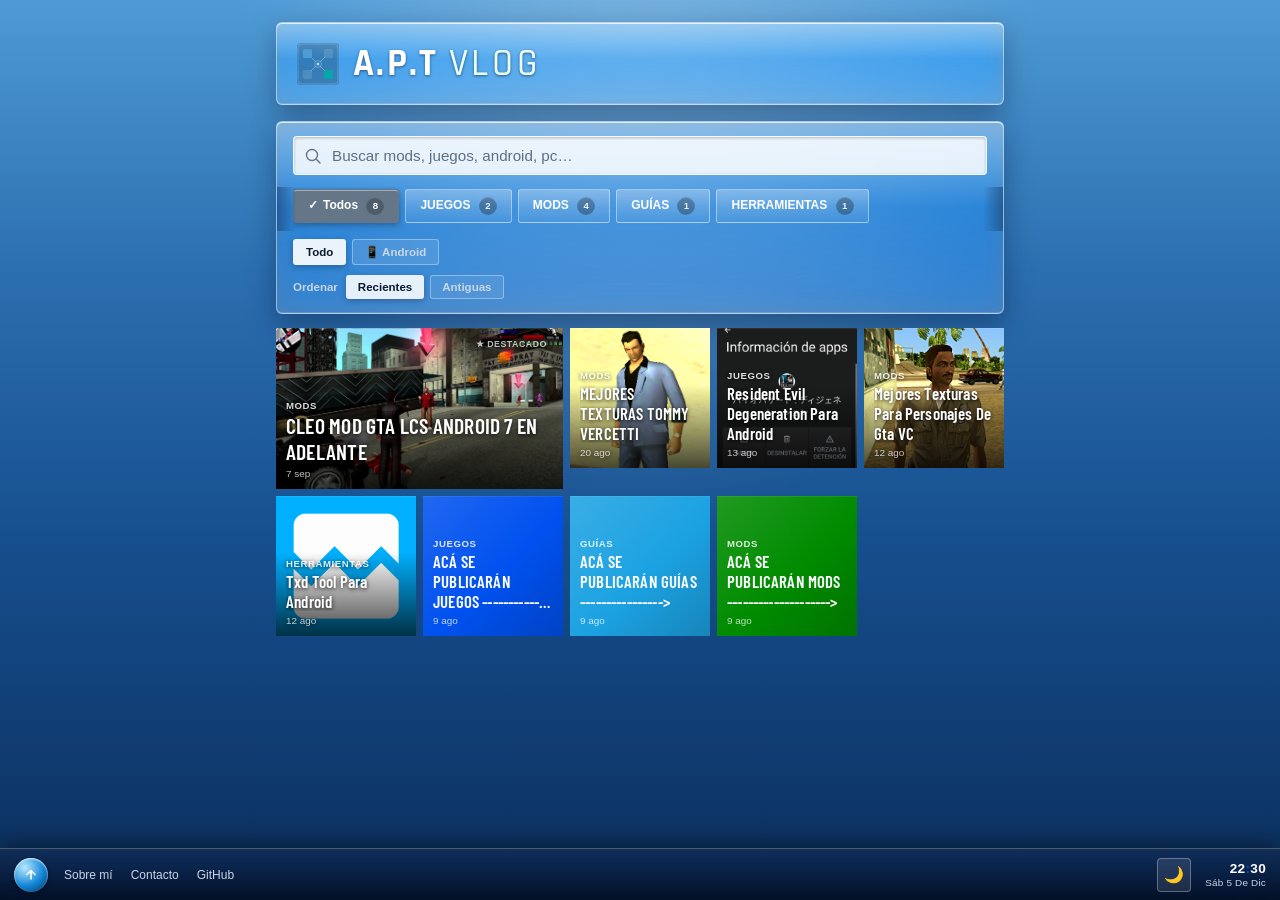
==== index.html @ 5adf5e21 "Actualizar index.html" ====
<!DOCTYPE html>
<html lang="es">
<head>
<meta charset="UTF-8">
<meta name="viewport" content="width=device-width, initial-scale=1.0">
<title>A.P.T vlog</title>
<meta name="description" content="Bitácora personal de hallazgos, mods, guías y firmware.">
<meta property="og:title" content="A.P.T vlog">
<meta property="og:description" content="Bitácora personal de hallazgos, mods, guías y firmware.">
<meta property="og:type" content="website">
<meta property="og:url" content="https://bash-666.github.io/">
<meta property="og:image" content="https://bash-666.github.io/img/og-cover.png">
<meta name="twitter:card" content="summary_large_image">
<meta name="twitter:image" content="https://bash-666.github.io/img/og-cover.png">

<script data-goatcounter="https://aptvlog.goatcounter.com/count"
        async src="//gc.zgo.at/count.js"></script>

<!-- =========================================================
     ENTRADAS DEL BLOG — EDITÁ SOLO AQUÍ ARRIBA.
     Este archivo no tiene forma de agregar ni borrar entradas
     desde la página misma: así nadie que la visite puede tocar
     tu contenido. Todo se edita a mano, en este bloque.

     Para publicar algo nuevo:
     1. Abre editor.html en tu computadora (NO lo subas a GitHub
        Pages, es solo tu herramienta local).
     2. Arma ahí tus categorías y entradas con el formulario.
     3. Copia el bloque de código que te genera.
     4. Pégalo aquí abajo, reemplazando todo entre
        INICIO DATOS y FIN DATOS.
     5. Guarda y sube el cambio con git (add, commit, push).
     Solo tú, con acceso de escritura a tu repo de GitHub, puedes
     hacer ese último paso — esa es la protección real.
     ========================================================= -->
<script>
  /* === INICIO DATOS === */
  const CATEGORIES = [
    { id: "juegos", label: "JUEGOS", color: "#0050ef" },
    { id: "mods", label: "MODS", color: "#008A00" },
    { id: "guias", label: "GUÍAS", color: "#1BA1E2" },
    { id: "herramientas", label: "HERRAMIENTAS", color: "#D24726" }
  ];

  const POSTS = [
    {
      id: "9633d626-28f5-4813-89dc-aeb733c1d86a",
      title: "ACÁ SE PUBLICARÁN JUEGOS --------------->",
      category: "juegos",
      date: "2026-08-09",
      device: "",
      summary: "Presentación de la categoría.",
      body: [
        "Acá se adjuntarán los enlaces para distintos videojuegos, ya sean de PC o Android, y los requisitos que puedan llegar a tener."
      ],
      images: []
    },
    {
      id: "7e6beac8-5e34-4bc0-b526-aba7e931dd16",
      title: "ACÁ SE PUBLICARÁN GUÍAS ---------------->",
      category: "guias",
      date: "2026-08-09",
      device: "",
      summary: "Presentación de la categoría.",
      body: [
        "En esta categoría se adjuntarán las guías y las respectivas descargas de herramientas que puedan ser requeridas para estas."
      ],
      images: []
    },
    {
      id: "b9f3913f-a1be-444b-8604-b478cbdf5ae0",
      title: "ACÁ SE PUBLICARÁN MODS -------------------->",
      category: "mods",
      date: "2026-08-09",
      device: "",
      summary: "Presentación de la categoría.",
      body: [
        "En esta categoría se adjuntarán los enlaces a los mods para los distintos juegos."
      ],
      images: []
    },
{
    "id": "45a71c92-53dc-49aa-8afa-238917863263",
    "title": "Mejores Texturas Para Personajes De Gta VC",
    "category": "mods",
    "date": "2026-08-12",
    "device": "Android",
    "summary": "Mod donde se mejoran texturas de los personajes del juego.",
    "body": [
      "Algo no muy notorio dentro de GTA VC es que hay 2 modelos de cada personaje, uno para cinemáticas y otro para cuando están en el gameplay.",
      "En esencia ambos modelos son el mismo, el asunto es que las texturas al ser las mismas, cuando están dentro del gameplay no tienen animaciones en el rostro y los ojos se quedan totalmente cerrados.",
      "ENLACE DEL MOD: https://www.mediafire.com/file/6l5rr5ntax5ilcz/ingame+fixes+v2.7z/file"
    ],
    "images": [
      {
        "src": "img/ig-fix1.png",
        "caption": "",
        "w": 100,
        "h": 100
      },
      {
        "src": "img/ig-fix2.png",
        "caption": "",
        "w": 100,
        "h": 100
      }
    ]
  },{
    "id": "832e53b0-fdc0-4fed-8c77-854b6cf96582",
    "title": "Txd Tool Para Android",
    "category": "herramientas",
    "date": "2026-08-12",
    "device": "Android",
    "summary": "Herramienta vital para modding básico.",
    "body": [
      "TXD TOOL es una herramienta básica y de gran importancia para realizar modificaciones a los distintos archivos de texturas de los juegos GTA VC y GTA SA, con esta se pueden extraer y reemplazar las ya mencionadas texturas, así como agregar nuevas.",
      "ENLACE DE LA HERRAMIENTA: https://www.mediafire.com/file/gvl0qpnkxvlgk77/ttool.apk/file"
    ],
    "images": [
      {
        "src": "img/txd.png",
        "caption": "",
        "w": 100,
        "h": 100
      }
    ]
  },{
    "id": "199ad066-6fc1-493b-85b3-9904635801ad",
    "title": "Resident Evil Degeneration Para Android",
    "category": "juegos",
    "date": "2026-08-13",
    "device": "Android",
    "summary": "Ajustes a un juego perdido por 15 años.",
    "body": [
      "Resident Evil: Degeneration para Android no es un lanzamiento que mucha gente conozca. Capcom lo metió preinstalado únicamente en dos teléfonos exclusivos de Japón, los Sharp Galapagos 003SH y 005SH, allá por 2010. Cuando esa línea de teléfonos murió, el juego se fue con ella. Nunca se relanzó en ninguna otra plataforma.",
      "La comunidad de preservación logró recuperar el archivo hace poco (crédito a G00dGamE por el hallazgo y primer arreglo), pero solo corría en Android 2.2 a 4.4, o dentro de máquinas virtuales.",
      "Al APK le renombré la carpeta de librerías nativas de armeabi a armeabi-v7a, que es lo que le indica al sistema qué arquitectura de procesador puede leer esos archivos y subí el SDK mínimo. Con eso dejó de bloquearse en Android moderno. Después ajusté el app.icf para resolver un problema de escalado en pantalla completa.",
      "Resultado: corriendo limpio en Android 14, sin root y sin necesidad de máquina virtual.",
      "!En las opciones de configuración deben apagar el efecto 3d o no podrán ver el juego correctamente.",
      "ENLACE DEL JUEGO: https://www.mediafire.com/file/1tttj9ygcpcv731/RE+Degeneration+(Android+¿-14).apk/file"
    ],
    "images": [
      {
        "src": "img/rede.png",
        "caption": "",
        "w": 100,
        "h": 100
      },
      {
        "src": "img/rede2.png",
        "caption": "",
        "w": 100,
        "h": 93
      }
    ]
  },{
    "id": "519c049d-cd3e-4e82-94bc-9d585aebab99",
    "title": "MEJORES TEXTURAS TOMMY VERCETTI",
    "category": "mods",
    "date": "2026-08-20",
    "device": "Android",
    "summary": "Mod donde se mejoran las texturas del juego y cinemáticas del protagonista.",
    "body": [
      "Una pequeña modificación para el protagonista de GTA VC, en esta se respetan la esencia al igual que la distribución de las texturas originales, solo se trata de hacer que no luzcan tan pixeladas como las del juego original.",
      "Las texturas tienen una resolución de 1024 x 1024, TODAS las apariencias del personaje tienen una nueva textura, las in-game y las de cinemáticas.",
      "!Necesitarás TXD TOOL",
      "ENLACE DEL MOD: https://www.mediafire.com/file/50h4fq6022cgl7f/NUEVAS_TEXTURAS.7z/file"
    ],
    "images": [
      {
        "src": "img/tom1.png",
        "caption": "ANTES",
        "w": 100,
        "h": 100
      },
      {
        "src": "img/tom2.png",
        "caption": "DESPUÉS",
        "w": 100,
        "h": 100
      }
    ]
  },{
    "id": "66af5d81-2c8b-4b1f-bc58-a42aa03c6f12",
    "title": "CLEO MOD GTA LCS ANDROID 7 EN ADELANTE",
    "category": "mods",
    "date": "2026-09-07",
    "device": "Android",
    "summary": "Apk editado por mí.",
    "body": [
      "En esta nueva entrada les comparto una apk para el GTA LCS de Android, este apk ya viene con el cleo mod, una partida completa al 100% y el Fastaman Limiter Adjuster.",
      "El juego se disfruta con total normalidad y con el agregado de los cleo mods lo vuelve mucho más divertido y rejugable.",
      "!No estoy seguro de que el juego funcione arriba de Android 13",
      "Enlace del apk: https://www.mediafire.com/download/1pclgcym0p2b2ep",
      "Enlace de los cleo mods:https://www.mediafire.com/download/p7icqnolfvq1gf0"
    ],
    "images": [
      {
        "src": "img/gtalcs.jpeg",
        "caption": "",
        "w": 100,
        "h": 100
      },
      {
        "src": "img/gtalcs2.webp",
        "caption": "",
        "w": 100,
        "h": 100
      }
    ],
    "tileAspect": "16/9",
    "bgColor": "#FA6800"
  },];

  /* Apartado "Sobre mí" — se abre igual que una entrada (mismo botón
     atrás, mismo botón de compartir), pero no aparece en la lista ni
     en el tile destacado gracias a hidden:true. Editá el contenido
     directamente aquí. */
  const SOBRE_MI = {
    id: "sobre-mi",
    hidden: true,
    title: "Sobre mí",
    category: "",
    date: "2026-08-09",
    device: "",
    summary: "Un poco sobre este sitio y quién lo escribe.",
    body: [
      "Soy alguien con mucho tiempo libre. En esos momentos hago cosas como estas; a veces también hago vídeos."
    ],
    images: []
  };
  POSTS.push(SOBRE_MI);

  /* Enlaces del menú (barra de tareas + menú ☰). Editá aquí, no en el HTML.
     "dot" es el color del punto que aparece junto al link en el menú. */
  const SITE_LINKS = [
    { label: "Sobre mí", href: "#entrada-sobre-mi", dot: "var(--teal)" },
    { label: "Contacto", href: "mailto:tu-correo@ejemplo.com", dot: "var(--orange)" },
    { label: "GitHub", href: "https://github.com/bash-666", dot: "var(--violet)" }
  ];
  /* === FIN DATOS === */
</script>
<!-- ===================== fin de entradas — no toques nada más abajo ===================== -->

<link rel="preconnect" href="https://fonts.googleapis.com">
<link rel="preconnect" href="https://fonts.gstatic.com" crossorigin>
<link href="https://fonts.googleapis.com/css2?family=Barlow+Condensed:wght@300;600;700&family=Rajdhani:wght@500;700&display=swap" rel="stylesheet">
<link rel="icon" href="data:image/svg+xml,%3Csvg xmlns='http://www.w3.org/2000/svg' viewBox='0 0 64 64'%3E%3Cdefs%3E%3CradialGradient id='g' cx='32%25' cy='28%25' r='75%25'%3E%3Cstop offset='0%25' stop-color='%23b6e8ff'/%3E%3Cstop offset='55%25' stop-color='%231487d8'/%3E%3Cstop offset='100%25' stop-color='%2304315e'/%3E%3C/radialGradient%3E%3C/defs%3E%3Ccircle cx='32' cy='32' r='30' fill='url(%23g)'/%3E%3C/svg%3E">
<style>
  :root{
    --cobalt:#0050EF;
    --teal:#00ABA9;
    --orange:#FA6800;
    --violet:#6A00FF;
    --magenta:#D80073;
    --steel:#647687;
    --green:#60A917;
    --ink:#F2F2F2;
    --ink-dim:#c9d6e3;
    --muted:#7f92a6;
    --glass-line:rgba(255,255,255,0.45);
    --taskbar-h:52px;
    --bg-grad:
      radial-gradient(ellipse at 50% -10%, rgba(255,255,255,0.25), rgba(255,255,255,0) 45%),
      linear-gradient(180deg, #4E9BD6 0%, #2C6FB0 30%, #164F8E 60%, #0B2E5C 100%);
  }

  /* ---- modo oscuro ---- */
  body.dark-mode{
    --ink:#E8EEF4;
    --ink-dim:#8fa6bc;
    --muted:#546878;
    --glass-line:rgba(255,255,255,0.18);
    --bg-grad:
      radial-gradient(ellipse at 50% -10%, rgba(255,255,255,0.06), rgba(255,255,255,0) 45%),
      linear-gradient(180deg, #1a2a3a 0%, #0f1e2e 35%, #080f1a 70%, #030810 100%);
  }
  body.dark-mode .glass{
    background:linear-gradient(180deg, rgba(255,255,255,0.12), rgba(255,255,255,0.02) 45%, rgba(255,255,255,0.06));
    border-color:var(--glass-line);
  }
  body.dark-mode #search{
    background:rgba(20,35,55,0.85);
    color:#e0ecf8;
    border-color:rgba(255,255,255,0.2);
  }
  body.dark-mode img{ filter: brightness(0.85); }
  body.dark-mode #search::placeholder{ color:#5a7a96; }

  *{ box-sizing:border-box; }
  html{ scroll-behavior:smooth; }

  html,body{
    margin:0;
    min-height:100%;
    color:var(--ink);
    font-family:'Segoe UI', 'Segoe UI Historic', Tahoma, Roboto, 'Helvetica Neue', Arial, sans-serif;
    transition:background .3s ease, color .2s ease;
  }

  body{
    background: var(--bg-grad);
    background-attachment:fixed;
    padding-bottom:calc(var(--taskbar-h) + 14px);
  }

  ::selection{ background:var(--cobalt); color:#fff; }

  .wrap{ max-width:760px; margin:0 auto; padding:0 16px; }

  /* ---------------- glass utility ---------------- */
  .glass{
    background:linear-gradient(180deg, rgba(255,255,255,0.38), rgba(255,255,255,0.06) 45%, rgba(255,255,255,0.16));
    -webkit-backdrop-filter:blur(14px) saturate(140%);
    backdrop-filter:blur(14px) saturate(140%);
    border:1px solid var(--glass-line);
    border-radius:6px;
    will-change:backdrop-filter;
    box-shadow:
      inset 0 1px 0 rgba(255,255,255,0.75),
      inset 0 -1px 0 rgba(255,255,255,0.15),
      0 10px 28px rgba(0,15,40,0.35);
  }

  /* ---------------- header ---------------- */
  header{
    margin:22px 0 16px;
    padding:16px 20px;
    display:flex;
    align-items:center;
    justify-content:space-between;
    gap:12px;
    flex-wrap:wrap;
  }
  .wordmark{
    font-family:'Rajdhani', 'Segoe UI', sans-serif;
    font-weight:700;
    font-size:clamp(1.7rem, 6vw, 2.4rem);
    letter-spacing:0.06em;
    text-transform:uppercase;
    color:#fff;
    text-shadow:0 1px 3px rgba(0,20,50,0.55);
    display:flex; align-items:center; gap:10px;
  }
  .wordmark b{ font-weight:500; color:#eaffee; letter-spacing:0.1em; }
  .tagline{ font-size:0.72rem; color:var(--ink-dim); font-weight:400; margin-top:2px; }

  /* ---------------- search + cats ---------------- */
  .toolbar{ padding:14px 16px; margin-bottom:14px; }
  .search-row{ position:relative; margin-bottom:12px; }
  .search-row svg{
    position:absolute; left:12px; top:50%; transform:translateY(-50%);
    opacity:0.6; pointer-events:none;
  }
  #search{
    width:100%;
    background:rgba(255,255,255,0.85);
    border:1px solid rgba(255,255,255,0.6);
    border-radius:4px;
    color:#123;
    font-family:inherit;
    font-size:0.95rem;
    padding:10px 14px 10px 38px;
    outline:none;
    box-shadow:inset 0 1px 3px rgba(0,0,0,0.25);
  }
  #search::placeholder{ color:#5c7080; }
  #search:focus{ box-shadow:inset 0 1px 3px rgba(0,0,0,0.25), 0 0 0 2px rgba(255,255,255,0.6); }

  .cats-scroll{
    position:relative;
    margin:0 -16px;
    padding:0 16px;
  }
  .cats-scroll::before, .cats-scroll::after{
    content:'';
    position:absolute;
    top:0; bottom:0;
    width:20px;
    pointer-events:none;
    z-index:1;
  }
  .cats-scroll::before{
    left:0;
    background:linear-gradient(90deg, rgba(20,60,110,0.55), rgba(20,60,110,0));
  }
  .cats-scroll::after{
    right:0;
    background:linear-gradient(270deg, rgba(20,60,110,0.55), rgba(20,60,110,0));
  }
  .cats{
    display:flex;
    flex-wrap:nowrap;
    gap:6px;
    overflow-x:auto;
    overflow-y:hidden;
    scroll-behavior:smooth;
    -webkit-overflow-scrolling:touch;
    scrollbar-width:none;
    padding:2px 0 8px;
  }
  .cats::-webkit-scrollbar{ display:none; }
  .cat-btn{
    font-family:inherit;
    font-size:0.75rem;
    font-weight:600;
    padding:7px 14px;
    border-radius:3px;
    border:1px solid rgba(255,255,255,0.4);
    background:linear-gradient(180deg, rgba(255,255,255,0.28), rgba(255,255,255,0.04));
    color:#fff;
    cursor:pointer;
    transition:background .12s ease, transform .1s ease;
    flex:0 0 auto;
    white-space:nowrap;
  }
  .cat-btn:hover{ background:linear-gradient(180deg, rgba(255,255,255,0.42), rgba(255,255,255,0.08)); }
  .cat-btn.active{
    background:var(--c, var(--cobalt));
    border-color:transparent;
    color:var(--cat-ink, #fff);
    box-shadow:inset 0 1px 0 rgba(255,255,255,0.4), 0 2px 6px rgba(0,0,0,0.3);
  }
  .cat-btn.active::before{
    content:"✓";
    margin-right:5px;
    font-weight:700;
  }

  /* ---------------- tiles (Windows 8 style) ---------------- */
  .tiles{
    display:grid;
    grid-template-columns:repeat(2, 1fr);
    gap:7px;
    margin-bottom:20px;
    transition:opacity .15s ease;
  }
  .tiles.fade-out{ opacity:0; }
  @media (orientation:landscape){
    .tiles{ grid-template-columns:repeat(4, 1fr); }
  }
  @media (min-width:900px){
    .tiles{ grid-template-columns:repeat(5, 1fr); }
  }

  .tile{
    position:relative;
    aspect-ratio:1;
    background:var(--c, var(--steel));
    color:#fff;
    cursor:pointer;
    overflow:hidden;
    display:flex;
    flex-direction:column;
    justify-content:flex-end;
    padding:10px;
    transition:transform .13s ease, box-shadow .13s ease;
    box-shadow:0 1px 0 rgba(255,255,255,0.08) inset;
  }
  /* Profundidad en tiles sin imagen: gradiente diagonal + ruido sutil */
  .tile:not(.has-thumb)::after{
    content:"";
    position:absolute; inset:0;
    background:
      linear-gradient(135deg, rgba(255,255,255,0.13) 0%, rgba(255,255,255,0) 55%, rgba(0,0,0,0.18) 100%);
    pointer-events:none;
    z-index:0;
  }
  .tile:not(.has-thumb)::before{
    content:"";
    position:absolute; inset:0;
    background-image:url("data:image/svg+xml,%3Csvg xmlns='http://www.w3.org/2000/svg' width='200' height='200'%3E%3Cfilter id='n'%3E%3CfeTurbulence type='fractalNoise' baseFrequency='0.75' numOctaves='4' stitchTiles='stitch'/%3E%3CfeColorMatrix type='saturate' values='0'/%3E%3C/filter%3E%3Crect width='200' height='200' filter='url(%23n)' opacity='0.05'/%3E%3C/svg%3E");
    background-size:200px 200px;
    pointer-events:none;
    z-index:0;
    mix-blend-mode:overlay;
  }
  .tile.has-thumb{ background-size:cover; background-position:center; }
  .tile.has-thumb::before{
    content:"";
    position:absolute; inset:0;
    background:linear-gradient(180deg, rgba(0,0,0,0) 40%, rgba(0,0,0,0.72) 100%);
    pointer-events:none;
  }
  .tile > *{ position:relative; z-index:1; }
  .tile.wide{
    grid-column:span 2;
    aspect-ratio:2/1;
  }
  .tile-wide-star{
    position:absolute;
    top:9px; right:10px;
    font-size:0.55rem;
    font-weight:700;
    letter-spacing:0.06em;
    opacity:0.7;
    background:rgba(0,0,0,0.28);
    padding:2px 6px;
    border-radius:2px;
    z-index:2;
    pointer-events:none;
  }
  .tile:active, .tile.pressed{ transform:scale(0.96); }
  .tile:hover{
    box-shadow:0 0 0 2px rgba(255,255,255,0.55) inset;
    transform:translateY(-2px);
  }

  /* badge NUEVO — entradas de los últimos 7 días */
  .badge-new{
    position:absolute;
    top:8px; left:8px;
    font-size:0.52rem;
    font-weight:800;
    letter-spacing:0.07em;
    background:#D80073;
    color:#fff;
    padding:2px 6px;
    border-radius:2px;
    z-index:3;
    box-shadow:0 1px 4px rgba(0,0,0,0.4);
  }

  /* filtro de dispositivo */
  .device-row{
    display:flex;
    gap:6px;
    margin-top:8px;
    flex-wrap:wrap;
  }
  .dev-btn{
    font-family:inherit;
    font-size:0.72rem;
    font-weight:600;
    padding:5px 12px;
    border-radius:3px;
    border:1px solid rgba(255,255,255,0.35);
    background:rgba(255,255,255,0.1);
    color:var(--ink-dim);
    cursor:pointer;
    transition:background .1s, color .1s, transform .1s;
    white-space:nowrap;
  }
  .dev-btn:hover{ background:rgba(255,255,255,0.22); color:#fff; transform:translateY(-1px); }
  .dev-btn.active{
    background:rgba(255,255,255,0.9);
    color:#0a1a30;
    border-color:transparent;
    box-shadow:0 2px 6px rgba(0,0,0,0.25);
  }

  /* barra de filtros activos + ordenamiento */
  .controls-row{
    display:flex;
    flex-wrap:wrap;
    align-items:center;
    gap:10px;
    margin-top:10px;
    justify-content:space-between;
  }
  .active-filters{
    display:flex;
    flex-wrap:wrap;
    gap:6px;
    align-items:center;
    min-height:28px;
  }
  .active-filters:empty{ display:none; }
  .filter-chip{
    display:inline-flex;
    align-items:center;
    gap:6px;
    font-size:0.72rem;
    font-weight:600;
    padding:4px 8px 4px 10px;
    border-radius:3px;
    background:rgba(255,255,255,0.18);
    border:1px solid rgba(255,255,255,0.35);
    color:#fff;
  }
  .filter-chip button{
    background:rgba(0,0,0,0.25);
    border:none;
    color:#fff;
    width:18px; height:18px;
    border-radius:50%;
    font-size:0.85rem;
    line-height:1;
    cursor:pointer;
    display:flex; align-items:center; justify-content:center;
    padding:0;
  }
  .filter-chip button:hover{ background:rgba(0,0,0,0.45); }
  .clear-all-btn{
    font-family:inherit;
    font-size:0.72rem;
    font-weight:600;
    padding:4px 10px;
    border-radius:3px;
    border:1px solid rgba(255,255,255,0.35);
    background:transparent;
    color:var(--ink-dim);
    cursor:pointer;
  }
  .clear-all-btn:hover{ background:rgba(255,255,255,0.15); color:#fff; }
  .sort-row{
    display:flex;
    align-items:center;
    gap:6px;
  }
  .sort-row label{
    font-size:0.72rem;
    color:var(--ink-dim);
    font-weight:600;
    margin-right:2px;
  }
  .sort-btn{
    font-family:inherit;
    font-size:0.72rem;
    font-weight:600;
    padding:5px 11px;
    border-radius:3px;
    border:1px solid rgba(255,255,255,0.35);
    background:rgba(255,255,255,0.08);
    color:var(--ink-dim);
    cursor:pointer;
    transition:background .1s, color .1s;
    white-space:nowrap;
  }
  .sort-btn:hover{ background:rgba(255,255,255,0.18); color:#fff; }
  .sort-btn.active{
    background:rgba(255,255,255,0.88);
    color:#0a1a30;
    border-color:transparent;
    box-shadow:0 2px 6px rgba(0,0,0,0.25);
  }

  .section-divider{
    grid-column: 1 / -1;
    display: flex;
    align-items: center;
    gap: 10px;
    margin: 4px 0 2px;
  }
  .section-divider span{
    font-size: 0.6rem;
    font-weight: 700;
    letter-spacing: 0.1em;
    color: var(--ink-dim);
    white-space: nowrap;
    opacity: 0.7;
  }
  .section-divider::after{
    content: "";
    flex: 1;
    height: 1px;
    background: rgba(255,255,255,0.18);
  }

  @keyframes tile-in {
    from { opacity: 0; transform: translateY(14px); }
    to   { opacity: 1; transform: translateY(0); }
  }
  .tile.tile-animate {
    animation: tile-in 220ms ease both;
  }
  @media (prefers-reduced-motion: reduce) {
    .tile.tile-animate { animation: none; opacity: 1; transform: none; }
  }

  /* accesibilidad y motion */
  @media (prefers-reduced-motion: reduce){
    *, *::before, *::after{
      animation-duration:0.01ms !important;
      animation-iteration-count:1 !important;
      transition-duration:0.01ms !important;
      scroll-behavior:auto !important;
    }
  }
  .tile:focus-visible{
    outline:3px solid #fff;
    outline-offset:2px;
  }
  .detail-body p, .detail-summary{
    font-size:1rem;
  }
  @media (max-width:420px){
    .detail-body p, .detail-summary{ font-size:1.05rem; line-height:1.75; }
  }

  .tile .tile-cat{
    font-size:0.6rem;
    font-weight:700;
    text-transform:uppercase;
    letter-spacing:0.06em;
    opacity:0.85;
    margin-bottom:2px;
  }
  .detail-title{
    font-family: 'Barlow Condensed', 'Segoe UI', sans-serif;
    font-weight:300;
    font-size:clamp(2.2rem, 8vw, 3.2rem);
    line-height:1.05;
    letter-spacing:0.01em;
    margin:0 0 10px;
    text-transform:uppercase;
  }
  .tile .tile-title{
    font-family: 'Barlow Condensed', 'Segoe UI', sans-serif;
    font-weight:600;
    font-size:1.05rem;
    line-height:1.2;
    letter-spacing:0.01em;
    display:-webkit-box;
    -webkit-line-clamp:3;
    -webkit-box-orient:vertical;
    overflow:hidden;
  }
  .tile.wide .tile-title{ font-size:1.35rem; -webkit-line-clamp:2; }
  .tile .tile-date{
    font-size:0.62rem;
    opacity:0.75;
    margin-top:4px;
  }

  .tile.has-thumb .tile-cat,
  .tile.has-thumb .tile-title,
  .tile.has-thumb .tile-date{
    text-shadow:0 1px 4px rgba(0,0,0,0.85);
  }

  .cat-btn .count{
    display:inline-flex;
    align-items:center;
    justify-content:center;
    min-width:18px;
    height:18px;
    padding:0 5px;
    border-radius:9px;
    font-size:0.6rem;
    font-weight:700;
    background:rgba(0,0,0,0.28);
    color:rgba(255,255,255,0.9);
    margin-left:5px;
    line-height:1;
    vertical-align:middle;
    box-shadow:inset 0 1px 0 rgba(255,255,255,0.15);
  }
  .cat-btn.active .count{
    background:rgba(0,0,0,0.22);
    color:#fff;
  }

  .toast{
    position:fixed; left:50%; bottom:calc(var(--taskbar-h) + 16px); transform:translate(-50%, 12px);
    background:rgba(10,25,50,0.92);
    color:#fff; font-size:0.85rem; font-weight:600;
    padding:12px 20px; border-radius:6px;
    border:1px solid rgba(255,255,255,0.3);
    box-shadow:0 8px 24px rgba(0,0,0,0.4);
    opacity:0; pointer-events:none;
    transition:opacity .18s ease, transform .18s ease;
    z-index:100;
    max-width:90vw; text-align:center;
  }
  .toast.show{ opacity:1; transform:translate(-50%, 0); }

  .state-msg{
    grid-column:1 / -1;
    color:var(--ink-dim);
    font-style:italic;
    font-size:0.9rem;
    padding:30px 0;
    text-align:center;
  }

  /* ---------------- detail (full-screen Metro app) ---------------- */
  .detail-screen{
    position:fixed; inset:0;
    background:var(--c, var(--steel));
    color:#fff;
    z-index:80;
    overflow-y:auto;
    transform:scale(0.92);
    opacity:0;
    pointer-events:none;
    transition:transform .22s ease, opacity .22s ease;
  }
  .detail-screen.open{
    transform:scale(1);
    opacity:1;
    pointer-events:auto;
  }
  .detail-inner{ max-width:680px; margin:0 auto; padding:60px 24px 60px; }
  .back-btn{
    position:fixed; top:16px; left:16px;
    width:42px; height:42px;
    border-radius:50%;
    background:rgba(0,0,0,0.18);
    border:1px solid rgba(255,255,255,0.3);
    color:#fff;
    font-size:1.2rem;
    cursor:pointer;
    display:flex; align-items:center; justify-content:center;
    z-index:81;
  }
  .back-btn:hover{ background:rgba(0,0,0,0.3); }
  .share-btn{
    position:fixed; top:16px; right:16px;
    width:42px; height:42px;
    border-radius:50%;
    background:rgba(0,0,0,0.18);
    border:1px solid rgba(255,255,255,0.3);
    color:#fff;
    cursor:pointer;
    display:flex; align-items:center; justify-content:center;
    z-index:81;
  }
  .share-btn:hover{ background:rgba(0,0,0,0.3); }
  .share-btn svg{ width:18px; height:18px; }
  .detail-cat{
    font-size:0.75rem; font-weight:700; text-transform:uppercase; letter-spacing:0.08em;
    opacity:0.85; margin-bottom:6px;
  }
  .detail-meta{ font-size:0.8rem; opacity:0.85; margin-bottom:28px; }
  .detail-meta .sep{ margin:0 6px; opacity:0.6; }
  .detail-summary{ font-size:1.05rem; opacity:0.95; margin-bottom:26px; max-width:60ch; }
  .detail-body p{ font-size:0.95rem; line-height:1.7; opacity:0.9; margin:0 0 16px; max-width:62ch; white-space:pre-wrap; }
  .detail-body .note{
    display:flex;
    gap:10px;
    align-items:flex-start;
    font-size:0.9rem;
    line-height:1.55;
    max-width:62ch;
    margin:0 0 18px;
    padding:12px 14px;
    background:rgba(0,0,0,0.22);
    border-left:3px solid rgba(255,255,255,0.85);
    border-radius:0 4px 4px 0;
    white-space:pre-wrap;
  }
  .detail-body .note::before{
    content:"⚠";
    flex-shrink:0;
    font-size:1rem;
    line-height:1.55;
  }
  .detail-summary a, .detail-body a{
    color:var(--link-c, #bfe0ff);
    text-decoration:underline;
    text-underline-offset:2px;
    word-break:break-word;
  }
  .detail-summary a:hover, .detail-body a:hover,
  .detail-summary a:focus-visible, .detail-body a:focus-visible{ color:#fff; }
  .carousel{ margin:24px 0 4px; }
  .carousel-frame{
    position:relative;
    width:100%;
    aspect-ratio:1;
    background:rgba(0,0,0,0.2);
    border:1px solid rgba(255,255,255,0.2);
    overflow:hidden;
  }
  .carousel-frame.loading::before{
    content:"";
    position:absolute; inset:0;
    background:linear-gradient(90deg,
      rgba(255,255,255,0.06) 25%,
      rgba(255,255,255,0.16) 37%,
      rgba(255,255,255,0.06) 63%);
    background-size:400% 100%;
    animation:skeleton-shimmer 1.4s ease-in-out infinite;
    z-index:1;
  }
  @keyframes skeleton-shimmer{
    0%{ background-position:100% 0; }
    100%{ background-position:0 0; }
  }
  .carousel-frame img{
    position:absolute;
    top:50%; left:50%;
    transform:translate(-50%, -50%);
    max-width:100%; max-height:100%;
    object-fit:contain;
    display:block;
    opacity:0;
    transition:opacity .22s ease;
    pointer-events:none;
  }
  .carousel-frame img.active{ opacity:0; }
  .carousel-frame img.active.loaded{ opacity:1; }
  .carousel-btn{
    position:absolute; top:50%; transform:translateY(-50%);
    width:34px; height:34px;
    border-radius:50%;
    background:rgba(0,0,0,0.45);
    border:1px solid rgba(255,255,255,0.4);
    color:#fff;
    font-size:1rem;
    display:flex; align-items:center; justify-content:center;
    cursor:pointer;
    z-index:2;
  }
  .carousel-btn.prev{ left:8px; }
  .carousel-btn.next{ right:8px; }
  .carousel-count{
    position:absolute; bottom:8px; right:8px;
    background:rgba(0,0,0,0.5);
    color:#fff; font-size:0.65rem;
    padding:2px 7px; border-radius:10px;
    z-index:2;
  }
  .carousel-caption{
    font-size:0.72rem; opacity:0.85;
    padding:6px 2px 0;
  }


  /* ---------------- taskbar ---------------- */
  .taskbar{
    position:fixed; left:0; right:0; bottom:0;
    height:var(--taskbar-h);
    display:flex; align-items:center;
    gap:14px;
    padding:0 14px;
    background:linear-gradient(180deg, rgba(20,45,80,0.72), rgba(4,15,35,0.92));
    -webkit-backdrop-filter:blur(20px) saturate(180%);
    backdrop-filter:blur(20px) saturate(180%);
    border-top:1px solid rgba(255,255,255,0.3);
    box-shadow:0 -4px 24px rgba(0,0,0,0.45);
    z-index:70;
  }
  .taskbar .start-orb{
    width:34px; height:34px; border-radius:50%; flex-shrink:0;
    background:radial-gradient(circle at 32% 28%, #b6e8ff, #1487d8 55%, #04315e 100%);
    box-shadow:inset 0 1px 2px rgba(255,255,255,0.85), 0 1px 4px rgba(0,0,0,0.5);
    border:none; cursor:pointer;
    display:flex; align-items:center; justify-content:center;
    transition:transform .12s ease;
  }
  .taskbar .start-orb:hover{ transform:scale(1.08); }
  .taskbar .start-orb svg{ display:block; pointer-events:none; }
  .taskbar .links{
    display:flex; gap:14px; flex:1; overflow-x:auto;
    font-size:0.75rem;
  }
  .taskbar .links a{
    color:var(--ink-dim); text-decoration:none; white-space:nowrap;
    padding:4px 2px;
  }
  .taskbar .links a:hover, .taskbar .links a:focus-visible{ color:#fff; }
  .taskbar .clock{ text-align:right; flex-shrink:0; line-height:1.15; }
  .taskbar .clock .time{
    font-size:0.85rem;
    font-weight:600;
    color:#fff;
    font-variant-numeric: tabular-nums;
    font-feature-settings: "tnum";
    letter-spacing:0.3px;
    transition: opacity .15s ease;
  }
  .taskbar .clock .time .sep{ color:var(--cobalt); }
  .taskbar .clock .date{
    font-size:0.62rem;
    color:var(--ink-dim);
    text-transform:capitalize;
    letter-spacing:0.2px;
  }

  /* botón descarga en detalle */
  .dl-btn{
    display:inline-flex;
    align-items:center;
    gap:10px;
    margin-top:10px;
    padding:14px 24px;
    background:var(--dl-bg, rgba(255,255,255,0.18));
    border:1px solid var(--dl-border, rgba(255,255,255,0.45));
    border-radius:6px;
    color:inherit;
    font-family:inherit;
    font-size:1rem;
    font-weight:600;
    cursor:pointer;
    text-decoration:none;
    transition:background .12s, transform .1s;
    word-break:break-all;
  }
  .dl-btn:hover{ background:rgba(255,255,255,0.3); transform:translateY(-1px); }
  .dl-btn svg{ flex-shrink:0; width:20px; height:20px; }

  /* texto que antecede a un enlace de descarga (ej. "Enlace del mod:") */
  .dl-label{
    font-family:'Rajdhani', 'Segoe UI', sans-serif;
    font-weight:700;
    font-size:1.02em;
    letter-spacing:0.04em;
    text-transform:uppercase;
    opacity:0.92;
  }

  /* toggle modo oscuro en la taskbar */
  .theme-btn{
    width:34px; height:34px;
    border-radius:4px;
    flex-shrink:0;
    border:1px solid rgba(255,255,255,0.3);
    background:rgba(255,255,255,0.1);
    color:#fff;
    cursor:pointer;
    display:flex; align-items:center; justify-content:center;
    font-size:1rem;
    transition:background .12s, transform .12s ease;
  }
  .theme-btn:hover{ background:rgba(255,255,255,0.22); transform:scale(1.08); }

  /* menu button: hidden by default, shown on narrow screens as a
     replacement for the inline taskbar links (which no longer get
     display:none — they move into an accessible slide-up sheet instead) */
  .menu-btn{
    display:none;
    width:38px; height:38px;
    flex-shrink:0;
    align-items:center; justify-content:center;
    border-radius:4px;
    border:1px solid rgba(255,255,255,0.35);
    background:rgba(255,255,255,0.08);
    color:#fff;
    cursor:pointer;
    transition:background .12s, transform .12s ease;
  }
  .menu-btn:hover, .menu-btn:focus-visible{ background:rgba(255,255,255,0.2); transform:scale(1.08); }
  .menu-btn svg{ display:block; }

  .nav-backdrop{
    position:fixed; inset:0;
    background:rgba(4,15,35,0.55);
    z-index:90;
    opacity:0; pointer-events:none;
    transition:opacity .18s ease;
  }
  .nav-backdrop.open{ opacity:1; pointer-events:auto; }

  .nav-sheet{
    position:fixed; left:0; right:0; bottom:0;
    z-index:91;
    padding:10px 10px calc(env(safe-area-inset-bottom,0px) + 14px);
    border-radius:10px 10px 0 0;
    transform:translateY(100%);
    transition:transform .22s ease;
  }
  .nav-sheet.open{ transform:translateY(0); }
  .nav-sheet .sheet-handle{
    width:36px; height:4px; border-radius:2px;
    background:rgba(255,255,255,0.4);
    margin:2px auto 12px;
  }
  .nav-sheet a{
    display:flex; align-items:center;
    gap:12px;
    font-size:1rem;
    font-weight:600;
    color:#fff;
    text-decoration:none;
    padding:14px 12px;
    border-radius:6px;
    min-height:44px;
  }
  .nav-sheet a:hover, .nav-sheet a:focus-visible{ background:rgba(255,255,255,0.14); }
  .nav-sheet a:not(:last-child){ border-bottom:1px solid rgba(255,255,255,0.12); }
  .nav-sheet a .dot{
    width:8px; height:8px; border-radius:50%; flex-shrink:0;
    background:var(--c, var(--cobalt));
  }

  @media (max-width:420px){
    header{ margin:14px 0 12px; padding:14px 16px; }
    .taskbar .links{ display:none; }
    .menu-btn{ display:flex; }
  }
</style>
</head>
<body>

<div class="wrap">

  <header class="glass" id="top">
    <div style="display:flex; align-items:center; gap:14px;">
      <svg width="42" height="42" viewBox="0 0 42 42" fill="none" xmlns="http://www.w3.org/2000/svg" aria-hidden="true" style="flex-shrink:0;">
        <rect width="42" height="42" rx="4" fill="rgba(0,0,0,0.22)"/>
        <rect x="1" y="1" width="40" height="40" rx="3.5" stroke="rgba(255,255,255,0.2)" stroke-width="1"/>
        <g transform="translate(21,21)">
          <line x1="-7" y1="-7" x2="-2.5" y2="-2.5" stroke="rgba(255,255,255,0.3)" stroke-width="1" stroke-linecap="round"/>
          <line x1="7" y1="-7" x2="2.5" y2="-2.5" stroke="rgba(255,255,255,0.3)" stroke-width="1" stroke-linecap="round"/>
          <line x1="-7" y1="7" x2="-2.5" y2="2.5" stroke="rgba(255,255,255,0.3)" stroke-width="1" stroke-linecap="round"/>
          <line x1="7" y1="7" x2="2.5" y2="2.5" stroke="rgba(255,255,255,0.3)" stroke-width="1" stroke-linecap="round"/>
          <rect x="-15" y="-15" width="9" height="9" rx="1.5" fill="#4E9BD6"/>
          <rect x="6" y="-15" width="9" height="9" rx="1.5" fill="white" opacity="0.12"/>
          <rect x="-15" y="6" width="9" height="9" rx="1.5" fill="white" opacity="0.12"/>
          <rect x="6" y="6" width="9" height="9" rx="1.5" fill="#00ABA9" opacity="0.9"/>
          <circle cx="0" cy="0" r="3.5" fill="none" stroke="rgba(255,255,255,0.25)" stroke-width="1"/>
          <circle cx="0" cy="0" r="2" fill="#4E9BD6"/>
          <circle cx="0" cy="0" r="0.9" fill="white" opacity="0.95"/>
        </g>
      </svg>
      <div>
        <div class="wordmark">A.P.T <b>vlog</b></div>
      </div>
    </div>
  </header>

  <div class="toolbar glass">
    <div class="search-row">
      <svg width="16" height="16" viewBox="0 0 16 16" fill="none" aria-hidden="true"><circle cx="7" cy="7" r="5.5" stroke="#123" stroke-width="1.4"/><line x1="11" y1="11" x2="15" y2="15" stroke="#123" stroke-width="1.4" stroke-linecap="round"/></svg>
      <input id="search" type="search" placeholder="Buscar mods, juegos, android, pc…" autocomplete="off" aria-label="Buscar entradas">
    </div>
    <div class="cats-scroll">
      <div class="cats" id="cats" role="tablist" aria-label="Categorías">
        <button class="cat-btn active" data-cat="todos" style="--c:var(--steel)" role="tab" aria-selected="true">Todos</button>
      </div>
    </div>
    <div class="device-row" id="device-row" role="group" aria-label="Filtrar por dispositivo"></div>
    <div class="controls-row">
      <div class="active-filters" id="active-filters" aria-live="polite"></div>
      <div class="sort-row">
        <label>Ordenar</label>
        <button class="sort-btn active" id="sort-desc" aria-pressed="true">Recientes</button>
        <button class="sort-btn" id="sort-asc" aria-pressed="false">Antiguas</button>
      </div>
    </div>
  </div>

  <div class="tiles" id="list" role="list"></div>

</div>

<div class="detail-screen" id="detail-screen">
  <button class="back-btn" id="back-btn" aria-label="Volver">←</button>
  <button class="share-btn" id="share-btn" aria-label="Compartir esta entrada">
    <svg viewBox="0 0 24 24" fill="none" stroke="currentColor" stroke-width="2" stroke-linecap="round" stroke-linejoin="round"><circle cx="18" cy="5" r="3"/><circle cx="6" cy="12" r="3"/><circle cx="18" cy="19" r="3"/><line x1="8.6" y1="10.6" x2="15.4" y2="6.4"/><line x1="8.6" y1="13.4" x2="15.4" y2="17.6"/></svg>
  </button>
  <div class="detail-inner" id="detail-inner"></div>
</div>

<div class="taskbar">
  <button class="start-orb" id="start-orb" aria-label="Volver arriba">
    <svg width="14" height="14" viewBox="0 0 14 14" fill="none" aria-hidden="true"><path d="M7 11V3M3 6.5L7 2.5L11 6.5" stroke="#fff" stroke-width="1.6" stroke-linecap="round" stroke-linejoin="round"/></svg>
  </button>
  <div class="links" id="taskbar-links"></div>
  <button class="menu-btn" id="menu-btn" aria-haspopup="true" aria-expanded="false" aria-controls="nav-sheet" aria-label="Abrir menú de enlaces">
    <svg width="18" height="18" viewBox="0 0 18 18" fill="none"><path d="M2 4.5H16M2 9H16M2 13.5H16" stroke="#fff" stroke-width="1.6" stroke-linecap="round"/></svg>
  </button>
  <button class="theme-btn" id="theme-btn" aria-label="Alternar modo oscuro" title="Modo oscuro / claro">🌙</button>
  <div class="clock">
    <div class="time" id="clock-time">--:--</div>
    <div class="date" id="clock-date">—</div>
  </div>
</div>

<div class="nav-backdrop" id="nav-backdrop"></div>
<nav class="nav-sheet glass" id="nav-sheet" role="menu" aria-label="Enlaces del sitio" aria-hidden="true">
  <div class="sheet-handle" aria-hidden="true"></div>
  <div id="nav-sheet-links"></div>
</nav>

<div class="toast" id="toast" role="status" aria-live="polite"></div>

<script>

  let activeCat = "todos";
  let activeDevice = "todos";
  let currentSort = "date-desc";

  function escapeHtml(str){
    return String(str)
      .replace(/&/g,'&amp;').replace(/</g,'&lt;').replace(/>/g,'&gt;')
      .replace(/"/g,'&quot;').replace(/'/g,'&#039;');
  }

  function catById(id){
    return CATEGORIES.find(c => c.id === id);
  }

  // Evita tiles ilegibles: si el color de fondo (de una categoría) resulta
  // demasiado claro, el texto pasa de blanco a oscuro automáticamente.
  function readableTextColor(bgColor){
    if(!bgColor || typeof bgColor !== 'string' || bgColor[0] !== '#') return '#ffffff';
    let hex = bgColor.slice(1);
    if(hex.length === 3) hex = hex.split('').map(ch => ch + ch).join('');
    if(hex.length !== 6) return '#ffffff';
    const num = parseInt(hex, 16);
    if(Number.isNaN(num)) return '#ffffff';
    const r = (num >> 16) & 255, g = (num >> 8) & 255, b = num & 255;
    const lin = v => { v /= 255; return v <= 0.03928 ? v / 12.92 : Math.pow((v + 0.055) / 1.055, 2.4); };
    const luminance = 0.2126 * lin(r) + 0.7152 * lin(g) + 0.0722 * lin(b);
    return luminance > 0.6 ? '#16232f' : '#ffffff';
  }

  // Convierte URLs sueltas en links. Las URLs de descarga (MediaFire, .apk, .zip, .7z)
  // se renderizan como botón "⬇ Descargar" en lugar de mostrar la URL cruda.
  const DL_PATTERN = /mediafire\.com|drive\.google\.com|mega\.nz|mega\.co\.nz|dropbox\.com|1drv\.ms|onedrive\.live\.com|drive\.usercontent\.google\.com|\.apk|\.zip|\.7z|\.rar|\.exe/i;
  function linkify(escapedText){
    const urlPattern = /((https?:\/\/|www\.)[^\s<]+[^\s<.,;:!?)\]'"])/gi;
    let out = '';
    let lastIndex = 0;
    let match;
    while((match = urlPattern.exec(escapedText)) !== null){
      const before = escapedText.slice(lastIndex, match.index);
      const url = match[0];
      const href = url.startsWith('http') ? url : `https://${url}`;
      if(DL_PATTERN.test(href)){
        // El texto que antecede a un enlace de descarga (ej. "Enlace del mod:")
        // se conserva y se le aplica una tipografía especial, sin importar
        // cuántos enlaces haya en el mismo párrafo (1, 2, 10...).
        out += before.trim().length ? `<span class="dl-label">${before}</span>` : before;
        out += `<a class="dl-btn" href="${href}" target="_blank" rel="noopener noreferrer"><svg width="16" height="16" viewBox="0 0 24 24" fill="none" stroke="currentColor" stroke-width="2.2" stroke-linecap="round" stroke-linejoin="round"><path d="M21 15v4a2 2 0 0 1-2 2H5a2 2 0 0 1-2-2v-4"/><polyline points="7 10 12 15 17 10"/><line x1="12" y1="15" x2="12" y2="3"/></svg> Descargar</a>`;
      } else {
        out += before;
        out += `<a href="${href}" target="_blank" rel="noopener noreferrer">${url}</a>`;
      }
      lastIndex = urlPattern.lastIndex;
    }
    out += escapedText.slice(lastIndex);
    return out;
  }

  // Antes acá se borraban prefijos como "ENLACE DEL MOD:". Ahora ese texto
  // se conserva a propósito: linkify() lo detecta y le aplica una tipografía
  // especial (.dl-label) justo antes del botón de descarga.
  function cleanBodyText(text){
    return text;
  }

  // Fecha relativa para entradas recientes ("hoy", "ayer", "hace 3 días");
  // más allá de una semana usa la fecha corta normal.
  function relativeDate(dateStr){
    const d = new Date(dateStr + 'T00:00:00');
    const today = new Date(); today.setHours(0,0,0,0);
    const diffDays = Math.round((today - d) / 86400000);
    if(diffDays === 0) return 'hoy';
    if(diffDays === 1) return 'ayer';
    if(diffDays > 1 && diffDays <= 6) return `hace ${diffDays} días`;
    return d.toLocaleDateString('es-MX', { day:'numeric', month:'short' });
  }

  function toast(msg){
    const el = document.getElementById('toast');
    el.textContent = msg;
    el.classList.add('show');
    clearTimeout(toast._t);
    toast._t = setTimeout(() => el.classList.remove('show'), 2800);
  }

  function renderCatButtons(){
    const cats = document.getElementById('cats');
    const todosBtn = document.querySelector('.cat-btn[data-cat="todos"]');
    const visiblePosts = POSTS.filter(p => !p.hidden);
    todosBtn.innerHTML = `Todos <span class="count">${visiblePosts.length}</span>`;
    CATEGORIES.forEach(c => {
      const count = visiblePosts.filter(p => p.category === c.id).length;
      const btn = document.createElement('button');
      btn.className = 'cat-btn';
      btn.dataset.cat = c.id;
      btn.style.setProperty('--c', c.color);
      btn.style.setProperty('--cat-ink', readableTextColor(c.color));
      btn.innerHTML = `${escapeHtml(c.label)} <span class="count">${count}</span>`;
      btn.setAttribute('role', 'tab');
      btn.setAttribute('aria-selected', 'false');
      btn.addEventListener('click', () => {
        document.querySelectorAll('.cat-btn').forEach(b => {
          b.classList.remove('active');
          b.setAttribute('aria-selected', 'false');
        });
        btn.classList.add('active');
        btn.setAttribute('aria-selected', 'true');
        activeCat = c.id;
        renderWithFade();
        btn.scrollIntoView({ behavior:'smooth', inline:'center', block:'nearest' });
      });
      cats.appendChild(btn);
    });
    todosBtn.addEventListener('click', function(){
      document.querySelectorAll('.cat-btn').forEach(b => {
        b.classList.remove('active');
        b.setAttribute('aria-selected', 'false');
      });
      this.classList.add('active');
      this.setAttribute('aria-selected', 'true');
      activeCat = 'todos';
      renderWithFade();
      this.scrollIntoView({ behavior:'smooth', inline:'center', block:'nearest' });
    });
  }

  // Envuelve render() con un fundido corto — se usa al cambiar de
  // categoría (no en el buscador, para que escribir se sienta instantáneo).
  function renderWithFade(){
    const list = document.getElementById('list');
    list.classList.add('fade-out');
    clearTimeout(renderWithFade._t);
    renderWithFade._t = setTimeout(() => {
      render();
      list.classList.remove('fade-out');
    }, 140);
  }

  // Tile destacado (el grande, arriba): casi siempre la entrada más
  // reciente, pero de vez en cuando una al azar — como los "live tiles".
  let featuredId = null;
  function pickFeatured(){
    const visible = POSTS.filter(p => !p.hidden);
    if(visible.length === 0){ featuredId = null; return; }
    const sorted = visible.slice().sort((a,b) => new Date(b.date) - new Date(a.date));
    const useRandom = sorted.length > 1 && Math.random() < 0.3;
    featuredId = useRandom ? sorted[Math.floor(Math.random() * sorted.length)].id : sorted[0].id;
  }

  // Carga diferida de las imágenes de fondo de los tiles: solo se
  // aplica background-image cuando el tile entra en pantalla.
  const tileObserver = ('IntersectionObserver' in window)
    ? new IntersectionObserver((entries) => {
        entries.forEach(entry => {
          if(!entry.isIntersecting) return;
          const el = entry.target;
          el.style.backgroundImage = `url("${el.dataset.thumb}")`;
          tileObserver.unobserve(el);
        });
      }, { rootMargin: '200px 0px' })
    : null;

  function getFilteredItems(){
    const q = document.getElementById('search').value.trim().toLowerCase();
    let items = POSTS.filter(p => !p.hidden);

    if(activeCat !== "todos"){
      items = items.filter(p => p.category === activeCat);
    }
    if(activeDevice !== "todos"){
      items = items.filter(p => (p.device || '').toLowerCase() === activeDevice.toLowerCase());
    }
    if(q){
      items = items.filter(p => {
        const haystack = [p.title, p.summary, p.device, ...(p.body || [])].join(' ').toLowerCase();
        return haystack.includes(q);
      });
    }

    // Ordenamiento
    items = items.slice().sort((a, b) => {
      if(currentSort === 'date-desc') return new Date(b.date) - new Date(a.date);
      if(currentSort === 'date-asc') return new Date(a.date) - new Date(b.date);
      return 0;
    });
    return items;
  }

  function renderActiveFilters(){
    const wrap = document.getElementById('active-filters');
    const q = document.getElementById('search').value.trim();
    const chips = [];

    if(activeCat !== 'todos'){
      const cat = catById(activeCat);
      chips.push({ key: 'cat', label: cat ? cat.label : activeCat });
    }
    if(activeDevice !== 'todos'){
      chips.push({ key: 'dev', label: activeDevice });
    }
    if(q){
      chips.push({ key: 'q', label: `“${q}”` });
    }

    if(chips.length === 0){
      wrap.innerHTML = '';
      return;
    }

    let html = chips.map(c => `
      <span class="filter-chip">
        ${escapeHtml(c.label)}
        <button type="button" data-clear="${c.key}" aria-label="Quitar filtro ${escapeHtml(c.label)}">×</button>
      </span>`).join('');
    if(chips.length > 1){
      html += `<button type="button" class="clear-all-btn" id="clear-all-filters">Limpiar todo</button>`;
    }
    wrap.innerHTML = html;

    wrap.querySelectorAll('[data-clear]').forEach(btn => {
      btn.addEventListener('click', () => {
        const k = btn.dataset.clear;
        if(k === 'cat'){
          activeCat = 'todos';
          document.querySelectorAll('.cat-btn').forEach(b => b.classList.remove('active'));
          const todos = document.querySelector('.cat-btn[data-cat="todos"]');
          if(todos){ todos.classList.add('active'); todos.setAttribute('aria-selected', 'true'); }
        } else if(k === 'dev'){
          activeDevice = 'todos';
          document.querySelectorAll('.dev-btn').forEach(b => b.classList.remove('active'));
          const all = document.querySelector('.dev-btn[data-dev="todos"]');
          if(all) all.classList.add('active');
        } else if(k === 'q'){
          document.getElementById('search').value = '';
        }
        renderWithFade();
      });
    });
    const clearAll = document.getElementById('clear-all-filters');
    if(clearAll){
      clearAll.addEventListener('click', () => {
        activeCat = 'todos';
        activeDevice = 'todos';
        document.getElementById('search').value = '';
        document.querySelectorAll('.cat-btn').forEach(b => {
          b.classList.remove('active');
          b.setAttribute('aria-selected', 'false');
        });
        const todos = document.querySelector('.cat-btn[data-cat="todos"]');
        if(todos){ todos.classList.add('active'); todos.setAttribute('aria-selected', 'true'); }
        document.querySelectorAll('.dev-btn').forEach(b => b.classList.remove('active'));
        const all = document.querySelector('.dev-btn[data-dev="todos"]');
        if(all) all.classList.add('active');
        renderWithFade();
      });
    }
  }

  function render(){
    const q = document.getElementById('search').value.trim().toLowerCase();
    const list = document.getElementById('list');
    const isDefaultView = (activeCat === "todos" && !q && activeDevice === "todos" && currentSort === "date-desc");

    let items = getFilteredItems();
    renderActiveFilters();

    list.innerHTML = "";

    if(POSTS.filter(p => !p.hidden).length === 0){
      list.innerHTML = '<div class="state-msg">Aún no hay entradas publicadas.</div>';
      return;
    }
    if(items.length === 0){
      const msg = q
        ? `Sin resultados para "${escapeHtml(document.getElementById('search').value.trim())}".`
        : 'Sin entradas con estos filtros.';
      list.innerHTML = `<div class="state-msg">${msg}</div>`;
      return;
    }

    const pageItems = items;

    // Separador "RECIENTES": solo en vista por defecto, solo si la entrada
    // más reciente tiene 14 días o menos, e insertado ANTES del grid de tiles normales
    const featuredItem = isDefaultView ? pageItems.find(p => p.id === featuredId) : null;
    const restItems = featuredItem ? pageItems.filter(p => p.id !== featuredId) : pageItems;
    const mostRecentDate = restItems.length
      ? new Date(restItems[0].date + 'T00:00:00')
      : null;
    const today0 = new Date(); today0.setHours(0,0,0,0);
    const showDivider = isDefaultView
      && featuredItem
      && restItems.length > 0
      && mostRecentDate
      && Math.round((today0 - mostRecentDate) / 86400000) <= 14;

    // Primero el tile destacado
    if(featuredItem){
      appendTile(featuredItem, 0, true, list);
    }

    // Luego el separador si corresponde
    if(showDivider){
      const div = document.createElement('div');
      div.className = 'section-divider';
      div.innerHTML = '<span>RECIENTES</span>';
      list.appendChild(div);
    }

    // Resto de tiles
    restItems.forEach((p, i) => {
      appendTile(p, featuredItem ? i + 1 : i, false, list);
    });
  }

  function appendTile(p, animIdx, isWide, list){
    const cat = catById(p.category);
    const color = p.bgColor || (cat ? cat.color : 'var(--steel)');
    const label = cat ? cat.label : '';
    const thumb = (p.images && p.images[0] && p.images[0].src) ? p.images[0].src : null;
    const today = new Date(); today.setHours(0,0,0,0);
    const postDate = new Date(p.date + 'T00:00:00');
    const isNew = Math.round((today - postDate) / 86400000) <= 7;
    const dateStr = relativeDate(p.date);

    const tile = document.createElement('div');
    tile.className = 'tile' + (isWide ? ' wide' : '') + (thumb ? ' has-thumb' : '');
    tile.setAttribute('role', 'listitem');
    tile.setAttribute('tabindex', '0');
    tile.style.setProperty('--c', color);
    tile.style.color = thumb ? '#ffffff' : readableTextColor(color);
    if(thumb){
      tile.dataset.thumb = thumb;
      if(tileObserver) tileObserver.observe(tile);
      else tile.style.backgroundImage = `url("${thumb}")`;
    }
    if(p.tileAspect) tile.style.aspectRatio = p.tileAspect;
    tile.innerHTML = `
      ${isNew ? '<div class="badge-new">NUEVO</div>' : ''}
      ${isWide ? '<div class="tile-wide-star">★ DESTACADO</div>' : ''}
      ${label ? `<div class="tile-cat">${escapeHtml(label)}</div>` : ''}
      <div class="tile-title">${escapeHtml(p.title)}</div>
      <div class="tile-date">${dateStr}</div>
    `;
    const open = () => openDetail(p);
    tile.addEventListener('click', open);
    tile.addEventListener('keydown', (e) => {
      if(e.key === 'Enter' || e.key === ' '){ e.preventDefault(); open(); }
    });
    tile.classList.add('tile-animate');
    tile.style.animationDelay = `${animIdx * 30}ms`;
    list.appendChild(tile);
  }

  /* ---------------- pantalla de detalle ---------------- */
  const detailScreen = document.getElementById('detail-screen');
  const detailInner = document.getElementById('detail-inner');

  let currentPost = null;

  // Controla el carrusel: mismas dimensiones de marco sin importar el
  // tamaño real de cada foto, con flechas y contador si hay más de una.
  let activeCarouselNav = null; // { prev(), next() } de la entrada abierta, o null

  function initCarousel(root, imgs){
    activeCarouselNav = null;
    const carousel = root.querySelector('.carousel');
    if(!carousel || !imgs.length) return;
    const frame = carousel.querySelector('.carousel-frame');
    const slides = [...frame.querySelectorAll('img')];
    const prevBtn = frame.querySelector('.prev');
    const nextBtn = frame.querySelector('.next');
    const countEl = frame.querySelector('.carousel-count');
    const captionEl = carousel.querySelector('.carousel-caption');

    // Skeleton: la imagen activa dispara el shimmer del frame hasta
    // que termina de cargar (o falla, para no dejarlo pegado).
    function markLoaded(img){
      img.classList.add('loaded');
      if(img.classList.contains('active')) frame.classList.remove('loading');
    }
    slides.forEach(img => {
      if(img.complete && img.naturalWidth > 0){
        markLoaded(img);
      } else {
        img.addEventListener('load', () => markLoaded(img));
        img.addEventListener('error', () => markLoaded(img));
      }
    });
    if(slides[0] && !slides[0].classList.contains('loaded')) frame.classList.add('loading');

    if(slides.length < 2) return; // una sola imagen: no hace falta controlador
    let idx = 0;
    function show(n){
      idx = (n + slides.length) % slides.length;
      slides.forEach((img, i) => img.classList.toggle('active', i === idx));
      frame.classList.toggle('loading', !slides[idx].classList.contains('loaded'));
      if(countEl) countEl.textContent = `${idx + 1} / ${slides.length}`;
      if(captionEl){
        const cap = imgs[idx].caption || '';
        captionEl.textContent = cap;
        captionEl.style.display = cap ? '' : 'none';
      }
    }
    prevBtn.addEventListener('click', () => show(idx - 1));
    nextBtn.addEventListener('click', () => show(idx + 1));
    activeCarouselNav = { prev: () => show(idx - 1), next: () => show(idx + 1) };
  }

  // Flechas ← → del teclado: solo actúan mientras hay una entrada abierta
  // con carrusel (2+ imágenes). No interfiere con el buscador ni con nada más.
  document.addEventListener('keydown', (e) => {
    if(e.key === 'Escape'){
      if(navSheet.classList.contains('open')){ closeMenu(); return; }
      if(detailScreen.classList.contains('open')){ closeDetail(); return; }
    }
    if(!activeCarouselNav) return;
    if(!detailScreen.classList.contains('open')) return;
    if(e.key === 'ArrowLeft'){ activeCarouselNav.prev(); }
    else if(e.key === 'ArrowRight'){ activeCarouselNav.next(); }
  });

  function openDetail(p, pushHash = true){
    currentPost = p;
    const cat = catById(p.category);
    const color = p.bgColor || (cat ? cat.color : 'var(--steel)');
    const label = cat ? cat.label : '';
    const d = new Date(p.date + 'T00:00:00');
    const dateStr = d.toLocaleDateString('es-MX', { day:'numeric', month:'long', year:'numeric' });

    const bodyHtml = (p.body || []).map(par => {
      const trimmed = par.trim();
      if(trimmed.startsWith('!')){
        const noteText = trimmed.slice(1).trim();
        return `<div class="note">${linkify(escapeHtml(cleanBodyText(noteText)))}</div>`;
      }
      // Párrafo que es solo un enlace de descarga: renderizar el botón sin párrafo extra
      const cleaned = cleanBodyText(trimmed);
      const onlyUrl = /^(https?:\/\/|www\.)\S+$/.test(cleaned);
      if(onlyUrl && DL_PATTERN.test(cleaned)){
        return linkify(escapeHtml(cleaned));
      }
      return `<p>${linkify(escapeHtml(cleaned))}</p>`;
    }).join('');

    const imgs = p.images || [];
    let galleryHtml = '';
    if(imgs.length){
      const slidesHtml = imgs.map((img, i) => {
        const w = img.w || 100, h = img.h || 100;
        return `<img data-idx="${i}" class="${i === 0 ? 'active' : ''}" src="${img.src}" alt="${escapeHtml(img.caption || p.title)}" loading="lazy" style="width:${w}%; height:${h}%;">`;
      }).join('');
      const showControls = imgs.length > 1;
      galleryHtml = `
        <div class="carousel">
          <div class="carousel-frame">
            ${slidesHtml}
            ${showControls ? `
              <button class="carousel-btn prev" aria-label="Imagen anterior">‹</button>
              <button class="carousel-btn next" aria-label="Imagen siguiente">›</button>
              <div class="carousel-count">1 / ${imgs.length}</div>` : ''}
          </div>
          <div class="carousel-caption" style="${imgs[0].caption ? '' : 'display:none'}">${escapeHtml(imgs[0].caption || '')}</div>
        </div>`;
    }

    detailScreen.style.setProperty('--c', color);

    // En modo oscuro, en lugar del color de categoría puro (que puede ser
    // muy brillante y fuera de tono), mezclamos el color con el fondo oscuro:
    // el resultado es una versión apagada que mantiene el tinte de la categoría.
    const isDark = document.body.classList.contains('dark-mode');
    let bgColor = color;
    let textColor = '#ffffff';
    let linkColor = '#bfe0ff';

    if(isDark && color && color[0] === '#'){
      // Descomponer el hex y mezclar 25% color + 75% fondo oscuro (#080f1a)
      let hex = color.slice(1);
      if(hex.length === 3) hex = hex.split('').map(c => c+c).join('');
      const cr = parseInt(hex.slice(0,2),16), cg = parseInt(hex.slice(2,4),16), cb = parseInt(hex.slice(4,6),16);
      const br = 8, bg = 15, bb = 26; // #080f1a
      const mix = (c, b, t) => Math.round(c * t + b * (1 - t));
      const mr = mix(cr, br, 0.28), mg = mix(cg, bg, 0.28), mb = mix(cb, bb, 0.28);
      bgColor = `rgb(${mr},${mg},${mb})`;
      textColor = '#d8eaf8';
      // link color: versión clara del color de categoría
      const lr = mix(cr, 200, 0.55), lg = mix(cg, 220, 0.55), lb = mix(cb, 255, 0.55);
      linkColor = `rgb(${lr},${lg},${lb})`;
    } else {
      const lightBg = readableTextColor(color) === '#16232f';
      textColor = lightBg ? '#16232f' : '#ffffff';
      linkColor = lightBg ? '#0050EF' : '#bfe0ff';
    }

    detailScreen.style.background = bgColor;
    detailScreen.style.color = textColor;
    detailScreen.style.setProperty('--link-c', linkColor);

    // Color del botón de descarga: tinte de la categoría con algo de contraste
    let dlBtnBg = 'rgba(255,255,255,0.18)';
    let dlBtnBorder = 'rgba(255,255,255,0.45)';
    if(color && color[0] === '#'){
      // Oscurecer levemente el color de categoría para el botón
      let hex = color.slice(1);
      if(hex.length === 3) hex = hex.split('').map(c => c+c).join('');
      const cr = parseInt(hex.slice(0,2),16), cg = parseInt(hex.slice(2,4),16), cb = parseInt(hex.slice(4,6),16);
      const darken = (c) => Math.round(c * 0.55);
      dlBtnBg = `rgba(${darken(cr)},${darken(cg)},${darken(cb)},0.55)`;
      dlBtnBorder = `rgba(${cr},${cg},${cb},0.7)`;
    }
    detailScreen.style.setProperty('--dl-bg', dlBtnBg);
    detailScreen.style.setProperty('--dl-border', dlBtnBorder);
    detailInner.innerHTML = `
      ${label ? `<div class="detail-cat">${escapeHtml(label)}</div>` : ''}
      <h1 class="detail-title">${escapeHtml(p.title)}</h1>
      <div class="detail-meta">${dateStr}${p.device ? `<span class="sep">·</span>${escapeHtml(p.device)}` : ''}</div>
      <div class="detail-summary">${linkify(escapeHtml(p.summary))}</div>
      <div class="detail-body">${bodyHtml}</div>
      ${galleryHtml}
    `;
    initCarousel(detailInner, imgs);
    detailScreen.classList.add('open');
    document.body.style.overflow = 'hidden';
    if(pushHash){
      try{ history.pushState({ post: p.id }, '', `#entrada-${p.id}`); }
      catch(err){ /* entorno restringido (p.ej. preview en iframe): la vista ya se actualizó igual */ }
    }
  }

  function closeDetail(clearHash = true){
    detailScreen.classList.remove('open');
    document.body.style.overflow = '';
    currentPost = null;
    if(clearHash && location.hash){
      try{ history.pushState({}, '', location.pathname + location.search); }
      catch(err){ /* entorno restringido: la vista ya se cerró igual */ }
    }
  }
  document.getElementById('back-btn').addEventListener('click', () => closeDetail());
  document.getElementById('start-orb').addEventListener('click', () => {
    window.scrollTo({ top:0, behavior:'smooth' });
  });

  // Botón de compartir: enlace directo a la entrada abierta.
  // Cadena de respaldos: share nativo -> clipboard moderno -> copia
  // clásica (execCommand) -> mostrar el enlace para copiar a mano.
  function legacyCopy(text){
    const ta = document.createElement('textarea');
    ta.value = text;
    ta.style.position = 'fixed';
    ta.style.opacity = '0';
    document.body.appendChild(ta);
    ta.focus();
    ta.select();
    let ok = false;
    try{ ok = document.execCommand('copy'); }catch(err){ ok = false; }
    document.body.removeChild(ta);
    return ok;
  }

  document.getElementById('share-btn').addEventListener('click', async () => {
    if(!currentPost) return;
    const url = `${location.origin}${location.pathname}#entrada-${currentPost.id}`;

    if(navigator.share){
      try{
        await navigator.share({ title: currentPost.title, text: currentPost.summary || '', url });
        return;
      }catch(err){ return; /* el usuario canceló el share sheet */ }
    }

    if(navigator.clipboard && navigator.clipboard.writeText){
      try{
        await navigator.clipboard.writeText(url);
        toast('Enlace copiado');
        return;
      }catch(err){ /* sigue al siguiente respaldo */ }
    }

    if(legacyCopy(url)){
      toast('Enlace copiado');
      return;
    }

    // Último recurso: mostrar el enlace para copiarlo a mano.
    prompt('No se pudo copiar automáticamente. Copiá este enlace:', url);
  });

  // Si la URL trae #entrada-ID, abre esa entrada directo (enlace compartido).
  function openFromHash(){
    const m = location.hash.match(/^#entrada-(.+)$/);
    if(!m) { closeDetail(false); return; }
    const post = POSTS.find(p => p.id === m[1]);
    if(post) openDetail(post, false);
  }
  window.addEventListener('hashchange', openFromHash);

  /* ---------------- menú de enlaces (accesible, para pantalla vertical) ---------------- */
  const menuBtn = document.getElementById('menu-btn');
  const navSheet = document.getElementById('nav-sheet');
  const navBackdrop = document.getElementById('nav-backdrop');

  document.getElementById('taskbar-links').innerHTML = SITE_LINKS
    .map(l => `<a href="${l.href}">${escapeHtml(l.label)}</a>`).join('');
  document.getElementById('nav-sheet-links').innerHTML = SITE_LINKS
    .map(l => `<a href="${l.href}" role="menuitem"><span class="dot" style="--c:${l.dot || 'var(--cobalt)'}"></span>${escapeHtml(l.label)}</a>`).join('');

  function openMenu(){
    navSheet.classList.add('open');
    navBackdrop.classList.add('open');
    navSheet.setAttribute('aria-hidden', 'false');
    menuBtn.setAttribute('aria-expanded', 'true');
    navSheet.querySelector('a').focus();
  }
  function closeMenu(){
    navSheet.classList.remove('open');
    navBackdrop.classList.remove('open');
    navSheet.setAttribute('aria-hidden', 'true');
    menuBtn.setAttribute('aria-expanded', 'false');
  }
  menuBtn.addEventListener('click', () => {
    navSheet.classList.contains('open') ? closeMenu() : openMenu();
  });
  navBackdrop.addEventListener('click', closeMenu);
  document.addEventListener('keydown', (e) => {
    if(e.key === 'Escape' && navSheet.classList.contains('open')) closeMenu();
  });
  navSheet.querySelectorAll('a').forEach(a => a.addEventListener('click', closeMenu));

  document.getElementById('search').addEventListener('input', () => {
    render();
  });
  document.getElementById('sort-desc').addEventListener('click', () => {
    currentSort = 'date-desc';
    document.getElementById('sort-desc').classList.add('active');
    document.getElementById('sort-desc').setAttribute('aria-pressed','true');
    document.getElementById('sort-asc').classList.remove('active');
    document.getElementById('sort-asc').setAttribute('aria-pressed','false');
    renderWithFade();
  });
  document.getElementById('sort-asc').addEventListener('click', () => {
    currentSort = 'date-asc';
    document.getElementById('sort-asc').classList.add('active');
    document.getElementById('sort-asc').setAttribute('aria-pressed','true');
    document.getElementById('sort-desc').classList.remove('active');
    document.getElementById('sort-desc').setAttribute('aria-pressed','false');
    renderWithFade();
  });

  // ---- Contador de entradas (elemento eliminado del header, solo actualizamos si existe) ----
  const entryCountEl = document.getElementById('entry-count');
  if(entryCountEl) entryCountEl.textContent = POSTS.filter(p => !p.hidden).length;

  // ---- Filtro de dispositivo ----
  function renderDeviceButtons(){
    const row = document.getElementById('device-row');
    const devices = [...new Set(POSTS.filter(p => !p.hidden && p.device).map(p => p.device))];
    if(devices.length === 0){ row.style.display = 'none'; return; }
    row.innerHTML = '';
    const allBtn = document.createElement('button');
    allBtn.className = 'dev-btn active';
    allBtn.textContent = 'Todo';
    allBtn.dataset.dev = 'todos';
    row.appendChild(allBtn);
    devices.forEach(dev => {
      const icon = dev.toLowerCase().includes('android') ? '📱' : dev.toLowerCase().includes('pc') ? '💻' : '🎮';
      const btn = document.createElement('button');
      btn.className = 'dev-btn';
      btn.textContent = `${icon} ${dev}`;
      btn.dataset.dev = dev;
      row.appendChild(btn);
    });
    row.querySelectorAll('.dev-btn').forEach(btn => {
      btn.addEventListener('click', () => {
        row.querySelectorAll('.dev-btn').forEach(b => b.classList.remove('active'));
        btn.classList.add('active');
        activeDevice = btn.dataset.dev;
        renderWithFade();
      });
    });
  }

  // ---- Modo oscuro ----
  const themeBtn = document.getElementById('theme-btn');
  function applyTheme(dark){
    document.body.classList.toggle('dark-mode', dark);
    themeBtn.textContent = dark ? '☀️' : '🌙';
    themeBtn.title = dark ? 'Modo claro' : 'Modo oscuro';
    try{ localStorage.setItem('apt-dark', dark ? '1' : '0'); }catch(e){}
    // Si hay una entrada abierta, re-aplicar sus colores con el nuevo tema
    if(currentPost && detailScreen.classList.contains('open')){
      openDetail(currentPost, false);
    }
  }
  try{
    const saved = localStorage.getItem('apt-dark');
    if(saved !== null) applyTheme(saved === '1');
  }catch(e){}
  themeBtn.addEventListener('click', () => {
    applyTheme(!document.body.classList.contains('dark-mode'));
  });

  // og:image dinámica — apunta a la imagen de la entrada más reciente con foto
  (function(){
    const firstWithImg = POSTS.filter(p => !p.hidden && p.images && p.images[0])
      .sort((a,b) => new Date(b.date) - new Date(a.date))[0];
    if(!firstWithImg) return;
    const imgSrc = firstWithImg.images[0].src;
    const base = 'https://bash-666.github.io/';
    const full = imgSrc.startsWith('http') ? imgSrc : base + imgSrc;
    document.querySelectorAll('meta[property="og:image"], meta[name="twitter:image"]')
      .forEach(m => m.content = full);
  })();

  pickFeatured();
  renderCatButtons();
  renderDeviceButtons();
  render();
  if(location.hash) openFromHash();

  /* ---------------- reloj en vivo, zona horaria del dispositivo ---------------- */
  const tz = Intl.DateTimeFormat().resolvedOptions().timeZone;
  const clockTimeEl = document.getElementById('clock-time');
  const clockDateEl = document.getElementById('clock-date');
  let lastMinuteKey = '';
  let clockTimer = null;

  function tick(){
    const now = new Date();
    const hh = now.toLocaleTimeString('es-MX', { hour:'2-digit', hour12:false, timeZone: tz }).replace(/\D/g, '');
    const mm = now.toLocaleTimeString('es-MX', { minute:'2-digit', timeZone: tz }).replace(/\D/g, '').slice(-2);
    const minuteKey = `${hh}:${mm}`;

    if(minuteKey !== lastMinuteKey){
      lastMinuteKey = minuteKey;
      clockTimeEl.style.opacity = '0';
      setTimeout(() => {
        clockTimeEl.innerHTML = `${hh}<span class="sep">:</span>${mm}`;
        clockTimeEl.style.opacity = '1';
      }, 120);
      clockDateEl.textContent =
        now.toLocaleDateString('es-MX', { weekday:'short', day:'numeric', month:'short', timeZone: tz });
    }
  }

  function startClock(){
    tick();
    if(!clockTimer) clockTimer = setInterval(tick, 10000);
  }
  function stopClock(){
    if(clockTimer){ clearInterval(clockTimer); clockTimer = null; }
  }
  // Pausar el reloj cuando la pestaña no está visible (ahorra batería en mobile)
  document.addEventListener('visibilitychange', () => {
    if(document.hidden) stopClock();
    else startClock();
  });
  startClock();
</script>

</body>
</html>
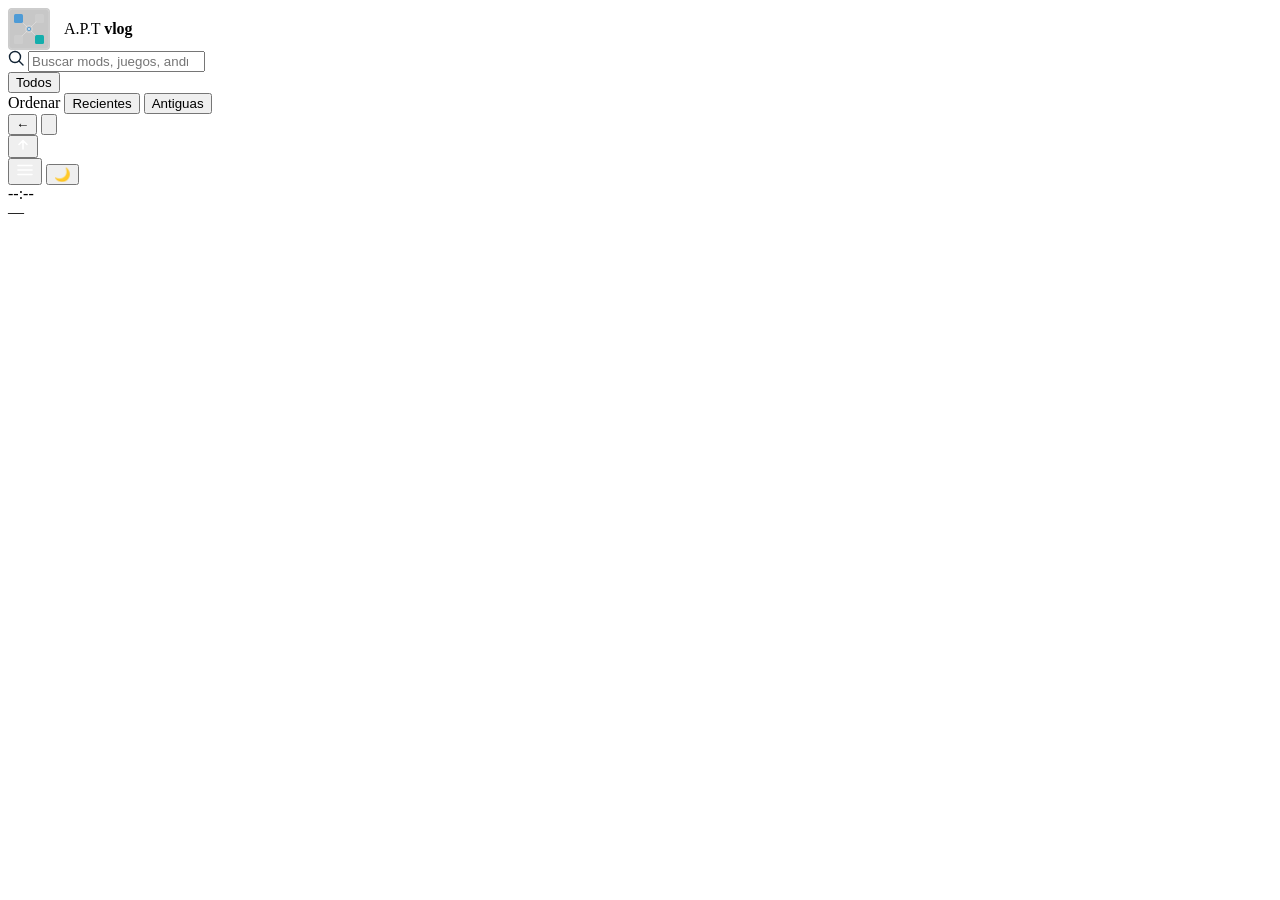
==== commit 82c0f71d: "Actualizar index.html" ====
--- a/index.html
+++ b/index.html
@@ -246,841 +246,7 @@
 <link rel="preconnect" href="https://fonts.gstatic.com" crossorigin>
 <link href="https://fonts.googleapis.com/css2?family=Barlow+Condensed:wght@300;600;700&family=Rajdhani:wght@500;700&display=swap" rel="stylesheet">
 <link rel="icon" href="data:image/svg+xml,%3Csvg xmlns='http://www.w3.org/2000/svg' viewBox='0 0 64 64'%3E%3Cdefs%3E%3CradialGradient id='g' cx='32%25' cy='28%25' r='75%25'%3E%3Cstop offset='0%25' stop-color='%23b6e8ff'/%3E%3Cstop offset='55%25' stop-color='%231487d8'/%3E%3Cstop offset='100%25' stop-color='%2304315e'/%3E%3C/radialGradient%3E%3C/defs%3E%3Ccircle cx='32' cy='32' r='30' fill='url(%23g)'/%3E%3C/svg%3E">
-<style>
-  :root{
-    --cobalt:#0050EF;
-    --teal:#00ABA9;
-    --orange:#FA6800;
-    --violet:#6A00FF;
-    --magenta:#D80073;
-    --steel:#647687;
-    --green:#60A917;
-    --ink:#F2F2F2;
-    --ink-dim:#c9d6e3;
-    --muted:#7f92a6;
-    --glass-line:rgba(255,255,255,0.45);
-    --taskbar-h:52px;
-    --bg-grad:
-      radial-gradient(ellipse at 50% -10%, rgba(255,255,255,0.25), rgba(255,255,255,0) 45%),
-      linear-gradient(180deg, #4E9BD6 0%, #2C6FB0 30%, #164F8E 60%, #0B2E5C 100%);
-  }
-
-  /* ---- modo oscuro ---- */
-  body.dark-mode{
-    --ink:#E8EEF4;
-    --ink-dim:#8fa6bc;
-    --muted:#546878;
-    --glass-line:rgba(255,255,255,0.18);
-    --bg-grad:
-      radial-gradient(ellipse at 50% -10%, rgba(255,255,255,0.06), rgba(255,255,255,0) 45%),
-      linear-gradient(180deg, #1a2a3a 0%, #0f1e2e 35%, #080f1a 70%, #030810 100%);
-  }
-  body.dark-mode .glass{
-    background:linear-gradient(180deg, rgba(255,255,255,0.12), rgba(255,255,255,0.02) 45%, rgba(255,255,255,0.06));
-    border-color:var(--glass-line);
-  }
-  body.dark-mode #search{
-    background:rgba(20,35,55,0.85);
-    color:#e0ecf8;
-    border-color:rgba(255,255,255,0.2);
-  }
-  body.dark-mode img{ filter: brightness(0.85); }
-  body.dark-mode #search::placeholder{ color:#5a7a96; }
-
-  *{ box-sizing:border-box; }
-  html{ scroll-behavior:smooth; }
-
-  html,body{
-    margin:0;
-    min-height:100%;
-    color:var(--ink);
-    font-family:'Segoe UI', 'Segoe UI Historic', Tahoma, Roboto, 'Helvetica Neue', Arial, sans-serif;
-    transition:background .3s ease, color .2s ease;
-  }
-
-  body{
-    background: var(--bg-grad);
-    background-attachment:fixed;
-    padding-bottom:calc(var(--taskbar-h) + 14px);
-  }
-
-  ::selection{ background:var(--cobalt); color:#fff; }
-
-  .wrap{ max-width:760px; margin:0 auto; padding:0 16px; }
-
-  /* ---------------- glass utility ---------------- */
-  .glass{
-    background:linear-gradient(180deg, rgba(255,255,255,0.38), rgba(255,255,255,0.06) 45%, rgba(255,255,255,0.16));
-    -webkit-backdrop-filter:blur(14px) saturate(140%);
-    backdrop-filter:blur(14px) saturate(140%);
-    border:1px solid var(--glass-line);
-    border-radius:6px;
-    will-change:backdrop-filter;
-    box-shadow:
-      inset 0 1px 0 rgba(255,255,255,0.75),
-      inset 0 -1px 0 rgba(255,255,255,0.15),
-      0 10px 28px rgba(0,15,40,0.35);
-  }
-
-  /* ---------------- header ---------------- */
-  header{
-    margin:22px 0 16px;
-    padding:16px 20px;
-    display:flex;
-    align-items:center;
-    justify-content:space-between;
-    gap:12px;
-    flex-wrap:wrap;
-  }
-  .wordmark{
-    font-family:'Rajdhani', 'Segoe UI', sans-serif;
-    font-weight:700;
-    font-size:clamp(1.7rem, 6vw, 2.4rem);
-    letter-spacing:0.06em;
-    text-transform:uppercase;
-    color:#fff;
-    text-shadow:0 1px 3px rgba(0,20,50,0.55);
-    display:flex; align-items:center; gap:10px;
-  }
-  .wordmark b{ font-weight:500; color:#eaffee; letter-spacing:0.1em; }
-  .tagline{ font-size:0.72rem; color:var(--ink-dim); font-weight:400; margin-top:2px; }
-
-  /* ---------------- search + cats ---------------- */
-  .toolbar{ padding:14px 16px; margin-bottom:14px; }
-  .search-row{ position:relative; margin-bottom:12px; }
-  .search-row svg{
-    position:absolute; left:12px; top:50%; transform:translateY(-50%);
-    opacity:0.6; pointer-events:none;
-  }
-  #search{
-    width:100%;
-    background:rgba(255,255,255,0.85);
-    border:1px solid rgba(255,255,255,0.6);
-    border-radius:4px;
-    color:#123;
-    font-family:inherit;
-    font-size:0.95rem;
-    padding:10px 14px 10px 38px;
-    outline:none;
-    box-shadow:inset 0 1px 3px rgba(0,0,0,0.25);
-  }
-  #search::placeholder{ color:#5c7080; }
-  #search:focus{ box-shadow:inset 0 1px 3px rgba(0,0,0,0.25), 0 0 0 2px rgba(255,255,255,0.6); }
-
-  .cats-scroll{
-    position:relative;
-    margin:0 -16px;
-    padding:0 16px;
-  }
-  .cats-scroll::before, .cats-scroll::after{
-    content:'';
-    position:absolute;
-    top:0; bottom:0;
-    width:20px;
-    pointer-events:none;
-    z-index:1;
-  }
-  .cats-scroll::before{
-    left:0;
-    background:linear-gradient(90deg, rgba(20,60,110,0.55), rgba(20,60,110,0));
-  }
-  .cats-scroll::after{
-    right:0;
-    background:linear-gradient(270deg, rgba(20,60,110,0.55), rgba(20,60,110,0));
-  }
-  .cats{
-    display:flex;
-    flex-wrap:nowrap;
-    gap:6px;
-    overflow-x:auto;
-    overflow-y:hidden;
-    scroll-behavior:smooth;
-    -webkit-overflow-scrolling:touch;
-    scrollbar-width:none;
-    padding:2px 0 8px;
-  }
-  .cats::-webkit-scrollbar{ display:none; }
-  .cat-btn{
-    font-family:inherit;
-    font-size:0.75rem;
-    font-weight:600;
-    padding:7px 14px;
-    border-radius:3px;
-    border:1px solid rgba(255,255,255,0.4);
-    background:linear-gradient(180deg, rgba(255,255,255,0.28), rgba(255,255,255,0.04));
-    color:#fff;
-    cursor:pointer;
-    transition:background .12s ease, transform .1s ease;
-    flex:0 0 auto;
-    white-space:nowrap;
-  }
-  .cat-btn:hover{ background:linear-gradient(180deg, rgba(255,255,255,0.42), rgba(255,255,255,0.08)); }
-  .cat-btn.active{
-    background:var(--c, var(--cobalt));
-    border-color:transparent;
-    color:var(--cat-ink, #fff);
-    box-shadow:inset 0 1px 0 rgba(255,255,255,0.4), 0 2px 6px rgba(0,0,0,0.3);
-  }
-  .cat-btn.active::before{
-    content:"✓";
-    margin-right:5px;
-    font-weight:700;
-  }
-
-  /* ---------------- tiles (Windows 8 style) ---------------- */
-  .tiles{
-    display:grid;
-    grid-template-columns:repeat(2, 1fr);
-    gap:7px;
-    margin-bottom:20px;
-    transition:opacity .15s ease;
-  }
-  .tiles.fade-out{ opacity:0; }
-  @media (orientation:landscape){
-    .tiles{ grid-template-columns:repeat(4, 1fr); }
-  }
-  @media (min-width:900px){
-    .tiles{ grid-template-columns:repeat(5, 1fr); }
-  }
-
-  .tile{
-    position:relative;
-    aspect-ratio:1;
-    background:var(--c, var(--steel));
-    color:#fff;
-    cursor:pointer;
-    overflow:hidden;
-    display:flex;
-    flex-direction:column;
-    justify-content:flex-end;
-    padding:10px;
-    transition:transform .13s ease, box-shadow .13s ease;
-    box-shadow:0 1px 0 rgba(255,255,255,0.08) inset;
-  }
-  /* Profundidad en tiles sin imagen: gradiente diagonal + ruido sutil */
-  .tile:not(.has-thumb)::after{
-    content:"";
-    position:absolute; inset:0;
-    background:
-      linear-gradient(135deg, rgba(255,255,255,0.13) 0%, rgba(255,255,255,0) 55%, rgba(0,0,0,0.18) 100%);
-    pointer-events:none;
-    z-index:0;
-  }
-  .tile:not(.has-thumb)::before{
-    content:"";
-    position:absolute; inset:0;
-    background-image:url("data:image/svg+xml,%3Csvg xmlns='http://www.w3.org/2000/svg' width='200' height='200'%3E%3Cfilter id='n'%3E%3CfeTurbulence type='fractalNoise' baseFrequency='0.75' numOctaves='4' stitchTiles='stitch'/%3E%3CfeColorMatrix type='saturate' values='0'/%3E%3C/filter%3E%3Crect width='200' height='200' filter='url(%23n)' opacity='0.05'/%3E%3C/svg%3E");
-    background-size:200px 200px;
-    pointer-events:none;
-    z-index:0;
-    mix-blend-mode:overlay;
-  }
-  .tile.has-thumb{ background-size:cover; background-position:center; }
-  .tile.has-thumb::before{
-    content:"";
-    position:absolute; inset:0;
-    background:linear-gradient(180deg, rgba(0,0,0,0) 40%, rgba(0,0,0,0.72) 100%);
-    pointer-events:none;
-  }
-  .tile > *{ position:relative; z-index:1; }
-  .tile.wide{
-    grid-column:span 2;
-    aspect-ratio:2/1;
-  }
-  .tile-wide-star{
-    position:absolute;
-    top:9px; right:10px;
-    font-size:0.55rem;
-    font-weight:700;
-    letter-spacing:0.06em;
-    opacity:0.7;
-    background:rgba(0,0,0,0.28);
-    padding:2px 6px;
-    border-radius:2px;
-    z-index:2;
-    pointer-events:none;
-  }
-  .tile:active, .tile.pressed{ transform:scale(0.96); }
-  .tile:hover{
-    box-shadow:0 0 0 2px rgba(255,255,255,0.55) inset;
-    transform:translateY(-2px);
-  }
-
-  /* badge NUEVO — entradas de los últimos 7 días */
-  .badge-new{
-    position:absolute;
-    top:8px; left:8px;
-    font-size:0.52rem;
-    font-weight:800;
-    letter-spacing:0.07em;
-    background:#D80073;
-    color:#fff;
-    padding:2px 6px;
-    border-radius:2px;
-    z-index:3;
-    box-shadow:0 1px 4px rgba(0,0,0,0.4);
-  }
-
-  /* filtro de dispositivo */
-  .device-row{
-    display:flex;
-    gap:6px;
-    margin-top:8px;
-    flex-wrap:wrap;
-  }
-  .dev-btn{
-    font-family:inherit;
-    font-size:0.72rem;
-    font-weight:600;
-    padding:5px 12px;
-    border-radius:3px;
-    border:1px solid rgba(255,255,255,0.35);
-    background:rgba(255,255,255,0.1);
-    color:var(--ink-dim);
-    cursor:pointer;
-    transition:background .1s, color .1s, transform .1s;
-    white-space:nowrap;
-  }
-  .dev-btn:hover{ background:rgba(255,255,255,0.22); color:#fff; transform:translateY(-1px); }
-  .dev-btn.active{
-    background:rgba(255,255,255,0.9);
-    color:#0a1a30;
-    border-color:transparent;
-    box-shadow:0 2px 6px rgba(0,0,0,0.25);
-  }
-
-  /* barra de filtros activos + ordenamiento */
-  .controls-row{
-    display:flex;
-    flex-wrap:wrap;
-    align-items:center;
-    gap:10px;
-    margin-top:10px;
-    justify-content:space-between;
-  }
-  .active-filters{
-    display:flex;
-    flex-wrap:wrap;
-    gap:6px;
-    align-items:center;
-    min-height:28px;
-  }
-  .active-filters:empty{ display:none; }
-  .filter-chip{
-    display:inline-flex;
-    align-items:center;
-    gap:6px;
-    font-size:0.72rem;
-    font-weight:600;
-    padding:4px 8px 4px 10px;
-    border-radius:3px;
-    background:rgba(255,255,255,0.18);
-    border:1px solid rgba(255,255,255,0.35);
-    color:#fff;
-  }
-  .filter-chip button{
-    background:rgba(0,0,0,0.25);
-    border:none;
-    color:#fff;
-    width:18px; height:18px;
-    border-radius:50%;
-    font-size:0.85rem;
-    line-height:1;
-    cursor:pointer;
-    display:flex; align-items:center; justify-content:center;
-    padding:0;
-  }
-  .filter-chip button:hover{ background:rgba(0,0,0,0.45); }
-  .clear-all-btn{
-    font-family:inherit;
-    font-size:0.72rem;
-    font-weight:600;
-    padding:4px 10px;
-    border-radius:3px;
-    border:1px solid rgba(255,255,255,0.35);
-    background:transparent;
-    color:var(--ink-dim);
-    cursor:pointer;
-  }
-  .clear-all-btn:hover{ background:rgba(255,255,255,0.15); color:#fff; }
-  .sort-row{
-    display:flex;
-    align-items:center;
-    gap:6px;
-  }
-  .sort-row label{
-    font-size:0.72rem;
-    color:var(--ink-dim);
-    font-weight:600;
-    margin-right:2px;
-  }
-  .sort-btn{
-    font-family:inherit;
-    font-size:0.72rem;
-    font-weight:600;
-    padding:5px 11px;
-    border-radius:3px;
-    border:1px solid rgba(255,255,255,0.35);
-    background:rgba(255,255,255,0.08);
-    color:var(--ink-dim);
-    cursor:pointer;
-    transition:background .1s, color .1s;
-    white-space:nowrap;
-  }
-  .sort-btn:hover{ background:rgba(255,255,255,0.18); color:#fff; }
-  .sort-btn.active{
-    background:rgba(255,255,255,0.88);
-    color:#0a1a30;
-    border-color:transparent;
-    box-shadow:0 2px 6px rgba(0,0,0,0.25);
-  }
-
-  .section-divider{
-    grid-column: 1 / -1;
-    display: flex;
-    align-items: center;
-    gap: 10px;
-    margin: 4px 0 2px;
-  }
-  .section-divider span{
-    font-size: 0.6rem;
-    font-weight: 700;
-    letter-spacing: 0.1em;
-    color: var(--ink-dim);
-    white-space: nowrap;
-    opacity: 0.7;
-  }
-  .section-divider::after{
-    content: "";
-    flex: 1;
-    height: 1px;
-    background: rgba(255,255,255,0.18);
-  }
-
-  @keyframes tile-in {
-    from { opacity: 0; transform: translateY(14px); }
-    to   { opacity: 1; transform: translateY(0); }
-  }
-  .tile.tile-animate {
-    animation: tile-in 220ms ease both;
-  }
-  @media (prefers-reduced-motion: reduce) {
-    .tile.tile-animate { animation: none; opacity: 1; transform: none; }
-  }
-
-  /* accesibilidad y motion */
-  @media (prefers-reduced-motion: reduce){
-    *, *::before, *::after{
-      animation-duration:0.01ms !important;
-      animation-iteration-count:1 !important;
-      transition-duration:0.01ms !important;
-      scroll-behavior:auto !important;
-    }
-  }
-  .tile:focus-visible{
-    outline:3px solid #fff;
-    outline-offset:2px;
-  }
-  .detail-body p, .detail-summary{
-    font-size:1rem;
-  }
-  @media (max-width:420px){
-    .detail-body p, .detail-summary{ font-size:1.05rem; line-height:1.75; }
-  }
-
-  .tile .tile-cat{
-    font-size:0.6rem;
-    font-weight:700;
-    text-transform:uppercase;
-    letter-spacing:0.06em;
-    opacity:0.85;
-    margin-bottom:2px;
-  }
-  .detail-title{
-    font-family: 'Barlow Condensed', 'Segoe UI', sans-serif;
-    font-weight:300;
-    font-size:clamp(2.2rem, 8vw, 3.2rem);
-    line-height:1.05;
-    letter-spacing:0.01em;
-    margin:0 0 10px;
-    text-transform:uppercase;
-  }
-  .tile .tile-title{
-    font-family: 'Barlow Condensed', 'Segoe UI', sans-serif;
-    font-weight:600;
-    font-size:1.05rem;
-    line-height:1.2;
-    letter-spacing:0.01em;
-    display:-webkit-box;
-    -webkit-line-clamp:3;
-    -webkit-box-orient:vertical;
-    overflow:hidden;
-  }
-  .tile.wide .tile-title{ font-size:1.35rem; -webkit-line-clamp:2; }
-  .tile .tile-date{
-    font-size:0.62rem;
-    opacity:0.75;
-    margin-top:4px;
-  }
-
-  .tile.has-thumb .tile-cat,
-  .tile.has-thumb .tile-title,
-  .tile.has-thumb .tile-date{
-    text-shadow:0 1px 4px rgba(0,0,0,0.85);
-  }
-
-  .cat-btn .count{
-    display:inline-flex;
-    align-items:center;
-    justify-content:center;
-    min-width:18px;
-    height:18px;
-    padding:0 5px;
-    border-radius:9px;
-    font-size:0.6rem;
-    font-weight:700;
-    background:rgba(0,0,0,0.28);
-    color:rgba(255,255,255,0.9);
-    margin-left:5px;
-    line-height:1;
-    vertical-align:middle;
-    box-shadow:inset 0 1px 0 rgba(255,255,255,0.15);
-  }
-  .cat-btn.active .count{
-    background:rgba(0,0,0,0.22);
-    color:#fff;
-  }
-
-  .toast{
-    position:fixed; left:50%; bottom:calc(var(--taskbar-h) + 16px); transform:translate(-50%, 12px);
-    background:rgba(10,25,50,0.92);
-    color:#fff; font-size:0.85rem; font-weight:600;
-    padding:12px 20px; border-radius:6px;
-    border:1px solid rgba(255,255,255,0.3);
-    box-shadow:0 8px 24px rgba(0,0,0,0.4);
-    opacity:0; pointer-events:none;
-    transition:opacity .18s ease, transform .18s ease;
-    z-index:100;
-    max-width:90vw; text-align:center;
-  }
-  .toast.show{ opacity:1; transform:translate(-50%, 0); }
-
-  .state-msg{
-    grid-column:1 / -1;
-    color:var(--ink-dim);
-    font-style:italic;
-    font-size:0.9rem;
-    padding:30px 0;
-    text-align:center;
-  }
-
-  /* ---------------- detail (full-screen Metro app) ---------------- */
-  .detail-screen{
-    position:fixed; inset:0;
-    background:var(--c, var(--steel));
-    color:#fff;
-    z-index:80;
-    overflow-y:auto;
-    transform:scale(0.92);
-    opacity:0;
-    pointer-events:none;
-    transition:transform .22s ease, opacity .22s ease;
-  }
-  .detail-screen.open{
-    transform:scale(1);
-    opacity:1;
-    pointer-events:auto;
-  }
-  .detail-inner{ max-width:680px; margin:0 auto; padding:60px 24px 60px; }
-  .back-btn{
-    position:fixed; top:16px; left:16px;
-    width:42px; height:42px;
-    border-radius:50%;
-    background:rgba(0,0,0,0.18);
-    border:1px solid rgba(255,255,255,0.3);
-    color:#fff;
-    font-size:1.2rem;
-    cursor:pointer;
-    display:flex; align-items:center; justify-content:center;
-    z-index:81;
-  }
-  .back-btn:hover{ background:rgba(0,0,0,0.3); }
-  .share-btn{
-    position:fixed; top:16px; right:16px;
-    width:42px; height:42px;
-    border-radius:50%;
-    background:rgba(0,0,0,0.18);
-    border:1px solid rgba(255,255,255,0.3);
-    color:#fff;
-    cursor:pointer;
-    display:flex; align-items:center; justify-content:center;
-    z-index:81;
-  }
-  .share-btn:hover{ background:rgba(0,0,0,0.3); }
-  .share-btn svg{ width:18px; height:18px; }
-  .detail-cat{
-    font-size:0.75rem; font-weight:700; text-transform:uppercase; letter-spacing:0.08em;
-    opacity:0.85; margin-bottom:6px;
-  }
-  .detail-meta{ font-size:0.8rem; opacity:0.85; margin-bottom:28px; }
-  .detail-meta .sep{ margin:0 6px; opacity:0.6; }
-  .detail-summary{ font-size:1.05rem; opacity:0.95; margin-bottom:26px; max-width:60ch; }
-  .detail-body p{ font-size:0.95rem; line-height:1.7; opacity:0.9; margin:0 0 16px; max-width:62ch; white-space:pre-wrap; }
-  .detail-body .note{
-    display:flex;
-    gap:10px;
-    align-items:flex-start;
-    font-size:0.9rem;
-    line-height:1.55;
-    max-width:62ch;
-    margin:0 0 18px;
-    padding:12px 14px;
-    background:rgba(0,0,0,0.22);
-    border-left:3px solid rgba(255,255,255,0.85);
-    border-radius:0 4px 4px 0;
-    white-space:pre-wrap;
-  }
-  .detail-body .note::before{
-    content:"⚠";
-    flex-shrink:0;
-    font-size:1rem;
-    line-height:1.55;
-  }
-  .detail-summary a, .detail-body a{
-    color:var(--link-c, #bfe0ff);
-    text-decoration:underline;
-    text-underline-offset:2px;
-    word-break:break-word;
-  }
-  .detail-summary a:hover, .detail-body a:hover,
-  .detail-summary a:focus-visible, .detail-body a:focus-visible{ color:#fff; }
-  .carousel{ margin:24px 0 4px; }
-  .carousel-frame{
-    position:relative;
-    width:100%;
-    aspect-ratio:1;
-    background:rgba(0,0,0,0.2);
-    border:1px solid rgba(255,255,255,0.2);
-    overflow:hidden;
-  }
-  .carousel-frame.loading::before{
-    content:"";
-    position:absolute; inset:0;
-    background:linear-gradient(90deg,
-      rgba(255,255,255,0.06) 25%,
-      rgba(255,255,255,0.16) 37%,
-      rgba(255,255,255,0.06) 63%);
-    background-size:400% 100%;
-    animation:skeleton-shimmer 1.4s ease-in-out infinite;
-    z-index:1;
-  }
-  @keyframes skeleton-shimmer{
-    0%{ background-position:100% 0; }
-    100%{ background-position:0 0; }
-  }
-  .carousel-frame img{
-    position:absolute;
-    top:50%; left:50%;
-    transform:translate(-50%, -50%);
-    max-width:100%; max-height:100%;
-    object-fit:contain;
-    display:block;
-    opacity:0;
-    transition:opacity .22s ease;
-    pointer-events:none;
-  }
-  .carousel-frame img.active{ opacity:0; }
-  .carousel-frame img.active.loaded{ opacity:1; }
-  .carousel-btn{
-    position:absolute; top:50%; transform:translateY(-50%);
-    width:34px; height:34px;
-    border-radius:50%;
-    background:rgba(0,0,0,0.45);
-    border:1px solid rgba(255,255,255,0.4);
-    color:#fff;
-    font-size:1rem;
-    display:flex; align-items:center; justify-content:center;
-    cursor:pointer;
-    z-index:2;
-  }
-  .carousel-btn.prev{ left:8px; }
-  .carousel-btn.next{ right:8px; }
-  .carousel-count{
-    position:absolute; bottom:8px; right:8px;
-    background:rgba(0,0,0,0.5);
-    color:#fff; font-size:0.65rem;
-    padding:2px 7px; border-radius:10px;
-    z-index:2;
-  }
-  .carousel-caption{
-    font-size:0.72rem; opacity:0.85;
-    padding:6px 2px 0;
-  }
-
-
-  /* ---------------- taskbar ---------------- */
-  .taskbar{
-    position:fixed; left:0; right:0; bottom:0;
-    height:var(--taskbar-h);
-    display:flex; align-items:center;
-    gap:14px;
-    padding:0 14px;
-    background:linear-gradient(180deg, rgba(20,45,80,0.72), rgba(4,15,35,0.92));
-    -webkit-backdrop-filter:blur(20px) saturate(180%);
-    backdrop-filter:blur(20px) saturate(180%);
-    border-top:1px solid rgba(255,255,255,0.3);
-    box-shadow:0 -4px 24px rgba(0,0,0,0.45);
-    z-index:70;
-  }
-  .taskbar .start-orb{
-    width:34px; height:34px; border-radius:50%; flex-shrink:0;
-    background:radial-gradient(circle at 32% 28%, #b6e8ff, #1487d8 55%, #04315e 100%);
-    box-shadow:inset 0 1px 2px rgba(255,255,255,0.85), 0 1px 4px rgba(0,0,0,0.5);
-    border:none; cursor:pointer;
-    display:flex; align-items:center; justify-content:center;
-    transition:transform .12s ease;
-  }
-  .taskbar .start-orb:hover{ transform:scale(1.08); }
-  .taskbar .start-orb svg{ display:block; pointer-events:none; }
-  .taskbar .links{
-    display:flex; gap:14px; flex:1; overflow-x:auto;
-    font-size:0.75rem;
-  }
-  .taskbar .links a{
-    color:var(--ink-dim); text-decoration:none; white-space:nowrap;
-    padding:4px 2px;
-  }
-  .taskbar .links a:hover, .taskbar .links a:focus-visible{ color:#fff; }
-  .taskbar .clock{ text-align:right; flex-shrink:0; line-height:1.15; }
-  .taskbar .clock .time{
-    font-size:0.85rem;
-    font-weight:600;
-    color:#fff;
-    font-variant-numeric: tabular-nums;
-    font-feature-settings: "tnum";
-    letter-spacing:0.3px;
-    transition: opacity .15s ease;
-  }
-  .taskbar .clock .time .sep{ color:var(--cobalt); }
-  .taskbar .clock .date{
-    font-size:0.62rem;
-    color:var(--ink-dim);
-    text-transform:capitalize;
-    letter-spacing:0.2px;
-  }
-
-  /* botón descarga en detalle */
-  .dl-btn{
-    display:inline-flex;
-    align-items:center;
-    gap:10px;
-    margin-top:10px;
-    padding:14px 24px;
-    background:var(--dl-bg, rgba(255,255,255,0.18));
-    border:1px solid var(--dl-border, rgba(255,255,255,0.45));
-    border-radius:6px;
-    color:inherit;
-    font-family:inherit;
-    font-size:1rem;
-    font-weight:600;
-    cursor:pointer;
-    text-decoration:none;
-    transition:background .12s, transform .1s;
-    word-break:break-all;
-  }
-  .dl-btn:hover{ background:rgba(255,255,255,0.3); transform:translateY(-1px); }
-  .dl-btn svg{ flex-shrink:0; width:20px; height:20px; }
-
-  /* texto que antecede a un enlace de descarga (ej. "Enlace del mod:") */
-  .dl-label{
-    font-family:'Rajdhani', 'Segoe UI', sans-serif;
-    font-weight:700;
-    font-size:1.02em;
-    letter-spacing:0.04em;
-    text-transform:uppercase;
-    opacity:0.92;
-  }
-
-  /* toggle modo oscuro en la taskbar */
-  .theme-btn{
-    width:34px; height:34px;
-    border-radius:4px;
-    flex-shrink:0;
-    border:1px solid rgba(255,255,255,0.3);
-    background:rgba(255,255,255,0.1);
-    color:#fff;
-    cursor:pointer;
-    display:flex; align-items:center; justify-content:center;
-    font-size:1rem;
-    transition:background .12s, transform .12s ease;
-  }
-  .theme-btn:hover{ background:rgba(255,255,255,0.22); transform:scale(1.08); }
-
-  /* menu button: hidden by default, shown on narrow screens as a
-     replacement for the inline taskbar links (which no longer get
-     display:none — they move into an accessible slide-up sheet instead) */
-  .menu-btn{
-    display:none;
-    width:38px; height:38px;
-    flex-shrink:0;
-    align-items:center; justify-content:center;
-    border-radius:4px;
-    border:1px solid rgba(255,255,255,0.35);
-    background:rgba(255,255,255,0.08);
-    color:#fff;
-    cursor:pointer;
-    transition:background .12s, transform .12s ease;
-  }
-  .menu-btn:hover, .menu-btn:focus-visible{ background:rgba(255,255,255,0.2); transform:scale(1.08); }
-  .menu-btn svg{ display:block; }
-
-  .nav-backdrop{
-    position:fixed; inset:0;
-    background:rgba(4,15,35,0.55);
-    z-index:90;
-    opacity:0; pointer-events:none;
-    transition:opacity .18s ease;
-  }
-  .nav-backdrop.open{ opacity:1; pointer-events:auto; }
-
-  .nav-sheet{
-    position:fixed; left:0; right:0; bottom:0;
-    z-index:91;
-    padding:10px 10px calc(env(safe-area-inset-bottom,0px) + 14px);
-    border-radius:10px 10px 0 0;
-    transform:translateY(100%);
-    transition:transform .22s ease;
-  }
-  .nav-sheet.open{ transform:translateY(0); }
-  .nav-sheet .sheet-handle{
-    width:36px; height:4px; border-radius:2px;
-    background:rgba(255,255,255,0.4);
-    margin:2px auto 12px;
-  }
-  .nav-sheet a{
-    display:flex; align-items:center;
-    gap:12px;
-    font-size:1rem;
-    font-weight:600;
-    color:#fff;
-    text-decoration:none;
-    padding:14px 12px;
-    border-radius:6px;
-    min-height:44px;
-  }
-  .nav-sheet a:hover, .nav-sheet a:focus-visible{ background:rgba(255,255,255,0.14); }
-  .nav-sheet a:not(:last-child){ border-bottom:1px solid rgba(255,255,255,0.12); }
-  .nav-sheet a .dot{
-    width:8px; height:8px; border-radius:50%; flex-shrink:0;
-    background:var(--c, var(--cobalt));
-  }
-
-  @media (max-width:420px){
-    header{ margin:14px 0 12px; padding:14px 16px; }
-    .taskbar .links{ display:none; }
-    .menu-btn{ display:flex; }
-  }
-</style>
+<link rel="stylesheet" href="styles.css">
 </head>
 <body>
 
@@ -1167,767 +333,7 @@
 
 <div class="toast" id="toast" role="status" aria-live="polite"></div>
 
-<script>
-
-  let activeCat = "todos";
-  let activeDevice = "todos";
-  let currentSort = "date-desc";
-
-  function escapeHtml(str){
-    return String(str)
-      .replace(/&/g,'&amp;').replace(/</g,'&lt;').replace(/>/g,'&gt;')
-      .replace(/"/g,'&quot;').replace(/'/g,'&#039;');
-  }
-
-  function catById(id){
-    return CATEGORIES.find(c => c.id === id);
-  }
-
-  // Evita tiles ilegibles: si el color de fondo (de una categoría) resulta
-  // demasiado claro, el texto pasa de blanco a oscuro automáticamente.
-  function readableTextColor(bgColor){
-    if(!bgColor || typeof bgColor !== 'string' || bgColor[0] !== '#') return '#ffffff';
-    let hex = bgColor.slice(1);
-    if(hex.length === 3) hex = hex.split('').map(ch => ch + ch).join('');
-    if(hex.length !== 6) return '#ffffff';
-    const num = parseInt(hex, 16);
-    if(Number.isNaN(num)) return '#ffffff';
-    const r = (num >> 16) & 255, g = (num >> 8) & 255, b = num & 255;
-    const lin = v => { v /= 255; return v <= 0.03928 ? v / 12.92 : Math.pow((v + 0.055) / 1.055, 2.4); };
-    const luminance = 0.2126 * lin(r) + 0.7152 * lin(g) + 0.0722 * lin(b);
-    return luminance > 0.6 ? '#16232f' : '#ffffff';
-  }
-
-  // Convierte URLs sueltas en links. Las URLs de descarga (MediaFire, .apk, .zip, .7z)
-  // se renderizan como botón "⬇ Descargar" en lugar de mostrar la URL cruda.
-  const DL_PATTERN = /mediafire\.com|drive\.google\.com|mega\.nz|mega\.co\.nz|dropbox\.com|1drv\.ms|onedrive\.live\.com|drive\.usercontent\.google\.com|\.apk|\.zip|\.7z|\.rar|\.exe/i;
-  function linkify(escapedText){
-    const urlPattern = /((https?:\/\/|www\.)[^\s<]+[^\s<.,;:!?)\]'"])/gi;
-    let out = '';
-    let lastIndex = 0;
-    let match;
-    while((match = urlPattern.exec(escapedText)) !== null){
-      const before = escapedText.slice(lastIndex, match.index);
-      const url = match[0];
-      const href = url.startsWith('http') ? url : `https://${url}`;
-      if(DL_PATTERN.test(href)){
-        // El texto que antecede a un enlace de descarga (ej. "Enlace del mod:")
-        // se conserva y se le aplica una tipografía especial, sin importar
-        // cuántos enlaces haya en el mismo párrafo (1, 2, 10...).
-        out += before.trim().length ? `<span class="dl-label">${before}</span>` : before;
-        out += `<a class="dl-btn" href="${href}" target="_blank" rel="noopener noreferrer"><svg width="16" height="16" viewBox="0 0 24 24" fill="none" stroke="currentColor" stroke-width="2.2" stroke-linecap="round" stroke-linejoin="round"><path d="M21 15v4a2 2 0 0 1-2 2H5a2 2 0 0 1-2-2v-4"/><polyline points="7 10 12 15 17 10"/><line x1="12" y1="15" x2="12" y2="3"/></svg> Descargar</a>`;
-      } else {
-        out += before;
-        out += `<a href="${href}" target="_blank" rel="noopener noreferrer">${url}</a>`;
-      }
-      lastIndex = urlPattern.lastIndex;
-    }
-    out += escapedText.slice(lastIndex);
-    return out;
-  }
-
-  // Antes acá se borraban prefijos como "ENLACE DEL MOD:". Ahora ese texto
-  // se conserva a propósito: linkify() lo detecta y le aplica una tipografía
-  // especial (.dl-label) justo antes del botón de descarga.
-  function cleanBodyText(text){
-    return text;
-  }
-
-  // Fecha relativa para entradas recientes ("hoy", "ayer", "hace 3 días");
-  // más allá de una semana usa la fecha corta normal.
-  function relativeDate(dateStr){
-    const d = new Date(dateStr + 'T00:00:00');
-    const today = new Date(); today.setHours(0,0,0,0);
-    const diffDays = Math.round((today - d) / 86400000);
-    if(diffDays === 0) return 'hoy';
-    if(diffDays === 1) return 'ayer';
-    if(diffDays > 1 && diffDays <= 6) return `hace ${diffDays} días`;
-    return d.toLocaleDateString('es-MX', { day:'numeric', month:'short' });
-  }
-
-  function toast(msg){
-    const el = document.getElementById('toast');
-    el.textContent = msg;
-    el.classList.add('show');
-    clearTimeout(toast._t);
-    toast._t = setTimeout(() => el.classList.remove('show'), 2800);
-  }
-
-  function renderCatButtons(){
-    const cats = document.getElementById('cats');
-    const todosBtn = document.querySelector('.cat-btn[data-cat="todos"]');
-    const visiblePosts = POSTS.filter(p => !p.hidden);
-    todosBtn.innerHTML = `Todos <span class="count">${visiblePosts.length}</span>`;
-    CATEGORIES.forEach(c => {
-      const count = visiblePosts.filter(p => p.category === c.id).length;
-      const btn = document.createElement('button');
-      btn.className = 'cat-btn';
-      btn.dataset.cat = c.id;
-      btn.style.setProperty('--c', c.color);
-      btn.style.setProperty('--cat-ink', readableTextColor(c.color));
-      btn.innerHTML = `${escapeHtml(c.label)} <span class="count">${count}</span>`;
-      btn.setAttribute('role', 'tab');
-      btn.setAttribute('aria-selected', 'false');
-      btn.addEventListener('click', () => {
-        document.querySelectorAll('.cat-btn').forEach(b => {
-          b.classList.remove('active');
-          b.setAttribute('aria-selected', 'false');
-        });
-        btn.classList.add('active');
-        btn.setAttribute('aria-selected', 'true');
-        activeCat = c.id;
-        renderWithFade();
-        btn.scrollIntoView({ behavior:'smooth', inline:'center', block:'nearest' });
-      });
-      cats.appendChild(btn);
-    });
-    todosBtn.addEventListener('click', function(){
-      document.querySelectorAll('.cat-btn').forEach(b => {
-        b.classList.remove('active');
-        b.setAttribute('aria-selected', 'false');
-      });
-      this.classList.add('active');
-      this.setAttribute('aria-selected', 'true');
-      activeCat = 'todos';
-      renderWithFade();
-      this.scrollIntoView({ behavior:'smooth', inline:'center', block:'nearest' });
-    });
-  }
-
-  // Envuelve render() con un fundido corto — se usa al cambiar de
-  // categoría (no en el buscador, para que escribir se sienta instantáneo).
-  function renderWithFade(){
-    const list = document.getElementById('list');
-    list.classList.add('fade-out');
-    clearTimeout(renderWithFade._t);
-    renderWithFade._t = setTimeout(() => {
-      render();
-      list.classList.remove('fade-out');
-    }, 140);
-  }
-
-  // Tile destacado (el grande, arriba): casi siempre la entrada más
-  // reciente, pero de vez en cuando una al azar — como los "live tiles".
-  let featuredId = null;
-  function pickFeatured(){
-    const visible = POSTS.filter(p => !p.hidden);
-    if(visible.length === 0){ featuredId = null; return; }
-    const sorted = visible.slice().sort((a,b) => new Date(b.date) - new Date(a.date));
-    const useRandom = sorted.length > 1 && Math.random() < 0.3;
-    featuredId = useRandom ? sorted[Math.floor(Math.random() * sorted.length)].id : sorted[0].id;
-  }
-
-  // Carga diferida de las imágenes de fondo de los tiles: solo se
-  // aplica background-image cuando el tile entra en pantalla.
-  const tileObserver = ('IntersectionObserver' in window)
-    ? new IntersectionObserver((entries) => {
-        entries.forEach(entry => {
-          if(!entry.isIntersecting) return;
-          const el = entry.target;
-          el.style.backgroundImage = `url("${el.dataset.thumb}")`;
-          tileObserver.unobserve(el);
-        });
-      }, { rootMargin: '200px 0px' })
-    : null;
-
-  function getFilteredItems(){
-    const q = document.getElementById('search').value.trim().toLowerCase();
-    let items = POSTS.filter(p => !p.hidden);
-
-    if(activeCat !== "todos"){
-      items = items.filter(p => p.category === activeCat);
-    }
-    if(activeDevice !== "todos"){
-      items = items.filter(p => (p.device || '').toLowerCase() === activeDevice.toLowerCase());
-    }
-    if(q){
-      items = items.filter(p => {
-        const haystack = [p.title, p.summary, p.device, ...(p.body || [])].join(' ').toLowerCase();
-        return haystack.includes(q);
-      });
-    }
-
-    // Ordenamiento
-    items = items.slice().sort((a, b) => {
-      if(currentSort === 'date-desc') return new Date(b.date) - new Date(a.date);
-      if(currentSort === 'date-asc') return new Date(a.date) - new Date(b.date);
-      return 0;
-    });
-    return items;
-  }
-
-  function renderActiveFilters(){
-    const wrap = document.getElementById('active-filters');
-    const q = document.getElementById('search').value.trim();
-    const chips = [];
-
-    if(activeCat !== 'todos'){
-      const cat = catById(activeCat);
-      chips.push({ key: 'cat', label: cat ? cat.label : activeCat });
-    }
-    if(activeDevice !== 'todos'){
-      chips.push({ key: 'dev', label: activeDevice });
-    }
-    if(q){
-      chips.push({ key: 'q', label: `“${q}”` });
-    }
-
-    if(chips.length === 0){
-      wrap.innerHTML = '';
-      return;
-    }
-
-    let html = chips.map(c => `
-      <span class="filter-chip">
-        ${escapeHtml(c.label)}
-        <button type="button" data-clear="${c.key}" aria-label="Quitar filtro ${escapeHtml(c.label)}">×</button>
-      </span>`).join('');
-    if(chips.length > 1){
-      html += `<button type="button" class="clear-all-btn" id="clear-all-filters">Limpiar todo</button>`;
-    }
-    wrap.innerHTML = html;
-
-    wrap.querySelectorAll('[data-clear]').forEach(btn => {
-      btn.addEventListener('click', () => {
-        const k = btn.dataset.clear;
-        if(k === 'cat'){
-          activeCat = 'todos';
-          document.querySelectorAll('.cat-btn').forEach(b => b.classList.remove('active'));
-          const todos = document.querySelector('.cat-btn[data-cat="todos"]');
-          if(todos){ todos.classList.add('active'); todos.setAttribute('aria-selected', 'true'); }
-        } else if(k === 'dev'){
-          activeDevice = 'todos';
-          document.querySelectorAll('.dev-btn').forEach(b => b.classList.remove('active'));
-          const all = document.querySelector('.dev-btn[data-dev="todos"]');
-          if(all) all.classList.add('active');
-        } else if(k === 'q'){
-          document.getElementById('search').value = '';
-        }
-        renderWithFade();
-      });
-    });
-    const clearAll = document.getElementById('clear-all-filters');
-    if(clearAll){
-      clearAll.addEventListener('click', () => {
-        activeCat = 'todos';
-        activeDevice = 'todos';
-        document.getElementById('search').value = '';
-        document.querySelectorAll('.cat-btn').forEach(b => {
-          b.classList.remove('active');
-          b.setAttribute('aria-selected', 'false');
-        });
-        const todos = document.querySelector('.cat-btn[data-cat="todos"]');
-        if(todos){ todos.classList.add('active'); todos.setAttribute('aria-selected', 'true'); }
-        document.querySelectorAll('.dev-btn').forEach(b => b.classList.remove('active'));
-        const all = document.querySelector('.dev-btn[data-dev="todos"]');
-        if(all) all.classList.add('active');
-        renderWithFade();
-      });
-    }
-  }
-
-  function render(){
-    const q = document.getElementById('search').value.trim().toLowerCase();
-    const list = document.getElementById('list');
-    const isDefaultView = (activeCat === "todos" && !q && activeDevice === "todos" && currentSort === "date-desc");
-
-    let items = getFilteredItems();
-    renderActiveFilters();
-
-    list.innerHTML = "";
-
-    if(POSTS.filter(p => !p.hidden).length === 0){
-      list.innerHTML = '<div class="state-msg">Aún no hay entradas publicadas.</div>';
-      return;
-    }
-    if(items.length === 0){
-      const msg = q
-        ? `Sin resultados para "${escapeHtml(document.getElementById('search').value.trim())}".`
-        : 'Sin entradas con estos filtros.';
-      list.innerHTML = `<div class="state-msg">${msg}</div>`;
-      return;
-    }
-
-    const pageItems = items;
-
-    // Separador "RECIENTES": solo en vista por defecto, solo si la entrada
-    // más reciente tiene 14 días o menos, e insertado ANTES del grid de tiles normales
-    const featuredItem = isDefaultView ? pageItems.find(p => p.id === featuredId) : null;
-    const restItems = featuredItem ? pageItems.filter(p => p.id !== featuredId) : pageItems;
-    const mostRecentDate = restItems.length
-      ? new Date(restItems[0].date + 'T00:00:00')
-      : null;
-    const today0 = new Date(); today0.setHours(0,0,0,0);
-    const showDivider = isDefaultView
-      && featuredItem
-      && restItems.length > 0
-      && mostRecentDate
-      && Math.round((today0 - mostRecentDate) / 86400000) <= 14;
-
-    // Primero el tile destacado
-    if(featuredItem){
-      appendTile(featuredItem, 0, true, list);
-    }
-
-    // Luego el separador si corresponde
-    if(showDivider){
-      const div = document.createElement('div');
-      div.className = 'section-divider';
-      div.innerHTML = '<span>RECIENTES</span>';
-      list.appendChild(div);
-    }
-
-    // Resto de tiles
-    restItems.forEach((p, i) => {
-      appendTile(p, featuredItem ? i + 1 : i, false, list);
-    });
-  }
-
-  function appendTile(p, animIdx, isWide, list){
-    const cat = catById(p.category);
-    const color = p.bgColor || (cat ? cat.color : 'var(--steel)');
-    const label = cat ? cat.label : '';
-    const thumb = (p.images && p.images[0] && p.images[0].src) ? p.images[0].src : null;
-    const today = new Date(); today.setHours(0,0,0,0);
-    const postDate = new Date(p.date + 'T00:00:00');
-    const isNew = Math.round((today - postDate) / 86400000) <= 7;
-    const dateStr = relativeDate(p.date);
-
-    const tile = document.createElement('div');
-    tile.className = 'tile' + (isWide ? ' wide' : '') + (thumb ? ' has-thumb' : '');
-    tile.setAttribute('role', 'listitem');
-    tile.setAttribute('tabindex', '0');
-    tile.style.setProperty('--c', color);
-    tile.style.color = thumb ? '#ffffff' : readableTextColor(color);
-    if(thumb){
-      tile.dataset.thumb = thumb;
-      if(tileObserver) tileObserver.observe(tile);
-      else tile.style.backgroundImage = `url("${thumb}")`;
-    }
-    if(p.tileAspect) tile.style.aspectRatio = p.tileAspect;
-    tile.innerHTML = `
-      ${isNew ? '<div class="badge-new">NUEVO</div>' : ''}
-      ${isWide ? '<div class="tile-wide-star">★ DESTACADO</div>' : ''}
-      ${label ? `<div class="tile-cat">${escapeHtml(label)}</div>` : ''}
-      <div class="tile-title">${escapeHtml(p.title)}</div>
-      <div class="tile-date">${dateStr}</div>
-    `;
-    const open = () => openDetail(p);
-    tile.addEventListener('click', open);
-    tile.addEventListener('keydown', (e) => {
-      if(e.key === 'Enter' || e.key === ' '){ e.preventDefault(); open(); }
-    });
-    tile.classList.add('tile-animate');
-    tile.style.animationDelay = `${animIdx * 30}ms`;
-    list.appendChild(tile);
-  }
-
-  /* ---------------- pantalla de detalle ---------------- */
-  const detailScreen = document.getElementById('detail-screen');
-  const detailInner = document.getElementById('detail-inner');
-
-  let currentPost = null;
-
-  // Controla el carrusel: mismas dimensiones de marco sin importar el
-  // tamaño real de cada foto, con flechas y contador si hay más de una.
-  let activeCarouselNav = null; // { prev(), next() } de la entrada abierta, o null
-
-  function initCarousel(root, imgs){
-    activeCarouselNav = null;
-    const carousel = root.querySelector('.carousel');
-    if(!carousel || !imgs.length) return;
-    const frame = carousel.querySelector('.carousel-frame');
-    const slides = [...frame.querySelectorAll('img')];
-    const prevBtn = frame.querySelector('.prev');
-    const nextBtn = frame.querySelector('.next');
-    const countEl = frame.querySelector('.carousel-count');
-    const captionEl = carousel.querySelector('.carousel-caption');
-
-    // Skeleton: la imagen activa dispara el shimmer del frame hasta
-    // que termina de cargar (o falla, para no dejarlo pegado).
-    function markLoaded(img){
-      img.classList.add('loaded');
-      if(img.classList.contains('active')) frame.classList.remove('loading');
-    }
-    slides.forEach(img => {
-      if(img.complete && img.naturalWidth > 0){
-        markLoaded(img);
-      } else {
-        img.addEventListener('load', () => markLoaded(img));
-        img.addEventListener('error', () => markLoaded(img));
-      }
-    });
-    if(slides[0] && !slides[0].classList.contains('loaded')) frame.classList.add('loading');
-
-    if(slides.length < 2) return; // una sola imagen: no hace falta controlador
-    let idx = 0;
-    function show(n){
-      idx = (n + slides.length) % slides.length;
-      slides.forEach((img, i) => img.classList.toggle('active', i === idx));
-      frame.classList.toggle('loading', !slides[idx].classList.contains('loaded'));
-      if(countEl) countEl.textContent = `${idx + 1} / ${slides.length}`;
-      if(captionEl){
-        const cap = imgs[idx].caption || '';
-        captionEl.textContent = cap;
-        captionEl.style.display = cap ? '' : 'none';
-      }
-    }
-    prevBtn.addEventListener('click', () => show(idx - 1));
-    nextBtn.addEventListener('click', () => show(idx + 1));
-    activeCarouselNav = { prev: () => show(idx - 1), next: () => show(idx + 1) };
-  }
-
-  // Flechas ← → del teclado: solo actúan mientras hay una entrada abierta
-  // con carrusel (2+ imágenes). No interfiere con el buscador ni con nada más.
-  document.addEventListener('keydown', (e) => {
-    if(e.key === 'Escape'){
-      if(navSheet.classList.contains('open')){ closeMenu(); return; }
-      if(detailScreen.classList.contains('open')){ closeDetail(); return; }
-    }
-    if(!activeCarouselNav) return;
-    if(!detailScreen.classList.contains('open')) return;
-    if(e.key === 'ArrowLeft'){ activeCarouselNav.prev(); }
-    else if(e.key === 'ArrowRight'){ activeCarouselNav.next(); }
-  });
-
-  function openDetail(p, pushHash = true){
-    currentPost = p;
-    const cat = catById(p.category);
-    const color = p.bgColor || (cat ? cat.color : 'var(--steel)');
-    const label = cat ? cat.label : '';
-    const d = new Date(p.date + 'T00:00:00');
-    const dateStr = d.toLocaleDateString('es-MX', { day:'numeric', month:'long', year:'numeric' });
-
-    const bodyHtml = (p.body || []).map(par => {
-      const trimmed = par.trim();
-      if(trimmed.startsWith('!')){
-        const noteText = trimmed.slice(1).trim();
-        return `<div class="note">${linkify(escapeHtml(cleanBodyText(noteText)))}</div>`;
-      }
-      // Párrafo que es solo un enlace de descarga: renderizar el botón sin párrafo extra
-      const cleaned = cleanBodyText(trimmed);
-      const onlyUrl = /^(https?:\/\/|www\.)\S+$/.test(cleaned);
-      if(onlyUrl && DL_PATTERN.test(cleaned)){
-        return linkify(escapeHtml(cleaned));
-      }
-      return `<p>${linkify(escapeHtml(cleaned))}</p>`;
-    }).join('');
-
-    const imgs = p.images || [];
-    let galleryHtml = '';
-    if(imgs.length){
-      const slidesHtml = imgs.map((img, i) => {
-        const w = img.w || 100, h = img.h || 100;
-        return `<img data-idx="${i}" class="${i === 0 ? 'active' : ''}" src="${img.src}" alt="${escapeHtml(img.caption || p.title)}" loading="lazy" style="width:${w}%; height:${h}%;">`;
-      }).join('');
-      const showControls = imgs.length > 1;
-      galleryHtml = `
-        <div class="carousel">
-          <div class="carousel-frame">
-            ${slidesHtml}
-            ${showControls ? `
-              <button class="carousel-btn prev" aria-label="Imagen anterior">‹</button>
-              <button class="carousel-btn next" aria-label="Imagen siguiente">›</button>
-              <div class="carousel-count">1 / ${imgs.length}</div>` : ''}
-          </div>
-          <div class="carousel-caption" style="${imgs[0].caption ? '' : 'display:none'}">${escapeHtml(imgs[0].caption || '')}</div>
-        </div>`;
-    }
-
-    detailScreen.style.setProperty('--c', color);
-
-    // En modo oscuro, en lugar del color de categoría puro (que puede ser
-    // muy brillante y fuera de tono), mezclamos el color con el fondo oscuro:
-    // el resultado es una versión apagada que mantiene el tinte de la categoría.
-    const isDark = document.body.classList.contains('dark-mode');
-    let bgColor = color;
-    let textColor = '#ffffff';
-    let linkColor = '#bfe0ff';
-
-    if(isDark && color && color[0] === '#'){
-      // Descomponer el hex y mezclar 25% color + 75% fondo oscuro (#080f1a)
-      let hex = color.slice(1);
-      if(hex.length === 3) hex = hex.split('').map(c => c+c).join('');
-      const cr = parseInt(hex.slice(0,2),16), cg = parseInt(hex.slice(2,4),16), cb = parseInt(hex.slice(4,6),16);
-      const br = 8, bg = 15, bb = 26; // #080f1a
-      const mix = (c, b, t) => Math.round(c * t + b * (1 - t));
-      const mr = mix(cr, br, 0.28), mg = mix(cg, bg, 0.28), mb = mix(cb, bb, 0.28);
-      bgColor = `rgb(${mr},${mg},${mb})`;
-      textColor = '#d8eaf8';
-      // link color: versión clara del color de categoría
-      const lr = mix(cr, 200, 0.55), lg = mix(cg, 220, 0.55), lb = mix(cb, 255, 0.55);
-      linkColor = `rgb(${lr},${lg},${lb})`;
-    } else {
-      const lightBg = readableTextColor(color) === '#16232f';
-      textColor = lightBg ? '#16232f' : '#ffffff';
-      linkColor = lightBg ? '#0050EF' : '#bfe0ff';
-    }
-
-    detailScreen.style.background = bgColor;
-    detailScreen.style.color = textColor;
-    detailScreen.style.setProperty('--link-c', linkColor);
-
-    // Color del botón de descarga: tinte de la categoría con algo de contraste
-    let dlBtnBg = 'rgba(255,255,255,0.18)';
-    let dlBtnBorder = 'rgba(255,255,255,0.45)';
-    if(color && color[0] === '#'){
-      // Oscurecer levemente el color de categoría para el botón
-      let hex = color.slice(1);
-      if(hex.length === 3) hex = hex.split('').map(c => c+c).join('');
-      const cr = parseInt(hex.slice(0,2),16), cg = parseInt(hex.slice(2,4),16), cb = parseInt(hex.slice(4,6),16);
-      const darken = (c) => Math.round(c * 0.55);
-      dlBtnBg = `rgba(${darken(cr)},${darken(cg)},${darken(cb)},0.55)`;
-      dlBtnBorder = `rgba(${cr},${cg},${cb},0.7)`;
-    }
-    detailScreen.style.setProperty('--dl-bg', dlBtnBg);
-    detailScreen.style.setProperty('--dl-border', dlBtnBorder);
-    detailInner.innerHTML = `
-      ${label ? `<div class="detail-cat">${escapeHtml(label)}</div>` : ''}
-      <h1 class="detail-title">${escapeHtml(p.title)}</h1>
-      <div class="detail-meta">${dateStr}${p.device ? `<span class="sep">·</span>${escapeHtml(p.device)}` : ''}</div>
-      <div class="detail-summary">${linkify(escapeHtml(p.summary))}</div>
-      <div class="detail-body">${bodyHtml}</div>
-      ${galleryHtml}
-    `;
-    initCarousel(detailInner, imgs);
-    detailScreen.classList.add('open');
-    document.body.style.overflow = 'hidden';
-    if(pushHash){
-      try{ history.pushState({ post: p.id }, '', `#entrada-${p.id}`); }
-      catch(err){ /* entorno restringido (p.ej. preview en iframe): la vista ya se actualizó igual */ }
-    }
-  }
-
-  function closeDetail(clearHash = true){
-    detailScreen.classList.remove('open');
-    document.body.style.overflow = '';
-    currentPost = null;
-    if(clearHash && location.hash){
-      try{ history.pushState({}, '', location.pathname + location.search); }
-      catch(err){ /* entorno restringido: la vista ya se cerró igual */ }
-    }
-  }
-  document.getElementById('back-btn').addEventListener('click', () => closeDetail());
-  document.getElementById('start-orb').addEventListener('click', () => {
-    window.scrollTo({ top:0, behavior:'smooth' });
-  });
-
-  // Botón de compartir: enlace directo a la entrada abierta.
-  // Cadena de respaldos: share nativo -> clipboard moderno -> copia
-  // clásica (execCommand) -> mostrar el enlace para copiar a mano.
-  function legacyCopy(text){
-    const ta = document.createElement('textarea');
-    ta.value = text;
-    ta.style.position = 'fixed';
-    ta.style.opacity = '0';
-    document.body.appendChild(ta);
-    ta.focus();
-    ta.select();
-    let ok = false;
-    try{ ok = document.execCommand('copy'); }catch(err){ ok = false; }
-    document.body.removeChild(ta);
-    return ok;
-  }
-
-  document.getElementById('share-btn').addEventListener('click', async () => {
-    if(!currentPost) return;
-    const url = `${location.origin}${location.pathname}#entrada-${currentPost.id}`;
-
-    if(navigator.share){
-      try{
-        await navigator.share({ title: currentPost.title, text: currentPost.summary || '', url });
-        return;
-      }catch(err){ return; /* el usuario canceló el share sheet */ }
-    }
-
-    if(navigator.clipboard && navigator.clipboard.writeText){
-      try{
-        await navigator.clipboard.writeText(url);
-        toast('Enlace copiado');
-        return;
-      }catch(err){ /* sigue al siguiente respaldo */ }
-    }
-
-    if(legacyCopy(url)){
-      toast('Enlace copiado');
-      return;
-    }
-
-    // Último recurso: mostrar el enlace para copiarlo a mano.
-    prompt('No se pudo copiar automáticamente. Copiá este enlace:', url);
-  });
-
-  // Si la URL trae #entrada-ID, abre esa entrada directo (enlace compartido).
-  function openFromHash(){
-    const m = location.hash.match(/^#entrada-(.+)$/);
-    if(!m) { closeDetail(false); return; }
-    const post = POSTS.find(p => p.id === m[1]);
-    if(post) openDetail(post, false);
-  }
-  window.addEventListener('hashchange', openFromHash);
-
-  /* ---------------- menú de enlaces (accesible, para pantalla vertical) ---------------- */
-  const menuBtn = document.getElementById('menu-btn');
-  const navSheet = document.getElementById('nav-sheet');
-  const navBackdrop = document.getElementById('nav-backdrop');
-
-  document.getElementById('taskbar-links').innerHTML = SITE_LINKS
-    .map(l => `<a href="${l.href}">${escapeHtml(l.label)}</a>`).join('');
-  document.getElementById('nav-sheet-links').innerHTML = SITE_LINKS
-    .map(l => `<a href="${l.href}" role="menuitem"><span class="dot" style="--c:${l.dot || 'var(--cobalt)'}"></span>${escapeHtml(l.label)}</a>`).join('');
-
-  function openMenu(){
-    navSheet.classList.add('open');
-    navBackdrop.classList.add('open');
-    navSheet.setAttribute('aria-hidden', 'false');
-    menuBtn.setAttribute('aria-expanded', 'true');
-    navSheet.querySelector('a').focus();
-  }
-  function closeMenu(){
-    navSheet.classList.remove('open');
-    navBackdrop.classList.remove('open');
-    navSheet.setAttribute('aria-hidden', 'true');
-    menuBtn.setAttribute('aria-expanded', 'false');
-  }
-  menuBtn.addEventListener('click', () => {
-    navSheet.classList.contains('open') ? closeMenu() : openMenu();
-  });
-  navBackdrop.addEventListener('click', closeMenu);
-  document.addEventListener('keydown', (e) => {
-    if(e.key === 'Escape' && navSheet.classList.contains('open')) closeMenu();
-  });
-  navSheet.querySelectorAll('a').forEach(a => a.addEventListener('click', closeMenu));
-
-  document.getElementById('search').addEventListener('input', () => {
-    render();
-  });
-  document.getElementById('sort-desc').addEventListener('click', () => {
-    currentSort = 'date-desc';
-    document.getElementById('sort-desc').classList.add('active');
-    document.getElementById('sort-desc').setAttribute('aria-pressed','true');
-    document.getElementById('sort-asc').classList.remove('active');
-    document.getElementById('sort-asc').setAttribute('aria-pressed','false');
-    renderWithFade();
-  });
-  document.getElementById('sort-asc').addEventListener('click', () => {
-    currentSort = 'date-asc';
-    document.getElementById('sort-asc').classList.add('active');
-    document.getElementById('sort-asc').setAttribute('aria-pressed','true');
-    document.getElementById('sort-desc').classList.remove('active');
-    document.getElementById('sort-desc').setAttribute('aria-pressed','false');
-    renderWithFade();
-  });
-
-  // ---- Contador de entradas (elemento eliminado del header, solo actualizamos si existe) ----
-  const entryCountEl = document.getElementById('entry-count');
-  if(entryCountEl) entryCountEl.textContent = POSTS.filter(p => !p.hidden).length;
-
-  // ---- Filtro de dispositivo ----
-  function renderDeviceButtons(){
-    const row = document.getElementById('device-row');
-    const devices = [...new Set(POSTS.filter(p => !p.hidden && p.device).map(p => p.device))];
-    if(devices.length === 0){ row.style.display = 'none'; return; }
-    row.innerHTML = '';
-    const allBtn = document.createElement('button');
-    allBtn.className = 'dev-btn active';
-    allBtn.textContent = 'Todo';
-    allBtn.dataset.dev = 'todos';
-    row.appendChild(allBtn);
-    devices.forEach(dev => {
-      const icon = dev.toLowerCase().includes('android') ? '📱' : dev.toLowerCase().includes('pc') ? '💻' : '🎮';
-      const btn = document.createElement('button');
-      btn.className = 'dev-btn';
-      btn.textContent = `${icon} ${dev}`;
-      btn.dataset.dev = dev;
-      row.appendChild(btn);
-    });
-    row.querySelectorAll('.dev-btn').forEach(btn => {
-      btn.addEventListener('click', () => {
-        row.querySelectorAll('.dev-btn').forEach(b => b.classList.remove('active'));
-        btn.classList.add('active');
-        activeDevice = btn.dataset.dev;
-        renderWithFade();
-      });
-    });
-  }
-
-  // ---- Modo oscuro ----
-  const themeBtn = document.getElementById('theme-btn');
-  function applyTheme(dark){
-    document.body.classList.toggle('dark-mode', dark);
-    themeBtn.textContent = dark ? '☀️' : '🌙';
-    themeBtn.title = dark ? 'Modo claro' : 'Modo oscuro';
-    try{ localStorage.setItem('apt-dark', dark ? '1' : '0'); }catch(e){}
-    // Si hay una entrada abierta, re-aplicar sus colores con el nuevo tema
-    if(currentPost && detailScreen.classList.contains('open')){
-      openDetail(currentPost, false);
-    }
-  }
-  try{
-    const saved = localStorage.getItem('apt-dark');
-    if(saved !== null) applyTheme(saved === '1');
-  }catch(e){}
-  themeBtn.addEventListener('click', () => {
-    applyTheme(!document.body.classList.contains('dark-mode'));
-  });
-
-  // og:image dinámica — apunta a la imagen de la entrada más reciente con foto
-  (function(){
-    const firstWithImg = POSTS.filter(p => !p.hidden && p.images && p.images[0])
-      .sort((a,b) => new Date(b.date) - new Date(a.date))[0];
-    if(!firstWithImg) return;
-    const imgSrc = firstWithImg.images[0].src;
-    const base = 'https://bash-666.github.io/';
-    const full = imgSrc.startsWith('http') ? imgSrc : base + imgSrc;
-    document.querySelectorAll('meta[property="og:image"], meta[name="twitter:image"]')
-      .forEach(m => m.content = full);
-  })();
-
-  pickFeatured();
-  renderCatButtons();
-  renderDeviceButtons();
-  render();
-  if(location.hash) openFromHash();
-
-  /* ---------------- reloj en vivo, zona horaria del dispositivo ---------------- */
-  const tz = Intl.DateTimeFormat().resolvedOptions().timeZone;
-  const clockTimeEl = document.getElementById('clock-time');
-  const clockDateEl = document.getElementById('clock-date');
-  let lastMinuteKey = '';
-  let clockTimer = null;
-
-  function tick(){
-    const now = new Date();
-    const hh = now.toLocaleTimeString('es-MX', { hour:'2-digit', hour12:false, timeZone: tz }).replace(/\D/g, '');
-    const mm = now.toLocaleTimeString('es-MX', { minute:'2-digit', timeZone: tz }).replace(/\D/g, '').slice(-2);
-    const minuteKey = `${hh}:${mm}`;
-
-    if(minuteKey !== lastMinuteKey){
-      lastMinuteKey = minuteKey;
-      clockTimeEl.style.opacity = '0';
-      setTimeout(() => {
-        clockTimeEl.innerHTML = `${hh}<span class="sep">:</span>${mm}`;
-        clockTimeEl.style.opacity = '1';
-      }, 120);
-      clockDateEl.textContent =
-        now.toLocaleDateString('es-MX', { weekday:'short', day:'numeric', month:'short', timeZone: tz });
-    }
-  }
-
-  function startClock(){
-    tick();
-    if(!clockTimer) clockTimer = setInterval(tick, 10000);
-  }
-  function stopClock(){
-    if(clockTimer){ clearInterval(clockTimer); clockTimer = null; }
-  }
-  // Pausar el reloj cuando la pestaña no está visible (ahorra batería en mobile)
-  document.addEventListener('visibilitychange', () => {
-    if(document.hidden) stopClock();
-    else startClock();
-  });
-  startClock();
-</script>
+<script src="app.js" defer></script>
 
 </body>
-</html>
+</html>
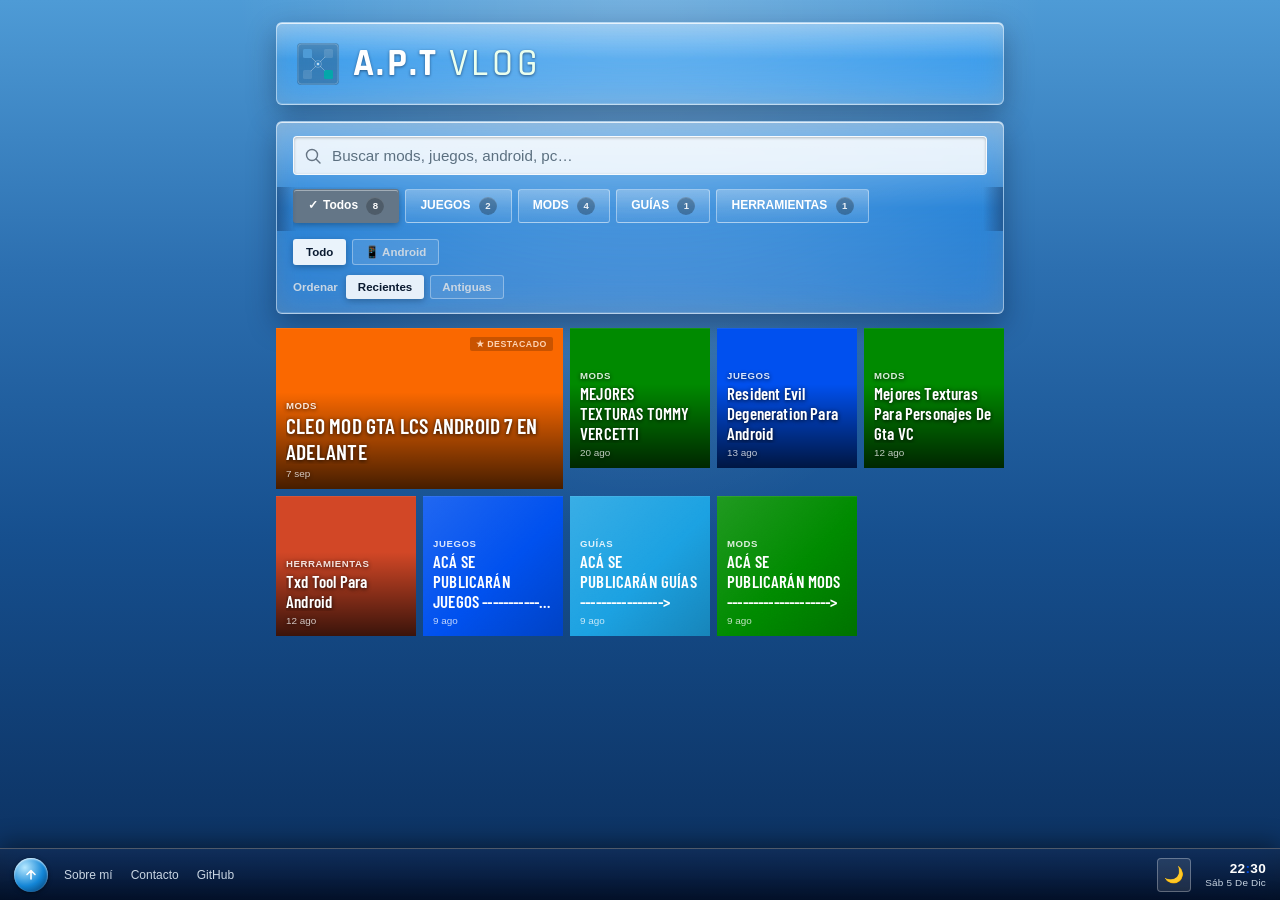
==== commit 5d95d0b6: "Actualizar index.html" ====
--- a/index.html
+++ b/index.html
@@ -9,9 +9,9 @@
 <meta property="og:description" content="Bitácora personal de hallazgos, mods, guías y firmware.">
 <meta property="og:type" content="website">
 <meta property="og:url" content="https://bash-666.github.io/">
-<meta property="og:image" content="https://bash-666.github.io/img/og-cover.png">
+<meta property="og:image" content="https://bash-666.github.io/img/og-cover.webp">
 <meta name="twitter:card" content="summary_large_image">
-<meta name="twitter:image" content="https://bash-666.github.io/img/og-cover.png">
+<meta name="twitter:image" content="https://bash-666.github.io/img/og-cover.webp">
 
 <script data-goatcounter="https://aptvlog.goatcounter.com/count"
         async src="//gc.zgo.at/count.js"></script>
@@ -93,13 +93,13 @@
     ],
     "images": [
       {
-        "src": "img/ig-fix1.png",
+        "src": "img/ig-fix1.webp",
         "caption": "",
         "w": 100,
         "h": 100
       },
       {
-        "src": "img/ig-fix2.png",
+        "src": "img/ig-fix2.webp",
         "caption": "",
         "w": 100,
         "h": 100
@@ -118,7 +118,7 @@
     ],
     "images": [
       {
-        "src": "img/txd.png",
+        "src": "img/txd.webp",
         "caption": "",
         "w": 100,
         "h": 100
@@ -141,13 +141,13 @@
     ],
     "images": [
       {
-        "src": "img/rede.png",
+        "src": "img/rede.webp",
         "caption": "",
         "w": 100,
         "h": 100
       },
       {
-        "src": "img/rede2.png",
+        "src": "img/rede2.webp",
         "caption": "",
         "w": 100,
         "h": 93
@@ -168,13 +168,13 @@
     ],
     "images": [
       {
-        "src": "img/tom1.png",
+        "src": "img/tom1.webp",
         "caption": "ANTES",
         "w": 100,
         "h": 100
       },
       {
-        "src": "img/tom2.png",
+        "src": "img/tom2.webp",
         "caption": "DESPUÉS",
         "w": 100,
         "h": 100
@@ -196,7 +196,7 @@
     ],
     "images": [
       {
-        "src": "img/gtalcs.jpeg",
+        "src": "img/gtalcs.webp",
         "caption": "",
         "w": 100,
         "h": 100
--- a/styles.css
+++ b/styles.css
@@ -0,0 +1,871 @@
+:root{
+  --cobalt:#0050EF;
+  --teal:#00ABA9;
+  --orange:#FA6800;
+  --violet:#6A00FF;
+  --magenta:#D80073;
+  --steel:#647687;
+  --green:#60A917;
+  --ink:#F2F2F2;
+  --ink-dim:#c9d6e3;
+  --muted:#7f92a6;
+  --glass-line:rgba(255,255,255,0.45);
+  --taskbar-h:52px;
+  --bg-grad:
+    radial-gradient(ellipse at 50% -10%, rgba(255,255,255,0.25), rgba(255,255,255,0) 45%),
+    linear-gradient(180deg, #4E9BD6 0%, #2C6FB0 30%, #164F8E 60%, #0B2E5C 100%);
+}
+
+body.dark-mode{
+  --ink:#E8EEF4;
+  --ink-dim:#8fa6bc;
+  --muted:#546878;
+  --glass-line:rgba(255,255,255,0.18);
+  --bg-grad:
+    radial-gradient(ellipse at 50% -10%, rgba(255,255,255,0.06), rgba(255,255,255,0) 45%),
+    linear-gradient(180deg, #1a2a3a 0%, #0f1e2e 35%, #080f1a 70%, #030810 100%);
+}
+body.dark-mode .glass{
+  background:linear-gradient(180deg, rgba(255,255,255,0.12), rgba(255,255,255,0.02) 45%, rgba(255,255,255,0.06));
+  border-color:var(--glass-line);
+}
+body.dark-mode #search{
+  background:rgba(20,35,55,0.85);
+  color:#e0ecf8;
+  border-color:rgba(255,255,255,0.2);
+}
+body.dark-mode img{ filter: brightness(0.85); }
+body.dark-mode #search::placeholder{ color:#5a7a96; }
+
+*{ box-sizing:border-box; }
+html{ scroll-behavior:smooth; }
+
+html,body{
+  margin:0;
+  min-height:100%;
+  color:var(--ink);
+  font-family:'Segoe UI', 'Segoe UI Historic', Tahoma, Roboto, 'Helvetica Neue', Arial, sans-serif;
+  transition:background .3s ease, color .2s ease;
+}
+
+body{
+  background: var(--bg-grad);
+  background-attachment:fixed;
+  padding-bottom:calc(var(--taskbar-h) + 14px);
+}
+
+::selection{ background:var(--cobalt); color:#fff; }
+
+.wrap{ max-width:760px; margin:0 auto; padding:0 16px; }
+
+.glass{
+  background:linear-gradient(180deg, rgba(255,255,255,0.38), rgba(255,255,255,0.06) 45%, rgba(255,255,255,0.16));
+  -webkit-backdrop-filter:blur(14px) saturate(140%);
+  backdrop-filter:blur(14px) saturate(140%);
+  border:1px solid var(--glass-line);
+  border-radius:6px;
+  box-shadow:
+    inset 0 1px 0 rgba(255,255,255,0.75),
+    inset 0 -1px 0 rgba(255,255,255,0.15),
+    0 10px 28px rgba(0,15,40,0.35);
+}
+
+header{
+  margin:22px 0 16px;
+  padding:16px 20px;
+  display:flex;
+  align-items:center;
+  justify-content:space-between;
+  gap:12px;
+  flex-wrap:wrap;
+}
+.wordmark{
+  font-family:'Rajdhani', 'Segoe UI', sans-serif;
+  font-weight:700;
+  font-size:clamp(1.7rem, 6vw, 2.4rem);
+  letter-spacing:0.06em;
+  text-transform:uppercase;
+  color:#fff;
+  text-shadow:0 1px 3px rgba(0,20,50,0.55);
+  display:flex; align-items:center; gap:10px;
+}
+.wordmark b{ font-weight:500; color:#eaffee; letter-spacing:0.1em; }
+.tagline{ font-size:0.72rem; color:var(--ink-dim); font-weight:400; margin-top:2px; }
+
+.toolbar{ padding:14px 16px; margin-bottom:14px; }
+.search-row{ position:relative; margin-bottom:12px; }
+.search-row svg{
+  position:absolute; left:12px; top:50%; transform:translateY(-50%);
+  opacity:0.6; pointer-events:none;
+}
+#search{
+  width:100%;
+  background:rgba(255,255,255,0.85);
+  border:1px solid rgba(255,255,255,0.6);
+  border-radius:4px;
+  color:#123;
+  font-family:inherit;
+  font-size:0.95rem;
+  padding:10px 14px 10px 38px;
+  outline:none;
+  box-shadow:inset 0 1px 3px rgba(0,0,0,0.25);
+}
+#search::placeholder{ color:#5c7080; }
+#search:focus{ box-shadow:inset 0 1px 3px rgba(0,0,0,0.25), 0 0 0 2px rgba(255,255,255,0.6); }
+
+.cats-scroll{
+  position:relative;
+  margin:0 -16px;
+  padding:0 16px;
+}
+.cats-scroll::before, .cats-scroll::after{
+  content:'';
+  position:absolute;
+  top:0; bottom:0;
+  width:20px;
+  pointer-events:none;
+  z-index:1;
+}
+.cats-scroll::before{
+  left:0;
+  background:linear-gradient(90deg, rgba(20,60,110,0.55), rgba(20,60,110,0));
+}
+.cats-scroll::after{
+  right:0;
+  background:linear-gradient(270deg, rgba(20,60,110,0.55), rgba(20,60,110,0));
+}
+.cats{
+  display:flex;
+  flex-wrap:nowrap;
+  gap:6px;
+  overflow-x:auto;
+  overflow-y:hidden;
+  scroll-behavior:smooth;
+  -webkit-overflow-scrolling:touch;
+  scrollbar-width:none;
+  padding:2px 0 8px;
+}
+.cats::-webkit-scrollbar{ display:none; }
+.cat-btn{
+  font-family:inherit;
+  font-size:0.75rem;
+  font-weight:600;
+  padding:7px 14px;
+  border-radius:3px;
+  border:1px solid rgba(255,255,255,0.4);
+  background:linear-gradient(180deg, rgba(255,255,255,0.28), rgba(255,255,255,0.04));
+  color:#fff;
+  cursor:pointer;
+  transition:background .12s ease, transform .1s ease;
+  flex:0 0 auto;
+  white-space:nowrap;
+}
+.cat-btn:hover{ background:linear-gradient(180deg, rgba(255,255,255,0.42), rgba(255,255,255,0.08)); }
+.cat-btn.active{
+  background:var(--c, var(--cobalt));
+  border-color:transparent;
+  color:var(--cat-ink, #fff);
+  box-shadow:inset 0 1px 0 rgba(255,255,255,0.4), 0 2px 6px rgba(0,0,0,0.3);
+}
+.cat-btn.active::before{
+  content:"✓";
+  margin-right:5px;
+  font-weight:700;
+}
+
+.tiles{
+  display:grid;
+  grid-template-columns:repeat(2, 1fr);
+  gap:7px;
+  margin-bottom:20px;
+  transition:opacity .15s ease;
+}
+.tiles.fade-out{ opacity:0; }
+@media (orientation:landscape){
+  .tiles{ grid-template-columns:repeat(4, 1fr); }
+}
+@media (min-width:900px){
+  .tiles{ grid-template-columns:repeat(5, 1fr); }
+}
+
+.tile{
+  position:relative;
+  aspect-ratio:1;
+  background:var(--c, var(--steel));
+  color:#fff;
+  cursor:pointer;
+  overflow:hidden;
+  display:flex;
+  flex-direction:column;
+  justify-content:flex-end;
+  padding:10px;
+  transition:transform .13s ease, box-shadow .13s ease;
+  box-shadow:0 1px 0 rgba(255,255,255,0.08) inset;
+}
+.tile:not(.has-thumb)::after{
+  content:"";
+  position:absolute; inset:0;
+  background:
+    linear-gradient(135deg, rgba(255,255,255,0.13) 0%, rgba(255,255,255,0) 55%, rgba(0,0,0,0.18) 100%);
+  pointer-events:none;
+  z-index:0;
+}
+.tile:not(.has-thumb)::before{
+  content:"";
+  position:absolute; inset:0;
+  background-image:url("data:image/svg+xml,%3Csvg xmlns='http://www.w3.org/2000/svg' width='200' height='200'%3E%3Cfilter id='n'%3E%3CfeTurbulence type='fractalNoise' baseFrequency='0.75' numOctaves='4' stitchTiles='stitch'/%3E%3CfeColorMatrix type='saturate' values='0'/%3E%3C/filter%3E%3Crect width='200' height='200' filter='url(%23n)' opacity='0.05'/%3E%3C/svg%3E");
+  background-size:200px 200px;
+  pointer-events:none;
+  z-index:0;
+  mix-blend-mode:overlay;
+}
+.tile.has-thumb{ background-size:cover; background-position:center; }
+.tile.has-thumb::before{
+  content:"";
+  position:absolute; inset:0;
+  background:linear-gradient(180deg, rgba(0,0,0,0) 40%, rgba(0,0,0,0.72) 100%);
+  pointer-events:none;
+}
+.tile > *{ position:relative; z-index:1; }
+.tile.wide{
+  grid-column:span 2;
+  aspect-ratio:2/1;
+}
+.tile-wide-star{
+  position:absolute;
+  top:9px; right:10px;
+  font-size:0.55rem;
+  font-weight:700;
+  letter-spacing:0.06em;
+  opacity:0.7;
+  background:rgba(0,0,0,0.28);
+  padding:2px 6px;
+  border-radius:2px;
+  z-index:2;
+  pointer-events:none;
+}
+.tile:active, .tile.pressed{ transform:scale(0.96); }
+.tile:hover{
+  box-shadow:0 0 0 2px rgba(255,255,255,0.55) inset;
+  transform:translateY(-2px);
+}
+
+.badge-new{
+  position:absolute;
+  top:8px; left:8px;
+  font-size:0.52rem;
+  font-weight:800;
+  letter-spacing:0.07em;
+  background:#D80073;
+  color:#fff;
+  padding:2px 6px;
+  border-radius:2px;
+  z-index:3;
+  box-shadow:0 1px 4px rgba(0,0,0,0.4);
+}
+
+.device-row{
+  display:flex;
+  gap:6px;
+  margin-top:8px;
+  flex-wrap:wrap;
+}
+.dev-btn{
+  font-family:inherit;
+  font-size:0.72rem;
+  font-weight:600;
+  padding:5px 12px;
+  border-radius:3px;
+  border:1px solid rgba(255,255,255,0.35);
+  background:rgba(255,255,255,0.1);
+  color:var(--ink-dim);
+  cursor:pointer;
+  transition:background .1s, color .1s, transform .1s;
+  white-space:nowrap;
+}
+.dev-btn:hover{ background:rgba(255,255,255,0.22); color:#fff; transform:translateY(-1px); }
+.dev-btn.active{
+  background:rgba(255,255,255,0.9);
+  color:#0a1a30;
+  border-color:transparent;
+  box-shadow:0 2px 6px rgba(0,0,0,0.25);
+}
+
+.controls-row{
+  display:flex;
+  flex-wrap:wrap;
+  align-items:center;
+  gap:10px;
+  margin-top:10px;
+  justify-content:space-between;
+}
+.active-filters{
+  display:flex;
+  flex-wrap:wrap;
+  gap:6px;
+  align-items:center;
+  min-height:28px;
+}
+.active-filters:empty{ display:none; }
+.filter-chip{
+  display:inline-flex;
+  align-items:center;
+  gap:6px;
+  font-size:0.72rem;
+  font-weight:600;
+  padding:4px 8px 4px 10px;
+  border-radius:3px;
+  background:rgba(255,255,255,0.18);
+  border:1px solid rgba(255,255,255,0.35);
+  color:#fff;
+}
+.filter-chip button{
+  background:rgba(0,0,0,0.25);
+  border:none;
+  color:#fff;
+  width:18px; height:18px;
+  border-radius:50%;
+  font-size:0.85rem;
+  line-height:1;
+  cursor:pointer;
+  display:flex; align-items:center; justify-content:center;
+  padding:0;
+}
+.filter-chip button:hover{ background:rgba(0,0,0,0.45); }
+.clear-all-btn{
+  font-family:inherit;
+  font-size:0.72rem;
+  font-weight:600;
+  padding:4px 10px;
+  border-radius:3px;
+  border:1px solid rgba(255,255,255,0.35);
+  background:transparent;
+  color:var(--ink-dim);
+  cursor:pointer;
+}
+.clear-all-btn:hover{ background:rgba(255,255,255,0.15); color:#fff; }
+.sort-row{
+  display:flex;
+  align-items:center;
+  gap:6px;
+}
+.sort-row label{
+  font-size:0.72rem;
+  color:var(--ink-dim);
+  font-weight:600;
+  margin-right:2px;
+}
+.sort-btn{
+  font-family:inherit;
+  font-size:0.72rem;
+  font-weight:600;
+  padding:5px 11px;
+  border-radius:3px;
+  border:1px solid rgba(255,255,255,0.35);
+  background:rgba(255,255,255,0.08);
+  color:var(--ink-dim);
+  cursor:pointer;
+  transition:background .1s, color .1s;
+  white-space:nowrap;
+}
+.sort-btn:hover{ background:rgba(255,255,255,0.18); color:#fff; }
+.sort-btn.active{
+  background:rgba(255,255,255,0.88);
+  color:#0a1a30;
+  border-color:transparent;
+  box-shadow:0 2px 6px rgba(0,0,0,0.25);
+}
+
+.section-divider{
+  grid-column: 1 / -1;
+  display: flex;
+  align-items: center;
+  gap: 10px;
+  margin: 4px 0 2px;
+}
+.section-divider span{
+  font-size: 0.6rem;
+  font-weight: 700;
+  letter-spacing: 0.1em;
+  color: var(--ink-dim);
+  white-space: nowrap;
+  opacity: 0.7;
+}
+.section-divider::after{
+  content: "";
+  flex: 1;
+  height: 1px;
+  background: rgba(255,255,255,0.18);
+}
+
+@keyframes tile-in {
+  from { opacity: 0; transform: translateY(14px); }
+  to   { opacity: 1; transform: translateY(0); }
+}
+.tile.tile-animate {
+  animation: tile-in 220ms ease both;
+}
+@media (prefers-reduced-motion: reduce) {
+  .tile.tile-animate { animation: none; opacity: 1; transform: none; }
+}
+
+@media (prefers-reduced-motion: reduce){
+  *, *::before, *::after{
+    animation-duration:0.01ms !important;
+    animation-iteration-count:1 !important;
+    transition-duration:0.01ms !important;
+    scroll-behavior:auto !important;
+  }
+}
+.tile:focus-visible{
+  outline:3px solid #fff;
+  outline-offset:2px;
+}
+.detail-body p, .detail-summary{
+  font-size:1rem;
+}
+@media (max-width:420px){
+  .detail-body p, .detail-summary{ font-size:1.05rem; line-height:1.75; }
+}
+
+.tile .tile-cat{
+  font-size:0.6rem;
+  font-weight:700;
+  text-transform:uppercase;
+  letter-spacing:0.06em;
+  opacity:0.85;
+  margin-bottom:2px;
+}
+.detail-title{
+  font-family: 'Barlow Condensed', 'Segoe UI', sans-serif;
+  font-weight:300;
+  font-size:clamp(2.2rem, 8vw, 3.2rem);
+  line-height:1.05;
+  letter-spacing:0.01em;
+  margin:0 0 10px;
+  text-transform:uppercase;
+}
+.tile .tile-title{
+  font-family: 'Barlow Condensed', 'Segoe UI', sans-serif;
+  font-weight:600;
+  font-size:1.05rem;
+  line-height:1.2;
+  letter-spacing:0.01em;
+  display:-webkit-box;
+  -webkit-line-clamp:3;
+  -webkit-box-orient:vertical;
+  overflow:hidden;
+}
+.tile.wide .tile-title{ font-size:1.35rem; -webkit-line-clamp:2; }
+.tile .tile-date{
+  font-size:0.62rem;
+  opacity:0.75;
+  margin-top:4px;
+}
+
+.tile.has-thumb .tile-cat,
+.tile.has-thumb .tile-title,
+.tile.has-thumb .tile-date{
+  text-shadow:0 1px 4px rgba(0,0,0,0.85);
+}
+
+.cat-btn .count{
+  display:inline-flex;
+  align-items:center;
+  justify-content:center;
+  min-width:18px;
+  height:18px;
+  padding:0 5px;
+  border-radius:9px;
+  font-size:0.6rem;
+  font-weight:700;
+  background:rgba(0,0,0,0.28);
+  color:rgba(255,255,255,0.9);
+  margin-left:5px;
+  line-height:1;
+  vertical-align:middle;
+  box-shadow:inset 0 1px 0 rgba(255,255,255,0.15);
+}
+.cat-btn.active .count{
+  background:rgba(0,0,0,0.22);
+  color:#fff;
+}
+
+.toast{
+  position:fixed; left:50%; bottom:calc(var(--taskbar-h) + 16px); transform:translate(-50%, 12px);
+  background:rgba(10,25,50,0.92);
+  color:#fff; font-size:0.85rem; font-weight:600;
+  padding:12px 20px; border-radius:6px;
+  border:1px solid rgba(255,255,255,0.3);
+  box-shadow:0 8px 24px rgba(0,0,0,0.4);
+  opacity:0; pointer-events:none;
+  transition:opacity .18s ease, transform .18s ease;
+  z-index:100;
+  max-width:90vw; text-align:center;
+}
+.toast.show{ opacity:1; transform:translate(-50%, 0); }
+
+.state-msg{
+  grid-column:1 / -1;
+  color:var(--ink-dim);
+  font-style:italic;
+  font-size:0.9rem;
+  padding:30px 0;
+  text-align:center;
+}
+
+.detail-screen{
+  position:fixed; inset:0;
+  background:var(--c, var(--steel));
+  color:#fff;
+  z-index:80;
+  overflow-y:auto;
+  transform:scale(0.92);
+  opacity:0;
+  pointer-events:none;
+  transition:transform .22s ease, opacity .22s ease;
+}
+.detail-screen.open{
+  transform:scale(1);
+  opacity:1;
+  pointer-events:auto;
+}
+.detail-inner{ max-width:680px; margin:0 auto; padding:60px 24px 60px; }
+.back-btn{
+  position:fixed; top:16px; left:16px;
+  width:42px; height:42px;
+  border-radius:50%;
+  background:rgba(0,0,0,0.18);
+  border:1px solid rgba(255,255,255,0.3);
+  color:#fff;
+  font-size:1.2rem;
+  cursor:pointer;
+  display:flex; align-items:center; justify-content:center;
+  z-index:81;
+}
+.back-btn:hover{ background:rgba(0,0,0,0.3); }
+.share-btn{
+  position:fixed; top:16px; right:16px;
+  width:42px; height:42px;
+  border-radius:50%;
+  background:rgba(0,0,0,0.18);
+  border:1px solid rgba(255,255,255,0.3);
+  color:#fff;
+  cursor:pointer;
+  display:flex; align-items:center; justify-content:center;
+  z-index:81;
+}
+.share-btn:hover{ background:rgba(0,0,0,0.3); }
+.share-btn svg{ width:18px; height:18px; }
+.detail-cat{
+  font-size:0.75rem; font-weight:700; text-transform:uppercase; letter-spacing:0.08em;
+  opacity:0.85; margin-bottom:6px;
+}
+.detail-meta{ font-size:0.8rem; opacity:0.85; margin-bottom:28px; }
+.detail-meta .sep{ margin:0 6px; opacity:0.6; }
+.detail-summary{ font-size:1.05rem; opacity:0.95; margin-bottom:26px; max-width:60ch; }
+.detail-body p{ font-size:0.95rem; line-height:1.7; opacity:0.9; margin:0 0 16px; max-width:62ch; white-space:pre-wrap; }
+.detail-body .note{
+  display:flex;
+  gap:10px;
+  align-items:flex-start;
+  font-size:0.9rem;
+  line-height:1.55;
+  max-width:62ch;
+  margin:0 0 18px;
+  padding:12px 14px;
+  background:rgba(0,0,0,0.22);
+  border-left:3px solid rgba(255,255,255,0.85);
+  border-radius:0 4px 4px 0;
+  white-space:pre-wrap;
+}
+.detail-body .note::before{
+  content:"⚠";
+  flex-shrink:0;
+  font-size:1rem;
+  line-height:1.55;
+}
+.detail-summary a, .detail-body a{
+  color:var(--link-c, #bfe0ff);
+  text-decoration:underline;
+  text-underline-offset:2px;
+  word-break:break-word;
+}
+.detail-summary a:hover, .detail-body a:hover,
+.detail-summary a:focus-visible, .detail-body a:focus-visible{ color:#fff; }
+.carousel{ margin:24px 0 4px; }
+.carousel-frame{
+  position:relative;
+  width:100%;
+  aspect-ratio:1;
+  background:rgba(0,0,0,0.2);
+  border:1px solid rgba(255,255,255,0.2);
+  overflow:hidden;
+}
+.carousel-frame.loading::before{
+  content:"";
+  position:absolute; inset:0;
+  background:linear-gradient(90deg,
+    rgba(255,255,255,0.06) 25%,
+    rgba(255,255,255,0.16) 37%,
+    rgba(255,255,255,0.06) 63%);
+  background-size:400% 100%;
+  animation:skeleton-shimmer 1.4s ease-in-out infinite;
+  z-index:1;
+}
+@keyframes skeleton-shimmer{
+  0%{ background-position:100% 0; }
+  100%{ background-position:0 0; }
+}
+.carousel-frame img{
+  position:absolute;
+  top:50%; left:50%;
+  transform:translate(-50%, -50%);
+  max-width:100%; max-height:100%;
+  object-fit:contain;
+  display:block;
+  opacity:0;
+  transition:opacity .22s ease;
+  pointer-events:none;
+}
+.carousel-frame img.active{ opacity:0; }
+.carousel-frame img.active.loaded{ opacity:1; }
+.carousel-btn{
+  position:absolute; top:50%; transform:translateY(-50%);
+  width:34px; height:34px;
+  border-radius:50%;
+  background:rgba(0,0,0,0.45);
+  border:1px solid rgba(255,255,255,0.4);
+  color:#fff;
+  font-size:1rem;
+  display:flex; align-items:center; justify-content:center;
+  cursor:pointer;
+  z-index:2;
+}
+.carousel-btn.prev{ left:8px; }
+.carousel-btn.next{ right:8px; }
+.carousel-count{
+  position:absolute; bottom:8px; right:8px;
+  background:rgba(0,0,0,0.5);
+  color:#fff; font-size:0.65rem;
+  padding:2px 7px; border-radius:10px;
+  z-index:2;
+}
+.carousel-caption{
+  font-size:0.72rem; opacity:0.85;
+  padding:6px 2px 0;
+}
+
+.taskbar{
+  position:fixed; left:0; right:0; bottom:0;
+  height:var(--taskbar-h);
+  display:flex; align-items:center;
+  gap:14px;
+  padding:0 14px;
+  background:linear-gradient(180deg, rgba(20,45,80,0.72), rgba(4,15,35,0.92));
+  -webkit-backdrop-filter:blur(20px) saturate(180%);
+  backdrop-filter:blur(20px) saturate(180%);
+  border-top:1px solid rgba(255,255,255,0.3);
+  box-shadow:0 -4px 24px rgba(0,0,0,0.45);
+  z-index:70;
+}
+.taskbar .start-orb{
+  width:34px; height:34px; border-radius:50%; flex-shrink:0;
+  background:radial-gradient(circle at 32% 28%, #b6e8ff, #1487d8 55%, #04315e 100%);
+  box-shadow:inset 0 1px 2px rgba(255,255,255,0.85), 0 1px 4px rgba(0,0,0,0.5);
+  border:none; cursor:pointer;
+  display:flex; align-items:center; justify-content:center;
+  transition:transform .12s ease;
+}
+.taskbar .start-orb:hover{ transform:scale(1.08); }
+.taskbar .start-orb svg{ display:block; pointer-events:none; }
+.taskbar .links{
+  display:flex; gap:14px; flex:1; overflow-x:auto;
+  font-size:0.75rem;
+}
+.taskbar .links a{
+  color:var(--ink-dim); text-decoration:none; white-space:nowrap;
+  padding:4px 2px;
+}
+.taskbar .links a:hover, .taskbar .links a:focus-visible{ color:#fff; }
+.taskbar .clock{ text-align:right; flex-shrink:0; line-height:1.15; }
+.taskbar .clock .time{
+  font-size:0.85rem;
+  font-weight:600;
+  color:#fff;
+  font-variant-numeric: tabular-nums;
+  font-feature-settings: "tnum";
+  letter-spacing:0.3px;
+  transition: opacity .15s ease;
+}
+.taskbar .clock .time .sep{ color:var(--cobalt); }
+.taskbar .clock .date{
+  font-size:0.62rem;
+  color:var(--ink-dim);
+  text-transform:capitalize;
+  letter-spacing:0.2px;
+}
+
+.dl-btn{
+  display:inline-flex;
+  align-items:center;
+  gap:10px;
+  margin-top:10px;
+  padding:14px 24px;
+  background:var(--dl-bg, rgba(255,255,255,0.18));
+  border:1px solid var(--dl-border, rgba(255,255,255,0.45));
+  border-radius:6px;
+  color:inherit;
+  font-family:inherit;
+  font-size:1rem;
+  font-weight:600;
+  cursor:pointer;
+  text-decoration:none;
+  transition:background .12s, transform .1s;
+  word-break:break-all;
+}
+.dl-btn:hover{ background:rgba(255,255,255,0.3); transform:translateY(-1px); }
+.dl-btn svg{ flex-shrink:0; width:20px; height:20px; }
+
+.dl-label{
+  font-family:'Rajdhani', 'Segoe UI', sans-serif;
+  font-weight:700;
+  font-size:1.02em;
+  letter-spacing:0.04em;
+  text-transform:uppercase;
+  opacity:0.92;
+}
+
+.theme-btn{
+  width:34px; height:34px;
+  border-radius:4px;
+  flex-shrink:0;
+  border:1px solid rgba(255,255,255,0.3);
+  background:rgba(255,255,255,0.1);
+  color:#fff;
+  cursor:pointer;
+  display:flex; align-items:center; justify-content:center;
+  font-size:1rem;
+  transition:background .12s, transform .12s ease;
+}
+.theme-btn:hover{ background:rgba(255,255,255,0.22); transform:scale(1.08); }
+
+.menu-btn{
+  display:none;
+  width:38px; height:38px;
+  flex-shrink:0;
+  align-items:center; justify-content:center;
+  border-radius:4px;
+  border:1px solid rgba(255,255,255,0.35);
+  background:rgba(255,255,255,0.08);
+  color:#fff;
+  cursor:pointer;
+  transition:background .12s, transform .12s ease;
+}
+.menu-btn:hover, .menu-btn:focus-visible{ background:rgba(255,255,255,0.2); transform:scale(1.08); }
+.menu-btn svg{ display:block; }
+
+.nav-backdrop{
+  position:fixed; inset:0;
+  background:rgba(4,15,35,0.55);
+  z-index:90;
+  opacity:0; pointer-events:none;
+  transition:opacity .18s ease;
+}
+.nav-backdrop.open{ opacity:1; pointer-events:auto; }
+
+.nav-sheet{
+  position:fixed; left:0; right:0; bottom:0;
+  z-index:91;
+  padding:10px 10px calc(env(safe-area-inset-bottom,0px) + 14px);
+  border-radius:10px 10px 0 0;
+  transform:translateY(100%);
+  transition:transform .22s ease;
+}
+.nav-sheet.open{ transform:translateY(0); }
+.nav-sheet .sheet-handle{
+  width:36px; height:4px; border-radius:2px;
+  background:rgba(255,255,255,0.4);
+  margin:2px auto 12px;
+}
+.nav-sheet a{
+  display:flex; align-items:center;
+  gap:12px;
+  font-size:1rem;
+  font-weight:600;
+  color:#fff;
+  text-decoration:none;
+  padding:14px 12px;
+  border-radius:6px;
+  min-height:44px;
+}
+.nav-sheet a:hover, .nav-sheet a:focus-visible{ background:rgba(255,255,255,0.14); }
+.nav-sheet a:not(:last-child){ border-bottom:1px solid rgba(255,255,255,0.12); }
+.nav-sheet a .dot{
+  width:8px; height:8px; border-radius:50%; flex-shrink:0;
+  background:var(--c, var(--cobalt));
+}
+
+@media (max-width:420px){
+  header{ margin:14px 0 12px; padding:14px 16px; }
+  .taskbar .links{ display:none; }
+  .menu-btn{ display:flex; }
+}
+
+/* ============================================
+   RENDIMIENTO EN MÓVIL
+   Optimizado para Firefox Android y navegadores
+   sin aceleración GPU para backdrop-filter.
+   ============================================ */
+@media (max-width: 768px){
+  /* 1. Sin blur: principal causa de lag en scroll */
+  .glass,
+  .taskbar,
+  .nav-sheet {
+    -webkit-backdrop-filter: none;
+    backdrop-filter: none;
+  }
+  .glass {
+    background: rgba(30,70,120,0.9);
+  }
+  body.dark-mode .glass {
+    background: rgba(15,30,50,0.92);
+  }
+  .taskbar {
+    background: rgba(10,25,50,0.96);
+  }
+  body.dark-mode .taskbar {
+    background: rgba(3,8,16,0.97);
+  }
+  .nav-sheet {
+    background: rgba(20,45,80,0.97);
+  }
+
+  /* 2. Sin fondo fijo: evita repintar el gradiente al hacer scroll */
+  body {
+    background-attachment: scroll;
+  }
+
+  /* 3. Sin animación de entrada de tiles */
+  .tile.tile-animate {
+    animation: none;
+    opacity: 1;
+    transform: none;
+  }
+
+  /* 4. Sin shimmer animado: fondo plano mientras carga */
+  .carousel-frame.loading::before {
+    animation: none;
+    background: rgba(255,255,255,0.08);
+  }
+
+  /* 5. Sin transición de fondo del body (el cambio de tema no se anima en móvil) */
+  html, body {
+    transition: none;
+  }
+}
+
+/* Quitar will-change global: solo consumía memoria sin beneficio real */
+.glass {
+  will-change: auto;
+}
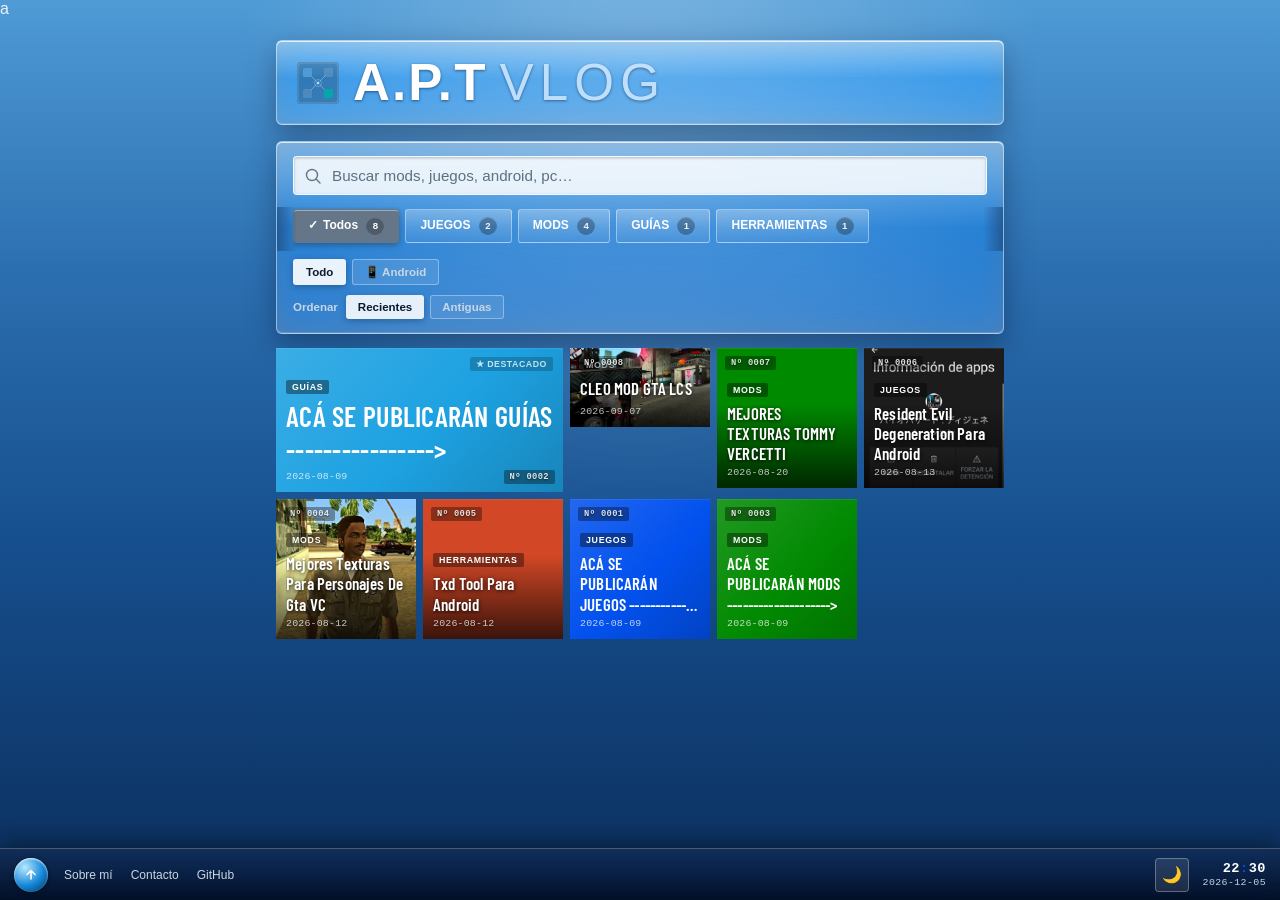
==== commit 7e3c1f0f: "Actualizar index.html" ====
--- a/index.html
+++ b/index.html
@@ -1,4 +1,4 @@
-<!DOCTYPE html>
+a<!DOCTYPE html>
 <html lang="es">
 <head>
 <meta charset="UTF-8">
@@ -245,7 +245,7 @@
 <link rel="preconnect" href="https://fonts.googleapis.com">
 <link rel="preconnect" href="https://fonts.gstatic.com" crossorigin>
 <link href="https://fonts.googleapis.com/css2?family=Barlow+Condensed:wght@300;600;700&family=Rajdhani:wght@500;700&display=swap" rel="stylesheet">
-<link rel="icon" href="data:image/svg+xml,%3Csvg xmlns='http://www.w3.org/2000/svg' viewBox='0 0 64 64'%3E%3Cdefs%3E%3CradialGradient id='g' cx='32%25' cy='28%25' r='75%25'%3E%3Cstop offset='0%25' stop-color='%23b6e8ff'/%3E%3Cstop offset='55%25' stop-color='%231487d8'/%3E%3Cstop offset='100%25' stop-color='%2304315e'/%3E%3C/radialGradient%3E%3C/defs%3E%3Ccircle cx='32' cy='32' r='30' fill='url(%23g)'/%3E%3C/svg%3E">
+<link rel="icon" href="data:image/svg+xml,%3Csvg xmlns='http://www.w3.org/2000/svg' viewBox='0 0 64 64'%3E%3Crect width='64' height='64' fill='%230050EF'/%3E%3Ccircle cx='32' cy='32' r='10' fill='white'/%3E%3C/svg%3E">
 <link rel="stylesheet" href="styles.css">
 </head>
 <body>
--- a/styles.css
+++ b/styles.css
@@ -80,16 +80,22 @@
   flex-wrap:wrap;
 }
 .wordmark{
-  font-family:'Rajdhani', 'Segoe UI', sans-serif;
+  font-family:'Barlow Condensed', 'Segoe UI', sans-serif;
   font-weight:700;
-  font-size:clamp(1.7rem, 6vw, 2.4rem);
-  letter-spacing:0.06em;
+  font-size:clamp(2.2rem, 8vw, 3.2rem);
+  letter-spacing:0.04em;
   text-transform:uppercase;
   color:#fff;
   text-shadow:0 1px 3px rgba(0,20,50,0.55);
-  display:flex; align-items:center; gap:10px;
-}
-.wordmark b{ font-weight:500; color:#eaffee; letter-spacing:0.1em; }
+  display:flex; align-items:center; gap:12px;
+  line-height:1;
+}
+.wordmark b{
+  font-weight:300;
+  color:#cfe8ff;
+  letter-spacing:0.12em;
+  opacity:0.85;
+}
 .tagline{ font-size:0.72rem; color:var(--ink-dim); font-weight:400; margin-top:2px; }
 
 .toolbar{ padding:14px 16px; margin-bottom:14px; }
@@ -217,7 +223,7 @@
   background-size:200px 200px;
   pointer-events:none;
   z-index:0;
-  mix-blend-mode:overlay;
+  opacity:0.5;
 }
 .tile.has-thumb{ background-size:cover; background-position:center; }
 .tile.has-thumb::before{
@@ -250,6 +256,24 @@
   transform:translateY(-2px);
 }
 
+/* Numeración de entrada */
+.tile-number{
+  position:absolute;
+  top:8px;
+  left:8px;
+  font-family:'Courier New', 'Consolas', monospace;
+  font-size:0.55rem;
+  font-weight:700;
+  letter-spacing:0.04em;
+  color:rgba(255,255,255,0.85);
+  background:rgba(0,0,0,0.35);
+  padding:2px 6px;
+  border-radius:2px;
+  z-index:3;
+  pointer-events:none;
+  text-shadow:0 1px 2px rgba(0,0,0,0.5);
+}
+
 .badge-new{
   position:absolute;
   top:8px; left:8px;
@@ -262,6 +286,27 @@
   border-radius:2px;
   z-index:3;
   box-shadow:0 1px 4px rgba(0,0,0,0.4);
+}
+
+/* Cuando hay badge NUEVO, mover numeración a la derecha del badge */
+.tile .badge-new ~ .tile-number{
+  left:auto;
+  right:8px;
+}
+/* En el tile destacado, el número va abajo-derecha para no chocar con
+   ni con "★ DESTACADO" (arriba-derecha) ni con "NUEVO" (arriba-izquierda) */
+.tile.wide .tile-number{
+  top:auto;
+  bottom:8px;
+  left:auto;
+  right:8px;
+}
+/* En el destacado, badge NUEVO un poco más prominente */
+.tile.wide .badge-new{
+  top:12px;
+  left:12px;
+  font-size:0.65rem;
+  padding:3px 8px;
 }
 
 .device-row{
@@ -428,13 +473,20 @@
   .detail-body p, .detail-summary{ font-size:1.05rem; line-height:1.75; }
 }
 
+/* Etiqueta de categoría con fondo */
 .tile .tile-cat{
-  font-size:0.6rem;
-  font-weight:700;
+  display:inline-block;
+  width:fit-content;
+  font-size:0.55rem;
+  font-weight:800;
   text-transform:uppercase;
-  letter-spacing:0.06em;
-  opacity:0.85;
-  margin-bottom:2px;
+  letter-spacing:0.08em;
+  background:rgba(0,0,0,0.38);
+  color:#fff;
+  padding:2px 6px;
+  border-radius:2px;
+  margin-bottom:6px;
+  opacity:1;
 }
 .detail-title{
   font-family: 'Barlow Condensed', 'Segoe UI', sans-serif;
@@ -456,17 +508,24 @@
   -webkit-box-orient:vertical;
   overflow:hidden;
 }
-.tile.wide .tile-title{ font-size:1.35rem; -webkit-line-clamp:2; }
+/* #8: destacado con título más grande */
+.tile.wide .tile-title{ font-size:1.75rem; -webkit-line-clamp:2; }
 .tile .tile-date{
   font-size:0.62rem;
   opacity:0.75;
   margin-top:4px;
+  font-family:'Courier New', 'Consolas', monospace;
+  letter-spacing:0.02em;
 }
 
 .tile.has-thumb .tile-cat,
 .tile.has-thumb .tile-title,
 .tile.has-thumb .tile-date{
   text-shadow:0 1px 4px rgba(0,0,0,0.85);
+}
+/* La etiqueta de categoría ya tiene su propio fondo, no necesita sombra de texto */
+.tile.has-thumb .tile-cat{
+  text-shadow:none;
 }
 
 .cat-btn .count{
@@ -561,7 +620,19 @@
   font-size:0.75rem; font-weight:700; text-transform:uppercase; letter-spacing:0.08em;
   opacity:0.85; margin-bottom:6px;
 }
-.detail-meta{ font-size:0.8rem; opacity:0.85; margin-bottom:28px; }
+/* #5: fecha del detalle como etiqueta monoespaciada */
+.detail-meta{
+  font-family:'Courier New', 'Consolas', monospace;
+  font-size:0.75rem;
+  letter-spacing:0.05em;
+  opacity:0.92;
+  text-transform:uppercase;
+  margin-bottom:28px;
+  padding:6px 10px;
+  background:rgba(0,0,0,0.22);
+  border-radius:3px;
+  display:inline-block;
+}
 .detail-meta .sep{ margin:0 6px; opacity:0.6; }
 .detail-summary{ font-size:1.05rem; opacity:0.95; margin-bottom:26px; max-width:60ch; }
 .detail-body p{ font-size:0.95rem; line-height:1.7; opacity:0.9; margin:0 0 16px; max-width:62ch; white-space:pre-wrap; }
@@ -689,21 +760,24 @@
 }
 .taskbar .links a:hover, .taskbar .links a:focus-visible{ color:#fff; }
 .taskbar .clock{ text-align:right; flex-shrink:0; line-height:1.15; }
+/* #7: reloj más técnico */
 .taskbar .clock .time{
+  font-family:'Courier New', 'Consolas', monospace;
   font-size:0.85rem;
-  font-weight:600;
+  font-weight:700;
   color:#fff;
   font-variant-numeric: tabular-nums;
   font-feature-settings: "tnum";
-  letter-spacing:0.3px;
+  letter-spacing:0.5px;
   transition: opacity .15s ease;
 }
 .taskbar .clock .time .sep{ color:var(--cobalt); }
 .taskbar .clock .date{
+  font-family:'Courier New', 'Consolas', monospace;
   font-size:0.62rem;
   color:var(--ink-dim);
-  text-transform:capitalize;
-  letter-spacing:0.2px;
+  text-transform:none;
+  letter-spacing:0.4px;
 }
 
 .dl-btn{
@@ -814,11 +888,8 @@
 
 /* ============================================
    RENDIMIENTO EN MÓVIL
-   Optimizado para Firefox Android y navegadores
-   sin aceleración GPU para backdrop-filter.
    ============================================ */
 @media (max-width: 768px){
-  /* 1. Sin blur: principal causa de lag en scroll */
   .glass,
   .taskbar,
   .nav-sheet {
@@ -841,31 +912,26 @@
     background: rgba(20,45,80,0.97);
   }
 
-  /* 2. Sin fondo fijo: evita repintar el gradiente al hacer scroll */
   body {
     background-attachment: scroll;
   }
 
-  /* 3. Sin animación de entrada de tiles */
   .tile.tile-animate {
     animation: none;
     opacity: 1;
     transform: none;
   }
 
-  /* 4. Sin shimmer animado: fondo plano mientras carga */
   .carousel-frame.loading::before {
     animation: none;
     background: rgba(255,255,255,0.08);
   }
 
-  /* 5. Sin transición de fondo del body (el cambio de tema no se anima en móvil) */
   html, body {
     transition: none;
   }
 }
 
-/* Quitar will-change global: solo consumía memoria sin beneficio real */
 .glass {
   will-change: auto;
 }
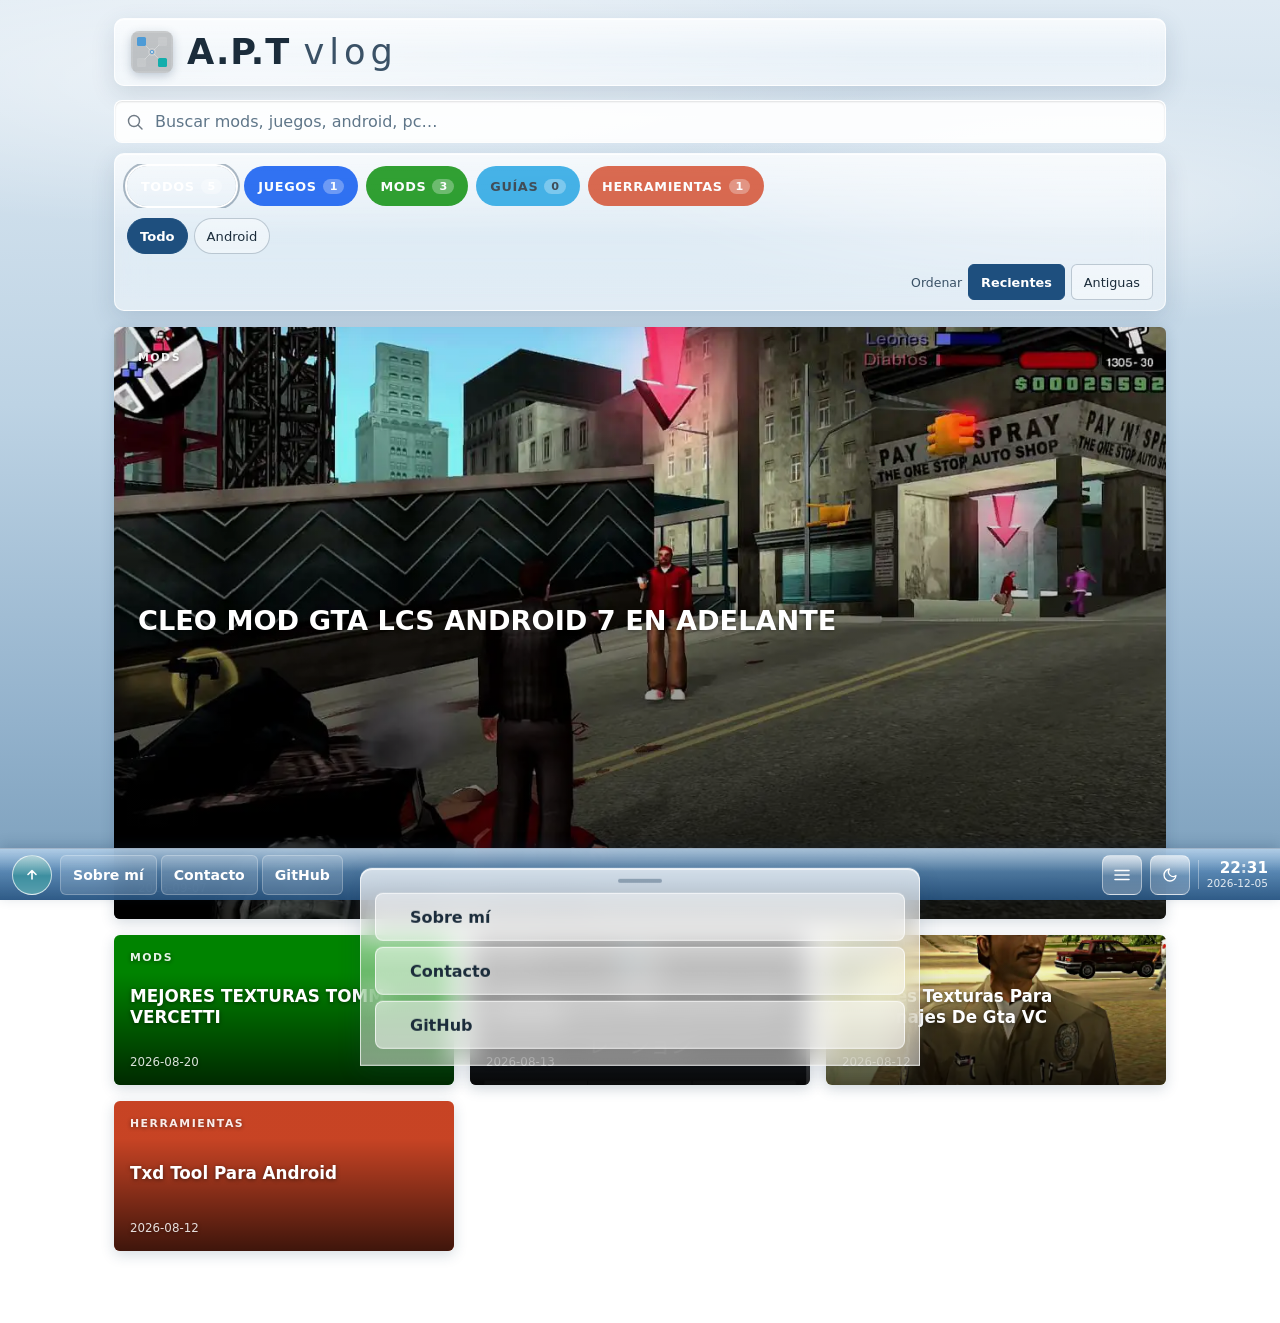
==== commit 317a2172: "Add files via upload" ====
--- a/index.html
+++ b/index.html
@@ -1,8 +1,8 @@
-a<!DOCTYPE html>
+<!DOCTYPE html>
 <html lang="es">
 <head>
 <meta charset="UTF-8">
-<meta name="viewport" content="width=device-width, initial-scale=1.0">
+<meta name="viewport" content="width=device-width, initial-scale=1.0, viewport-fit=cover">
 <title>A.P.T vlog</title>
 <meta name="description" content="Bitácora personal de hallazgos, mods, guías y firmware.">
 <meta property="og:title" content="A.P.T vlog">
@@ -27,8 +27,8 @@
         Pages, es solo tu herramienta local).
      2. Arma ahí tus categorías y entradas con el formulario.
      3. Copia el bloque de código que te genera.
-     4. Pégalo aquí abajo, reemplazando todo entre
-        INICIO DATOS y FIN DATOS.
+     4. Pégalo dentro de POSTS (o CATEGORIES), justo antes del ] de cierre.
+        Si la entrada anterior no termina en coma, agrégasela.
      5. Guarda y sube el cambio con git (add, commit, push).
      Solo tú, con acceso de escritura a tu repo de GitHub, puedes
      hacer ese último paso — esa es la protección real.
@@ -45,6 +45,7 @@
   const POSTS = [
     {
       id: "9633d626-28f5-4813-89dc-aeb733c1d86a",
+      hidden: true,
       title: "ACÁ SE PUBLICARÁN JUEGOS --------------->",
       category: "juegos",
       date: "2026-08-09",
@@ -57,6 +58,7 @@
     },
     {
       id: "7e6beac8-5e34-4bc0-b526-aba7e931dd16",
+      hidden: true,
       title: "ACÁ SE PUBLICARÁN GUÍAS ---------------->",
       category: "guias",
       date: "2026-08-09",
@@ -69,6 +71,7 @@
     },
     {
       id: "b9f3913f-a1be-444b-8604-b478cbdf5ae0",
+      hidden: true,
       title: "ACÁ SE PUBLICARÁN MODS -------------------->",
       category: "mods",
       date: "2026-08-09",
@@ -242,9 +245,6 @@
 </script>
 <!-- ===================== fin de entradas — no toques nada más abajo ===================== -->
 
-<link rel="preconnect" href="https://fonts.googleapis.com">
-<link rel="preconnect" href="https://fonts.gstatic.com" crossorigin>
-<link href="https://fonts.googleapis.com/css2?family=Barlow+Condensed:wght@300;600;700&family=Rajdhani:wght@500;700&display=swap" rel="stylesheet">
 <link rel="icon" href="data:image/svg+xml,%3Csvg xmlns='http://www.w3.org/2000/svg' viewBox='0 0 64 64'%3E%3Crect width='64' height='64' fill='%230050EF'/%3E%3Ccircle cx='32' cy='32' r='10' fill='white'/%3E%3C/svg%3E">
 <link rel="stylesheet" href="styles.css">
 </head>
@@ -277,11 +277,13 @@
     </div>
   </header>
 
-  <div class="toolbar glass">
-    <div class="search-row">
+  <div class="search-sticky"><div class="search-row">
       <svg width="16" height="16" viewBox="0 0 16 16" fill="none" aria-hidden="true"><circle cx="7" cy="7" r="5.5" stroke="#123" stroke-width="1.4"/><line x1="11" y1="11" x2="15" y2="15" stroke="#123" stroke-width="1.4" stroke-linecap="round"/></svg>
       <input id="search" type="search" placeholder="Buscar mods, juegos, android, pc…" autocomplete="off" aria-label="Buscar entradas">
-    </div>
+    </div></div>
+
+  <div class="toolbar glass">
+    
     <div class="cats-scroll">
       <div class="cats" id="cats" role="tablist" aria-label="Categorías">
         <button class="cat-btn active" data-cat="todos" style="--c:var(--steel)" role="tab" aria-selected="true">Todos</button>
@@ -303,10 +305,9 @@
 </div>
 
 <div class="detail-screen" id="detail-screen">
-  <button class="back-btn" id="back-btn" aria-label="Volver">←</button>
-  <button class="share-btn" id="share-btn" aria-label="Compartir esta entrada">
+  <div class="win-bar"><button class="back-btn" id="back-btn" aria-label="Volver"><svg width="20" height="20" viewBox="0 0 24 24" fill="none" stroke="currentColor" stroke-width="2.2" stroke-linecap="round" stroke-linejoin="round" aria-hidden="true"><path d="M19 12H5M11 6l-6 6 6 6"/></svg></button><span class="win-title" id="win-title"></span><button class="share-btn" id="share-btn" aria-label="Compartir esta entrada">
     <svg viewBox="0 0 24 24" fill="none" stroke="currentColor" stroke-width="2" stroke-linecap="round" stroke-linejoin="round"><circle cx="18" cy="5" r="3"/><circle cx="6" cy="12" r="3"/><circle cx="18" cy="19" r="3"/><line x1="8.6" y1="10.6" x2="15.4" y2="6.4"/><line x1="8.6" y1="13.4" x2="15.4" y2="17.6"/></svg>
-  </button>
+  </button></div>
   <div class="detail-inner" id="detail-inner"></div>
 </div>
 
@@ -318,7 +319,7 @@
   <button class="menu-btn" id="menu-btn" aria-haspopup="true" aria-expanded="false" aria-controls="nav-sheet" aria-label="Abrir menú de enlaces">
     <svg width="18" height="18" viewBox="0 0 18 18" fill="none"><path d="M2 4.5H16M2 9H16M2 13.5H16" stroke="#fff" stroke-width="1.6" stroke-linecap="round"/></svg>
   </button>
-  <button class="theme-btn" id="theme-btn" aria-label="Alternar modo oscuro" title="Modo oscuro / claro">🌙</button>
+  <button class="theme-btn" id="theme-btn" aria-label="Alternar modo oscuro" title="Modo oscuro / claro"><svg width="16" height="16" viewBox="0 0 24 24" fill="none" stroke="currentColor" stroke-width="2" stroke-linecap="round" stroke-linejoin="round" aria-hidden="true"><path d="M21 12.8A9 9 0 1 1 11.2 3a7 7 0 0 0 9.8 9.8z"/></svg></button>
   <div class="clock">
     <div class="time" id="clock-time">--:--</div>
     <div class="date" id="clock-date">—</div>
--- a/styles.css
+++ b/styles.css
@@ -1,937 +1,472 @@
+/* =====================================================================
+   A.P.T vlog — v3
+   Cielo claro y desaturado de fondo. Cristal Aero solo en encabezado,
+   barra de filtros, barra de tareas y barra de la entrada.
+   Tiles planos de color (Metro). Chips de categoría arriba del listado.
+   Breakpoints: celular < 640px · tableta 640–959px · escritorio ≥ 960px
+   ===================================================================== */
+
 :root{
-  --cobalt:#0050EF;
-  --teal:#00ABA9;
-  --orange:#FA6800;
-  --violet:#6A00FF;
-  --magenta:#D80073;
-  --steel:#647687;
-  --green:#60A917;
-  --ink:#F2F2F2;
-  --ink-dim:#c9d6e3;
-  --muted:#7f92a6;
-  --glass-line:rgba(255,255,255,0.45);
+  --ink:#1b2c3b;
+  --ink-dim:#3a5166;
+  --muted:#5f7689;
+  --glass-line:rgba(255,255,255,0.7);
   --taskbar-h:52px;
+  --font-ui:"Segoe UI","Frutiger","Trebuchet MS",system-ui,-apple-system,sans-serif;
+  --aero-gloss:linear-gradient(180deg, rgba(255,255,255,0.6) 0%, rgba(255,255,255,0.06) 48%, rgba(255,255,255,0) 52%, rgba(255,255,255,0.14) 100%);
   --bg-grad:
-    radial-gradient(ellipse at 50% -10%, rgba(255,255,255,0.25), rgba(255,255,255,0) 45%),
-    linear-gradient(180deg, #4E9BD6 0%, #2C6FB0 30%, #164F8E 60%, #0B2E5C 100%);
+    radial-gradient(ellipse 70% 25% at 20% 8%, rgba(255,255,255,0.55), rgba(255,255,255,0) 70%),
+    radial-gradient(ellipse 50% 20% at 85% 22%, rgba(255,255,255,0.45), rgba(255,255,255,0) 70%),
+    linear-gradient(180deg, #dfeaf3 0%, #bdd3e4 45%, #93b2cc 80%, #7a9ebb 100%);
 }
 
 body.dark-mode{
-  --ink:#E8EEF4;
-  --ink-dim:#8fa6bc;
-  --muted:#546878;
-  --glass-line:rgba(255,255,255,0.18);
+  --ink:#e4ebf2;
+  --ink-dim:#b3c3d3;
+  --muted:#8197ab;
+  --glass-line:rgba(255,255,255,0.16);
+  --aero-gloss:linear-gradient(180deg, rgba(255,255,255,0.16) 0%, rgba(255,255,255,0.02) 50%, rgba(255,255,255,0.06) 100%);
   --bg-grad:
-    radial-gradient(ellipse at 50% -10%, rgba(255,255,255,0.06), rgba(255,255,255,0) 45%),
-    linear-gradient(180deg, #1a2a3a 0%, #0f1e2e 35%, #080f1a 70%, #030810 100%);
-}
-body.dark-mode .glass{
-  background:linear-gradient(180deg, rgba(255,255,255,0.12), rgba(255,255,255,0.02) 45%, rgba(255,255,255,0.06));
-  border-color:var(--glass-line);
-}
-body.dark-mode #search{
-  background:rgba(20,35,55,0.85);
-  color:#e0ecf8;
-  border-color:rgba(255,255,255,0.2);
-}
-body.dark-mode img{ filter: brightness(0.85); }
-body.dark-mode #search::placeholder{ color:#5a7a96; }
+    radial-gradient(ellipse 70% 25% at 20% 0%, rgba(140,180,220,0.10), rgba(0,0,0,0) 70%),
+    linear-gradient(180deg, #22313f 0%, #16222e 50%, #0e1721 100%);
+}
 
 *{ box-sizing:border-box; }
 html{ scroll-behavior:smooth; }
-
-html,body{
-  margin:0;
-  min-height:100%;
+html,body{ margin:0; min-height:100%; color:var(--ink); font-family:var(--font-ui); }
+body{
+  background:var(--bg-grad);
+  background-attachment:fixed;
+  padding-bottom:calc(var(--taskbar-h) + 20px + env(safe-area-inset-bottom, 0px));
+  -webkit-font-smoothing:antialiased;
+}
+body.dark-mode img{ filter:brightness(0.9); }
+::selection{ background:#3d7fc0; color:#fff; }
+a{ color:inherit; }
+
+/* ---------- Contenedor ---------- */
+.wrap{ max-width:1080px; margin:0 auto; padding:0 14px; }
+
+/* ---------- Cristal Aero (solo en barras y paneles) ---------- */
+.glass{
+  background:var(--aero-gloss), rgba(255,255,255,0.42);
+  -webkit-backdrop-filter:blur(14px) saturate(120%);
+  backdrop-filter:blur(14px) saturate(120%);
+  border:1px solid var(--glass-line);
+  border-radius:10px;
+  box-shadow:inset 0 1px 0 rgba(255,255,255,0.8), 0 8px 24px rgba(30,60,90,0.14);
+}
+body.dark-mode .glass{ background:var(--aero-gloss), rgba(30,46,64,0.6); }
+
+/* ---------- Encabezado ---------- */
+header{
+  margin:18px 0 14px;
+  padding:12px 16px;
+  display:flex; align-items:center; justify-content:space-between;
+  gap:12px; flex-wrap:wrap;
+}
+header > div{ display:flex; align-items:center; gap:12px; }
+header svg{ border-radius:8px; box-shadow:0 3px 10px rgba(30,60,90,0.25); }
+.wordmark{
+  font-weight:700;
+  font-size:clamp(1.6rem, 5vw, 2.2rem);
+  letter-spacing:0.03em;
   color:var(--ink);
-  font-family:'Segoe UI', 'Segoe UI Historic', Tahoma, Roboto, 'Helvetica Neue', Arial, sans-serif;
-  transition:background .3s ease, color .2s ease;
-}
-
-body{
-  background: var(--bg-grad);
-  background-attachment:fixed;
-  padding-bottom:calc(var(--taskbar-h) + 14px);
-}
-
-::selection{ background:var(--cobalt); color:#fff; }
-
-.wrap{ max-width:760px; margin:0 auto; padding:0 16px; }
-
-.glass{
-  background:linear-gradient(180deg, rgba(255,255,255,0.38), rgba(255,255,255,0.06) 45%, rgba(255,255,255,0.16));
-  -webkit-backdrop-filter:blur(14px) saturate(140%);
-  backdrop-filter:blur(14px) saturate(140%);
-  border:1px solid var(--glass-line);
-  border-radius:6px;
-  box-shadow:
-    inset 0 1px 0 rgba(255,255,255,0.75),
-    inset 0 -1px 0 rgba(255,255,255,0.15),
-    0 10px 28px rgba(0,15,40,0.35);
-}
-
-header{
-  margin:22px 0 16px;
-  padding:16px 20px;
-  display:flex;
-  align-items:center;
-  justify-content:space-between;
-  gap:12px;
-  flex-wrap:wrap;
-}
-.wordmark{
-  font-family:'Barlow Condensed', 'Segoe UI', sans-serif;
-  font-weight:700;
-  font-size:clamp(2.2rem, 8vw, 3.2rem);
-  letter-spacing:0.04em;
-  text-transform:uppercase;
-  color:#fff;
-  text-shadow:0 1px 3px rgba(0,20,50,0.55);
-  display:flex; align-items:center; gap:12px;
   line-height:1;
 }
-.wordmark b{
-  font-weight:300;
-  color:#cfe8ff;
-  letter-spacing:0.12em;
-  opacity:0.85;
-}
-.tagline{ font-size:0.72rem; color:var(--ink-dim); font-weight:400; margin-top:2px; }
-
-.toolbar{ padding:14px 16px; margin-bottom:14px; }
-.search-row{ position:relative; margin-bottom:12px; }
+.wordmark b{ font-weight:300; letter-spacing:0.14em; color:var(--ink-dim); }
+
+/* ---------- Búsqueda ---------- */
+.search-sticky{ margin-bottom:10px; }
+.search-row{ position:relative; }
 .search-row svg{
-  position:absolute; left:12px; top:50%; transform:translateY(-50%);
+  position:absolute; left:13px; top:50%; transform:translateY(-50%);
   opacity:0.6; pointer-events:none;
 }
 #search{
   width:100%;
-  background:rgba(255,255,255,0.85);
-  border:1px solid rgba(255,255,255,0.6);
-  border-radius:4px;
+  background:rgba(255,255,255,0.92);
+  border:1px solid rgba(255,255,255,0.9);
+  border-radius:8px;
   color:#123;
+  font-family:inherit; font-size:16px; /* 16px evita zoom automático en iOS */
+  padding:11px 14px 11px 40px;
+  outline:none;
+  box-shadow:inset 0 1px 2px rgba(0,0,0,0.12);
+}
+#search:focus{ box-shadow:inset 0 1px 2px rgba(0,0,0,0.12), 0 0 0 3px rgba(61,127,192,0.35); }
+#search::placeholder{ color:#5f7689; }
+body.dark-mode #search{ background:rgba(20,32,46,0.9); color:#e0ecf8; border-color:rgba(255,255,255,0.15); }
+body.dark-mode #search::placeholder{ color:#6f8799; }
+
+/* ---------- Barra de filtros (chips arriba del listado) ---------- */
+.toolbar{
+  position:sticky; top:8px; z-index:20;
+  padding:10px 12px;
+  margin-bottom:16px;
+}
+.cats-scroll{ overflow-x:auto; scrollbar-width:none; margin:0 -4px; padding:2px 4px; }
+.cats-scroll::-webkit-scrollbar{ display:none; }
+.cats{ display:flex; gap:8px; width:max-content; min-width:100%; }
+
+.cat-btn{
+  --c:#647687;
   font-family:inherit;
-  font-size:0.95rem;
-  padding:10px 14px 10px 38px;
-  outline:none;
-  box-shadow:inset 0 1px 3px rgba(0,0,0,0.25);
-}
-#search::placeholder{ color:#5c7080; }
-#search:focus{ box-shadow:inset 0 1px 3px rgba(0,0,0,0.25), 0 0 0 2px rgba(255,255,255,0.6); }
-
-.cats-scroll{
-  position:relative;
-  margin:0 -16px;
-  padding:0 16px;
-}
-.cats-scroll::before, .cats-scroll::after{
-  content:'';
-  position:absolute;
-  top:0; bottom:0;
-  width:20px;
-  pointer-events:none;
-  z-index:1;
-}
-.cats-scroll::before{
-  left:0;
-  background:linear-gradient(90deg, rgba(20,60,110,0.55), rgba(20,60,110,0));
-}
-.cats-scroll::after{
-  right:0;
-  background:linear-gradient(270deg, rgba(20,60,110,0.55), rgba(20,60,110,0));
-}
-.cats{
-  display:flex;
-  flex-wrap:nowrap;
-  gap:6px;
-  overflow-x:auto;
-  overflow-y:hidden;
-  scroll-behavior:smooth;
-  -webkit-overflow-scrolling:touch;
-  scrollbar-width:none;
-  padding:2px 0 8px;
-}
-.cats::-webkit-scrollbar{ display:none; }
-.cat-btn{
-  font-family:inherit;
-  font-size:0.75rem;
-  font-weight:600;
-  padding:7px 14px;
-  border-radius:3px;
-  border:1px solid rgba(255,255,255,0.4);
-  background:linear-gradient(180deg, rgba(255,255,255,0.28), rgba(255,255,255,0.04));
-  color:#fff;
+  font-size:0.8rem; font-weight:700;
+  letter-spacing:0.05em; text-transform:uppercase;
+  border:0; border-radius:999px;
+  padding:8px 14px;
+  min-height:40px;
   cursor:pointer;
-  transition:background .12s ease, transform .1s ease;
-  flex:0 0 auto;
+  color:var(--cat-ink, #fff);
+  background:var(--c);
+  opacity:0.8;
+  transition:opacity .15s, transform .12s, box-shadow .15s;
   white-space:nowrap;
-}
-.cat-btn:hover{ background:linear-gradient(180deg, rgba(255,255,255,0.42), rgba(255,255,255,0.08)); }
-.cat-btn.active{
-  background:var(--c, var(--cobalt));
-  border-color:transparent;
-  color:var(--cat-ink, #fff);
-  box-shadow:inset 0 1px 0 rgba(255,255,255,0.4), 0 2px 6px rgba(0,0,0,0.3);
-}
-.cat-btn.active::before{
-  content:"✓";
-  margin-right:5px;
-  font-weight:700;
-}
+  display:inline-flex; align-items:center; gap:6px;
+}
+.cat-btn:hover{ opacity:1; }
+.cat-btn:active{ transform:scale(0.96); }
+.cat-btn.active{ opacity:1; box-shadow:0 0 0 2px #fff, 0 0 0 4px rgba(30,60,90,0.35); }
+.count{
+  font-size:0.7rem; font-weight:600; letter-spacing:0;
+  background:rgba(255,255,255,0.3);
+  padding:1px 7px; border-radius:10px;
+}
+
+.device-row{ display:flex; flex-wrap:wrap; gap:6px; margin-top:10px; }
+.dev-btn{
+  font-family:inherit; font-size:0.82rem;
+  min-height:36px; padding:6px 12px;
+  border:1px solid rgba(30,60,90,0.25);
+  background:rgba(255,255,255,0.45);
+  color:var(--ink); border-radius:18px; cursor:pointer;
+}
+.dev-btn.active{ background:#1e4f7e; border-color:#1e4f7e; color:#fff; font-weight:600; }
+body.dark-mode .dev-btn.active{ background:#7fb4e6; border-color:#7fb4e6; color:#0b1a2a; }
+
+.controls-row{
+  display:flex; flex-wrap:wrap; align-items:center; justify-content:space-between;
+  gap:8px; margin-top:10px;
+}
+.active-filters{ display:flex; flex-wrap:wrap; gap:6px; align-items:center; }
+.filter-chip{
+  display:inline-flex; align-items:center; gap:4px;
+  background:rgba(255,255,255,0.55); color:var(--ink);
+  font-size:0.8rem; padding:3px 4px 3px 10px; border-radius:14px;
+}
+.filter-chip button{
+  border:0; background:rgba(0,0,0,0.1); color:inherit;
+  width:24px; height:24px; border-radius:50%; padding:0;
+  cursor:pointer; font-size:0.95rem; line-height:1;
+}
+.clear-all-btn{ border:0; background:none; color:var(--ink); font-family:inherit; font-size:0.8rem; text-decoration:underline; cursor:pointer; min-height:36px; }
+
+.sort-row{ display:flex; align-items:center; gap:6px; margin-left:auto; }
+.sort-row label{ font-size:0.78rem; color:var(--ink-dim); }
+.sort-btn{
+  font-family:inherit; font-size:0.8rem;
+  min-height:36px; padding:6px 12px;
+  border:1px solid rgba(30,60,90,0.25);
+  background:rgba(255,255,255,0.45); color:var(--ink);
+  border-radius:6px; cursor:pointer;
+}
+.sort-btn.active{ background:#1e4f7e; border-color:#1e4f7e; color:#fff; font-weight:600; }
+body.dark-mode .sort-btn.active{ background:#7fb4e6; border-color:#7fb4e6; color:#0b1a2a; }
+
+/* ---------- Listado (tiles Metro) ---------- */
+#list{ transition:opacity .2s ease; }
+#list.fade-out{ opacity:0; }
 
 .tiles{
   display:grid;
-  grid-template-columns:repeat(2, 1fr);
-  gap:7px;
-  margin-bottom:20px;
-  transition:opacity .15s ease;
-}
-.tiles.fade-out{ opacity:0; }
-@media (orientation:landscape){
-  .tiles{ grid-template-columns:repeat(4, 1fr); }
-}
-@media (min-width:900px){
-  .tiles{ grid-template-columns:repeat(5, 1fr); }
-}
+  grid-template-columns:repeat(3, minmax(0,1fr));
+  gap:16px;
+}
+.section-divider{
+  grid-column:1 / -1;
+  display:flex; align-items:center; gap:10px;
+  margin-top:8px;
+  font-size:0.72rem; font-weight:700; letter-spacing:0.18em;
+  color:var(--ink-dim);
+}
+.section-divider::after{ content:''; flex:1; height:1px; background:rgba(30,60,90,0.2); }
 
 .tile{
   position:relative;
-  aspect-ratio:1;
-  background:var(--c, var(--steel));
-  color:#fff;
+  overflow:hidden;
+  background:var(--c);
+  border-radius:6px;
+  padding:16px;
+  min-height:150px;
+  display:flex; flex-direction:column; justify-content:space-between;
   cursor:pointer;
-  overflow:hidden;
-  display:flex;
-  flex-direction:column;
-  justify-content:flex-end;
-  padding:10px;
-  transition:transform .13s ease, box-shadow .13s ease;
-  box-shadow:0 1px 0 rgba(255,255,255,0.08) inset;
-}
-.tile:not(.has-thumb)::after{
-  content:"";
-  position:absolute; inset:0;
-  background:
-    linear-gradient(135deg, rgba(255,255,255,0.13) 0%, rgba(255,255,255,0) 55%, rgba(0,0,0,0.18) 100%);
-  pointer-events:none;
-  z-index:0;
-}
-.tile:not(.has-thumb)::before{
-  content:"";
-  position:absolute; inset:0;
-  background-image:url("data:image/svg+xml,%3Csvg xmlns='http://www.w3.org/2000/svg' width='200' height='200'%3E%3Cfilter id='n'%3E%3CfeTurbulence type='fractalNoise' baseFrequency='0.75' numOctaves='4' stitchTiles='stitch'/%3E%3CfeColorMatrix type='saturate' values='0'/%3E%3C/filter%3E%3Crect width='200' height='200' filter='url(%23n)' opacity='0.05'/%3E%3C/svg%3E");
-  background-size:200px 200px;
-  pointer-events:none;
-  z-index:0;
-  opacity:0.5;
-}
+  box-shadow:0 4px 14px rgba(30,60,90,0.18);
+  transition:transform .14s ease, box-shadow .14s ease, filter .14s ease;
+  -webkit-tap-highlight-color:transparent;
+  user-select:none;
+}
+.tile:hover{ filter:brightness(1.05); box-shadow:0 8px 20px rgba(30,60,90,0.25); }
+.tile:active{ transform:scale(0.98); }
+.tile:focus-visible{ outline:3px solid #1e4f7e; outline-offset:3px; }
+
+.tile.wide{ grid-column:1 / -1; min-height:280px; padding:24px; }
+
 .tile.has-thumb{ background-size:cover; background-position:center; }
 .tile.has-thumb::before{
-  content:"";
-  position:absolute; inset:0;
-  background:linear-gradient(180deg, rgba(0,0,0,0) 40%, rgba(0,0,0,0.72) 100%);
-  pointer-events:none;
-}
-.tile > *{ position:relative; z-index:1; }
-.tile.wide{
-  grid-column:span 2;
-  aspect-ratio:2/1;
-}
-.tile-wide-star{
-  position:absolute;
-  top:9px; right:10px;
-  font-size:0.55rem;
-  font-weight:700;
-  letter-spacing:0.06em;
-  opacity:0.7;
-  background:rgba(0,0,0,0.28);
-  padding:2px 6px;
-  border-radius:2px;
-  z-index:2;
-  pointer-events:none;
-}
-.tile:active, .tile.pressed{ transform:scale(0.96); }
-.tile:hover{
-  box-shadow:0 0 0 2px rgba(255,255,255,0.55) inset;
-  transform:translateY(-2px);
-}
-
-/* Numeración de entrada */
-.tile-number{
-  position:absolute;
-  top:8px;
-  left:8px;
-  font-family:'Courier New', 'Consolas', monospace;
-  font-size:0.55rem;
-  font-weight:700;
-  letter-spacing:0.04em;
-  color:rgba(255,255,255,0.85);
-  background:rgba(0,0,0,0.35);
-  padding:2px 6px;
-  border-radius:2px;
-  z-index:3;
-  pointer-events:none;
-  text-shadow:0 1px 2px rgba(0,0,0,0.5);
-}
-
+  content:''; position:absolute; inset:0; z-index:0;
+  background:linear-gradient(180deg, rgba(0,0,0,0.05) 25%, rgba(0,0,0,0.7) 100%);
+}
+.tile.has-thumb > *{ position:relative; z-index:1; }
+.tile.has-thumb{ text-shadow:0 1px 4px rgba(0,0,0,0.5); }
+
+.tile-cat{ font-size:0.68rem; font-weight:700; letter-spacing:0.14em; text-transform:uppercase; opacity:0.9; }
+.tile-title{ font-size:1.05rem; font-weight:600; line-height:1.25; margin-top:8px; }
+.tile.wide .tile-title{ font-size:1.7rem; line-height:1.15; }
+.tile-date{ font-size:0.74rem; opacity:0.85; margin-top:12px; }
 .badge-new{
-  position:absolute;
-  top:8px; left:8px;
-  font-size:0.52rem;
-  font-weight:800;
-  letter-spacing:0.07em;
-  background:#D80073;
-  color:#fff;
-  padding:2px 6px;
-  border-radius:2px;
-  z-index:3;
-  box-shadow:0 1px 4px rgba(0,0,0,0.4);
-}
-
-/* Cuando hay badge NUEVO, mover numeración a la derecha del badge */
-.tile .badge-new ~ .tile-number{
-  left:auto;
-  right:8px;
-}
-/* En el tile destacado, el número va abajo-derecha para no chocar con
-   ni con "★ DESTACADO" (arriba-derecha) ni con "NUEVO" (arriba-izquierda) */
-.tile.wide .tile-number{
-  top:auto;
-  bottom:8px;
-  left:auto;
-  right:8px;
-}
-/* En el destacado, badge NUEVO un poco más prominente */
-.tile.wide .badge-new{
-  top:12px;
-  left:12px;
-  font-size:0.65rem;
-  padding:3px 8px;
-}
-
-.device-row{
-  display:flex;
-  gap:6px;
-  margin-top:8px;
-  flex-wrap:wrap;
-}
-.dev-btn{
-  font-family:inherit;
-  font-size:0.72rem;
-  font-weight:600;
-  padding:5px 12px;
-  border-radius:3px;
-  border:1px solid rgba(255,255,255,0.35);
-  background:rgba(255,255,255,0.1);
-  color:var(--ink-dim);
-  cursor:pointer;
-  transition:background .1s, color .1s, transform .1s;
-  white-space:nowrap;
-}
-.dev-btn:hover{ background:rgba(255,255,255,0.22); color:#fff; transform:translateY(-1px); }
-.dev-btn.active{
-  background:rgba(255,255,255,0.9);
-  color:#0a1a30;
-  border-color:transparent;
-  box-shadow:0 2px 6px rgba(0,0,0,0.25);
-}
-
-.controls-row{
-  display:flex;
-  flex-wrap:wrap;
-  align-items:center;
-  gap:10px;
-  margin-top:10px;
-  justify-content:space-between;
-}
-.active-filters{
-  display:flex;
-  flex-wrap:wrap;
-  gap:6px;
-  align-items:center;
-  min-height:28px;
-}
-.active-filters:empty{ display:none; }
-.filter-chip{
-  display:inline-flex;
-  align-items:center;
-  gap:6px;
-  font-size:0.72rem;
-  font-weight:600;
-  padding:4px 8px 4px 10px;
-  border-radius:3px;
+  position:absolute; top:12px; right:12px; z-index:2;
+  background:#fff; color:var(--c);
+  font-size:0.62rem; font-weight:800; letter-spacing:0.1em;
+  padding:3px 7px; border-radius:3px;
+}
+.state-msg{
+  grid-column:1 / -1; text-align:center;
+  padding:32px 18px; border-radius:10px; font-size:1rem;
+}
+
+/* ---------- Detalle de la entrada (ventana) ---------- */
+.detail-screen{
+  position:fixed; inset:0; z-index:60;
+  display:none; overflow-y:auto;
+  background:linear-gradient(180deg, rgba(255,255,255,0.18), rgba(255,255,255,0) 40%), var(--c);
+  color:var(--tb-ink, #fff);
+}
+.detail-screen.open{ display:block; }
+body.dark-mode .detail-screen{
+  background:linear-gradient(rgba(8,14,22,0.7), rgba(8,14,22,0.7)), var(--c);
+  color:#e8f0f8;
+}
+
+.win-bar{
+  position:sticky; top:0; z-index:2;
+  display:flex; align-items:center; gap:10px;
+  padding:10px 14px;
+  background:var(--aero-gloss), rgba(255,255,255,0.14);
+  -webkit-backdrop-filter:blur(12px); backdrop-filter:blur(12px);
+  border-bottom:1px solid rgba(255,255,255,0.35);
+  box-shadow:0 2px 10px rgba(0,20,40,0.2);
+}
+.win-title{
+  flex:1; min-width:0; font-weight:600; font-size:0.95rem;
+  white-space:nowrap; overflow:hidden; text-overflow:ellipsis;
+}
+.back-btn, .share-btn{
+  width:44px; height:44px; flex-shrink:0;
+  display:inline-flex; align-items:center; justify-content:center;
+  border-radius:50%;
+  border:1px solid rgba(255,255,255,0.6);
+  background:var(--aero-gloss), rgba(255,255,255,0.22);
+  color:inherit; cursor:pointer; padding:0;
+}
+.back-btn:active, .share-btn:active{ transform:scale(0.94); }
+.back-btn svg, .share-btn svg{ width:20px; height:20px; }
+
+.detail-inner{ max-width:680px; margin:0 auto; padding:24px 20px 120px; }
+.detail-cat{ font-size:0.72rem; font-weight:700; letter-spacing:0.16em; text-transform:uppercase; opacity:0.9; }
+.detail-title{
+  font-size:clamp(1.6rem, 5vw, 2.3rem); font-weight:700; line-height:1.15;
+  margin:8px 0 10px; text-shadow:0 2px 8px rgba(0,0,0,0.2);
+}
+.detail-meta{ font-size:0.85rem; opacity:0.9; }
+.detail-meta .sep{ margin:0 6px; }
+.detail-summary{
+  margin:18px 0 6px; padding:4px 0 4px 14px;
+  border-left:3px solid rgba(255,255,255,0.7);
+  font-size:1.05rem; line-height:1.5;
+}
+.detail-body{ margin-top:14px; line-height:1.65; font-size:1rem; }
+.detail-body p{ margin:0 0 0.95em; }
+.detail-body a{ text-decoration:underline; text-underline-offset:3px; word-break:break-all; }
+
+.note{
   background:rgba(255,255,255,0.18);
-  border:1px solid rgba(255,255,255,0.35);
-  color:#fff;
-}
-.filter-chip button{
-  background:rgba(0,0,0,0.25);
-  border:none;
-  color:#fff;
-  width:18px; height:18px;
-  border-radius:50%;
-  font-size:0.85rem;
-  line-height:1;
-  cursor:pointer;
-  display:flex; align-items:center; justify-content:center;
-  padding:0;
-}
-.filter-chip button:hover{ background:rgba(0,0,0,0.45); }
-.clear-all-btn{
-  font-family:inherit;
-  font-size:0.72rem;
-  font-weight:600;
-  padding:4px 10px;
-  border-radius:3px;
-  border:1px solid rgba(255,255,255,0.35);
-  background:transparent;
-  color:var(--ink-dim);
-  cursor:pointer;
-}
-.clear-all-btn:hover{ background:rgba(255,255,255,0.15); color:#fff; }
-.sort-row{
-  display:flex;
-  align-items:center;
-  gap:6px;
-}
-.sort-row label{
-  font-size:0.72rem;
-  color:var(--ink-dim);
-  font-weight:600;
-  margin-right:2px;
-}
-.sort-btn{
-  font-family:inherit;
-  font-size:0.72rem;
-  font-weight:600;
-  padding:5px 11px;
-  border-radius:3px;
-  border:1px solid rgba(255,255,255,0.35);
-  background:rgba(255,255,255,0.08);
-  color:var(--ink-dim);
-  cursor:pointer;
-  transition:background .1s, color .1s;
-  white-space:nowrap;
-}
-.sort-btn:hover{ background:rgba(255,255,255,0.18); color:#fff; }
-.sort-btn.active{
-  background:rgba(255,255,255,0.88);
-  color:#0a1a30;
-  border-color:transparent;
-  box-shadow:0 2px 6px rgba(0,0,0,0.25);
-}
-
-.section-divider{
-  grid-column: 1 / -1;
-  display: flex;
-  align-items: center;
-  gap: 10px;
-  margin: 4px 0 2px;
-}
-.section-divider span{
-  font-size: 0.6rem;
-  font-weight: 700;
-  letter-spacing: 0.1em;
-  color: var(--ink-dim);
-  white-space: nowrap;
-  opacity: 0.7;
-}
-.section-divider::after{
-  content: "";
-  flex: 1;
-  height: 1px;
-  background: rgba(255,255,255,0.18);
-}
-
-@keyframes tile-in {
-  from { opacity: 0; transform: translateY(14px); }
-  to   { opacity: 1; transform: translateY(0); }
-}
-.tile.tile-animate {
-  animation: tile-in 220ms ease both;
-}
-@media (prefers-reduced-motion: reduce) {
-  .tile.tile-animate { animation: none; opacity: 1; transform: none; }
-}
-
-@media (prefers-reduced-motion: reduce){
-  *, *::before, *::after{
-    animation-duration:0.01ms !important;
-    animation-iteration-count:1 !important;
-    transition-duration:0.01ms !important;
-    scroll-behavior:auto !important;
-  }
-}
-.tile:focus-visible{
-  outline:3px solid #fff;
-  outline-offset:2px;
-}
-.detail-body p, .detail-summary{
-  font-size:1rem;
-}
-@media (max-width:420px){
-  .detail-body p, .detail-summary{ font-size:1.05rem; line-height:1.75; }
-}
-
-/* Etiqueta de categoría con fondo */
-.tile .tile-cat{
-  display:inline-block;
-  width:fit-content;
-  font-size:0.55rem;
-  font-weight:800;
-  text-transform:uppercase;
-  letter-spacing:0.08em;
-  background:rgba(0,0,0,0.38);
-  color:#fff;
-  padding:2px 6px;
-  border-radius:2px;
-  margin-bottom:6px;
-  opacity:1;
-}
-.detail-title{
-  font-family: 'Barlow Condensed', 'Segoe UI', sans-serif;
-  font-weight:300;
-  font-size:clamp(2.2rem, 8vw, 3.2rem);
-  line-height:1.05;
-  letter-spacing:0.01em;
-  margin:0 0 10px;
-  text-transform:uppercase;
-}
-.tile .tile-title{
-  font-family: 'Barlow Condensed', 'Segoe UI', sans-serif;
-  font-weight:600;
-  font-size:1.05rem;
-  line-height:1.2;
-  letter-spacing:0.01em;
-  display:-webkit-box;
-  -webkit-line-clamp:3;
-  -webkit-box-orient:vertical;
-  overflow:hidden;
-}
-/* #8: destacado con título más grande */
-.tile.wide .tile-title{ font-size:1.75rem; -webkit-line-clamp:2; }
-.tile .tile-date{
-  font-size:0.62rem;
-  opacity:0.75;
-  margin-top:4px;
-  font-family:'Courier New', 'Consolas', monospace;
-  letter-spacing:0.02em;
-}
-
-.tile.has-thumb .tile-cat,
-.tile.has-thumb .tile-title,
-.tile.has-thumb .tile-date{
-  text-shadow:0 1px 4px rgba(0,0,0,0.85);
-}
-/* La etiqueta de categoría ya tiene su propio fondo, no necesita sombra de texto */
-.tile.has-thumb .tile-cat{
-  text-shadow:none;
-}
-
-.cat-btn .count{
-  display:inline-flex;
-  align-items:center;
-  justify-content:center;
-  min-width:18px;
-  height:18px;
-  padding:0 5px;
-  border-radius:9px;
-  font-size:0.6rem;
-  font-weight:700;
-  background:rgba(0,0,0,0.28);
-  color:rgba(255,255,255,0.9);
-  margin-left:5px;
-  line-height:1;
-  vertical-align:middle;
-  box-shadow:inset 0 1px 0 rgba(255,255,255,0.15);
-}
-.cat-btn.active .count{
+  border-left:4px solid #fff;
+  border-radius:6px; padding:10px 14px; margin:14px 0;
+}
+
+.dl-btn{
+  display:inline-flex; align-items:center; gap:8px;
+  margin:6px 6px 6px 0; padding:11px 18px; min-height:44px;
+  border-radius:8px;
+  border:1px solid var(--dl-border, rgba(255,255,255,0.6));
+  background:var(--aero-gloss), var(--dl-bg, rgba(255,255,255,0.2));
+  color:#fff !important; font-weight:700; font-size:0.95rem;
+  text-decoration:none !important;
+  text-shadow:0 1px 2px rgba(0,0,0,0.35);
+  box-shadow:0 4px 12px rgba(0,20,40,0.25), inset 0 1px 0 rgba(255,255,255,0.6);
+  transition:transform .12s, filter .12s;
+}
+.dl-btn:hover{ filter:brightness(1.1); }
+.dl-btn:active{ transform:scale(0.97); }
+.dl-btn svg{ width:18px; height:18px; }
+.dl-label{ font-weight:600; }
+
+/* Galería */
+.carousel{ margin-top:22px; }
+.carousel-frame{
+  position:relative; min-height:240px; aspect-ratio:4/3;
+  border-radius:8px; overflow:hidden;
   background:rgba(0,0,0,0.22);
-  color:#fff;
-}
-
-.toast{
-  position:fixed; left:50%; bottom:calc(var(--taskbar-h) + 16px); transform:translate(-50%, 12px);
-  background:rgba(10,25,50,0.92);
-  color:#fff; font-size:0.85rem; font-weight:600;
-  padding:12px 20px; border-radius:6px;
-  border:1px solid rgba(255,255,255,0.3);
-  box-shadow:0 8px 24px rgba(0,0,0,0.4);
-  opacity:0; pointer-events:none;
-  transition:opacity .18s ease, transform .18s ease;
-  z-index:100;
-  max-width:90vw; text-align:center;
-}
-.toast.show{ opacity:1; transform:translate(-50%, 0); }
-
-.state-msg{
-  grid-column:1 / -1;
-  color:var(--ink-dim);
-  font-style:italic;
-  font-size:0.9rem;
-  padding:30px 0;
-  text-align:center;
-}
-
-.detail-screen{
-  position:fixed; inset:0;
-  background:var(--c, var(--steel));
-  color:#fff;
-  z-index:80;
-  overflow-y:auto;
-  transform:scale(0.92);
-  opacity:0;
-  pointer-events:none;
-  transition:transform .22s ease, opacity .22s ease;
-}
-.detail-screen.open{
-  transform:scale(1);
-  opacity:1;
-  pointer-events:auto;
-}
-.detail-inner{ max-width:680px; margin:0 auto; padding:60px 24px 60px; }
-.back-btn{
-  position:fixed; top:16px; left:16px;
-  width:42px; height:42px;
-  border-radius:50%;
-  background:rgba(0,0,0,0.18);
-  border:1px solid rgba(255,255,255,0.3);
-  color:#fff;
-  font-size:1.2rem;
-  cursor:pointer;
-  display:flex; align-items:center; justify-content:center;
-  z-index:81;
-}
-.back-btn:hover{ background:rgba(0,0,0,0.3); }
-.share-btn{
-  position:fixed; top:16px; right:16px;
-  width:42px; height:42px;
-  border-radius:50%;
-  background:rgba(0,0,0,0.18);
-  border:1px solid rgba(255,255,255,0.3);
-  color:#fff;
-  cursor:pointer;
-  display:flex; align-items:center; justify-content:center;
-  z-index:81;
-}
-.share-btn:hover{ background:rgba(0,0,0,0.3); }
-.share-btn svg{ width:18px; height:18px; }
-.detail-cat{
-  font-size:0.75rem; font-weight:700; text-transform:uppercase; letter-spacing:0.08em;
-  opacity:0.85; margin-bottom:6px;
-}
-/* #5: fecha del detalle como etiqueta monoespaciada */
-.detail-meta{
-  font-family:'Courier New', 'Consolas', monospace;
-  font-size:0.75rem;
-  letter-spacing:0.05em;
-  opacity:0.92;
-  text-transform:uppercase;
-  margin-bottom:28px;
-  padding:6px 10px;
-  background:rgba(0,0,0,0.22);
-  border-radius:3px;
-  display:inline-block;
-}
-.detail-meta .sep{ margin:0 6px; opacity:0.6; }
-.detail-summary{ font-size:1.05rem; opacity:0.95; margin-bottom:26px; max-width:60ch; }
-.detail-body p{ font-size:0.95rem; line-height:1.7; opacity:0.9; margin:0 0 16px; max-width:62ch; white-space:pre-wrap; }
-.detail-body .note{
-  display:flex;
-  gap:10px;
-  align-items:flex-start;
-  font-size:0.9rem;
-  line-height:1.55;
-  max-width:62ch;
-  margin:0 0 18px;
-  padding:12px 14px;
-  background:rgba(0,0,0,0.22);
-  border-left:3px solid rgba(255,255,255,0.85);
-  border-radius:0 4px 4px 0;
-  white-space:pre-wrap;
-}
-.detail-body .note::before{
-  content:"⚠";
-  flex-shrink:0;
-  font-size:1rem;
-  line-height:1.55;
-}
-.detail-summary a, .detail-body a{
-  color:var(--link-c, #bfe0ff);
-  text-decoration:underline;
-  text-underline-offset:2px;
-  word-break:break-word;
-}
-.detail-summary a:hover, .detail-body a:hover,
-.detail-summary a:focus-visible, .detail-body a:focus-visible{ color:#fff; }
-.carousel{ margin:24px 0 4px; }
-.carousel-frame{
-  position:relative;
-  width:100%;
-  aspect-ratio:1;
-  background:rgba(0,0,0,0.2);
-  border:1px solid rgba(255,255,255,0.2);
-  overflow:hidden;
-}
-.carousel-frame.loading::before{
-  content:"";
-  position:absolute; inset:0;
-  background:linear-gradient(90deg,
-    rgba(255,255,255,0.06) 25%,
-    rgba(255,255,255,0.16) 37%,
-    rgba(255,255,255,0.06) 63%);
-  background-size:400% 100%;
-  animation:skeleton-shimmer 1.4s ease-in-out infinite;
-  z-index:1;
-}
-@keyframes skeleton-shimmer{
-  0%{ background-position:100% 0; }
-  100%{ background-position:0 0; }
+  box-shadow:inset 0 0 0 1px rgba(255,255,255,0.25);
+  touch-action:pan-y;
 }
 .carousel-frame img{
-  position:absolute;
-  top:50%; left:50%;
-  transform:translate(-50%, -50%);
-  max-width:100%; max-height:100%;
-  object-fit:contain;
-  display:block;
-  opacity:0;
-  transition:opacity .22s ease;
-  pointer-events:none;
-}
-.carousel-frame img.active{ opacity:0; }
-.carousel-frame img.active.loaded{ opacity:1; }
+  position:absolute; left:50%; top:50%; transform:translate(-50%,-50%);
+  max-width:100%; max-height:100%; object-fit:contain;
+  opacity:0; transition:opacity .25s ease;
+}
+.carousel-frame img.active{ opacity:1; }
+.carousel-frame.loading img.active{ opacity:0.35; }
 .carousel-btn{
   position:absolute; top:50%; transform:translateY(-50%);
-  width:34px; height:34px;
-  border-radius:50%;
-  background:rgba(0,0,0,0.45);
-  border:1px solid rgba(255,255,255,0.4);
-  color:#fff;
-  font-size:1rem;
-  display:flex; align-items:center; justify-content:center;
-  cursor:pointer;
-  z-index:2;
+  width:44px; height:44px; border-radius:50%;
+  border:1px solid rgba(255,255,255,0.7);
+  background:var(--aero-gloss), rgba(10,30,60,0.45);
+  color:#fff; font-size:1.5rem; line-height:1; padding:0; cursor:pointer;
 }
 .carousel-btn.prev{ left:8px; }
 .carousel-btn.next{ right:8px; }
 .carousel-count{
-  position:absolute; bottom:8px; right:8px;
-  background:rgba(0,0,0,0.5);
-  color:#fff; font-size:0.65rem;
-  padding:2px 7px; border-radius:10px;
-  z-index:2;
-}
-.carousel-caption{
-  font-size:0.72rem; opacity:0.85;
-  padding:6px 2px 0;
-}
-
+  position:absolute; left:10px; bottom:10px;
+  background:rgba(0,0,0,0.45); color:#fff;
+  font-size:0.75rem; padding:3px 8px; border-radius:10px;
+}
+.carousel-caption{ margin-top:8px; font-size:0.85rem; text-align:center; opacity:0.9; }
+
+/* Anterior / siguiente y relacionadas */
+.post-nav{ display:grid; grid-template-columns:1fr 1fr; gap:10px; margin-top:28px; }
+.pn-btn{
+  font-family:inherit; text-align:left; font-size:0.92rem; line-height:1.3;
+  color:inherit; border-radius:8px; padding:12px 14px; min-height:64px;
+  border:1px solid rgba(255,255,255,0.45);
+  background:var(--aero-gloss), rgba(255,255,255,0.18);
+  cursor:pointer; display:flex; flex-direction:column; gap:4px; min-width:0;
+}
+.pn-btn.next{ text-align:right; align-items:flex-end; }
+.pn-btn span{ font-size:0.7rem; letter-spacing:0.08em; text-transform:uppercase; opacity:0.85; }
+.pn-btn:active{ transform:scale(0.98); }
+.related{ margin-top:26px; }
+.related h2{ font-size:0.85rem; letter-spacing:0.14em; text-transform:uppercase; margin:0 0 10px; opacity:0.9; }
+.related-list{ display:grid; gap:8px; }
+.rel-card{
+  font-family:inherit; text-align:left; color:inherit;
+  border:1px solid rgba(255,255,255,0.4); background:rgba(255,255,255,0.14);
+  border-radius:8px; padding:12px 14px; min-height:44px; cursor:pointer;
+  display:flex; justify-content:space-between; align-items:center; gap:10px;
+}
+.rel-title{ font-weight:600; }
+.rel-date{ font-size:0.75rem; opacity:0.85; white-space:nowrap; }
+
+/* ---------- Barra de tareas ---------- */
 .taskbar{
   position:fixed; left:0; right:0; bottom:0;
-  height:var(--taskbar-h);
-  display:flex; align-items:center;
-  gap:14px;
-  padding:0 14px;
-  background:linear-gradient(180deg, rgba(20,45,80,0.72), rgba(4,15,35,0.92));
-  -webkit-backdrop-filter:blur(20px) saturate(180%);
-  backdrop-filter:blur(20px) saturate(180%);
-  border-top:1px solid rgba(255,255,255,0.3);
-  box-shadow:0 -4px 24px rgba(0,0,0,0.45);
-  z-index:70;
-}
-.taskbar .start-orb{
-  width:34px; height:34px; border-radius:50%; flex-shrink:0;
-  background:radial-gradient(circle at 32% 28%, #b6e8ff, #1487d8 55%, #04315e 100%);
-  box-shadow:inset 0 1px 2px rgba(255,255,255,0.85), 0 1px 4px rgba(0,0,0,0.5);
-  border:none; cursor:pointer;
-  display:flex; align-items:center; justify-content:center;
-  transition:transform .12s ease;
-}
-.taskbar .start-orb:hover{ transform:scale(1.08); }
-.taskbar .start-orb svg{ display:block; pointer-events:none; }
-.taskbar .links{
-  display:flex; gap:14px; flex:1; overflow-x:auto;
-  font-size:0.75rem;
-}
-.taskbar .links a{
-  color:var(--ink-dim); text-decoration:none; white-space:nowrap;
-  padding:4px 2px;
-}
-.taskbar .links a:hover, .taskbar .links a:focus-visible{ color:#fff; }
-.taskbar .clock{ text-align:right; flex-shrink:0; line-height:1.15; }
-/* #7: reloj más técnico */
-.taskbar .clock .time{
-  font-family:'Courier New', 'Consolas', monospace;
-  font-size:0.85rem;
-  font-weight:700;
+  height:var(--taskbar-h); z-index:40;
+  display:flex; align-items:center; gap:8px;
+  padding:0 12px env(safe-area-inset-bottom, 0px);
+  background:
+    linear-gradient(180deg, rgba(255,255,255,0.4) 0%, rgba(255,255,255,0) 45%),
+    linear-gradient(180deg, rgba(120,170,215,0.85), rgba(40,85,130,0.92));
+  -webkit-backdrop-filter:blur(12px); backdrop-filter:blur(12px);
+  border-top:1px solid rgba(255,255,255,0.55);
+  box-shadow:0 -3px 12px rgba(20,50,80,0.2);
   color:#fff;
-  font-variant-numeric: tabular-nums;
-  font-feature-settings: "tnum";
-  letter-spacing:0.5px;
-  transition: opacity .15s ease;
-}
-.taskbar .clock .time .sep{ color:var(--cobalt); }
-.taskbar .clock .date{
-  font-family:'Courier New', 'Consolas', monospace;
-  font-size:0.62rem;
-  color:var(--ink-dim);
-  text-transform:none;
-  letter-spacing:0.4px;
-}
-
-.dl-btn{
-  display:inline-flex;
-  align-items:center;
-  gap:10px;
-  margin-top:10px;
-  padding:14px 24px;
-  background:var(--dl-bg, rgba(255,255,255,0.18));
-  border:1px solid var(--dl-border, rgba(255,255,255,0.45));
-  border-radius:6px;
-  color:inherit;
-  font-family:inherit;
-  font-size:1rem;
-  font-weight:600;
-  cursor:pointer;
-  text-decoration:none;
-  transition:background .12s, transform .1s;
-  word-break:break-all;
-}
-.dl-btn:hover{ background:rgba(255,255,255,0.3); transform:translateY(-1px); }
-.dl-btn svg{ flex-shrink:0; width:20px; height:20px; }
-
-.dl-label{
-  font-family:'Rajdhani', 'Segoe UI', sans-serif;
-  font-weight:700;
-  font-size:1.02em;
-  letter-spacing:0.04em;
-  text-transform:uppercase;
-  opacity:0.92;
-}
-
-.theme-btn{
-  width:34px; height:34px;
-  border-radius:4px;
-  flex-shrink:0;
-  border:1px solid rgba(255,255,255,0.3);
-  background:rgba(255,255,255,0.1);
-  color:#fff;
-  cursor:pointer;
-  display:flex; align-items:center; justify-content:center;
-  font-size:1rem;
-  transition:background .12s, transform .12s ease;
-}
-.theme-btn:hover{ background:rgba(255,255,255,0.22); transform:scale(1.08); }
-
-.menu-btn{
-  display:none;
-  width:38px; height:38px;
-  flex-shrink:0;
-  align-items:center; justify-content:center;
-  border-radius:4px;
-  border:1px solid rgba(255,255,255,0.35);
-  background:rgba(255,255,255,0.08);
-  color:#fff;
-  cursor:pointer;
-  transition:background .12s, transform .12s ease;
-}
-.menu-btn:hover, .menu-btn:focus-visible{ background:rgba(255,255,255,0.2); transform:scale(1.08); }
-.menu-btn svg{ display:block; }
-
-.nav-backdrop{
-  position:fixed; inset:0;
-  background:rgba(4,15,35,0.55);
-  z-index:90;
-  opacity:0; pointer-events:none;
-  transition:opacity .18s ease;
-}
-.nav-backdrop.open{ opacity:1; pointer-events:auto; }
-
+}
+body.dark-mode .taskbar{
+  background:linear-gradient(180deg, rgba(40,58,78,0.95), rgba(10,20,34,0.96));
+}
+.start-orb{
+  width:40px; height:40px; flex-shrink:0; border-radius:50%;
+  border:1px solid rgba(255,255,255,0.7);
+  background:var(--aero-gloss), #3d8fa0;
+  cursor:pointer; padding:0;
+  display:inline-flex; align-items:center; justify-content:center;
+}
+.links{ flex:1; min-width:0; display:flex; gap:4px; overflow-x:auto; scrollbar-width:none; }
+.links::-webkit-scrollbar{ display:none; }
+.links a{
+  color:#fff; text-decoration:none; font-size:0.88rem; font-weight:600;
+  padding:8px 12px; min-height:40px; display:inline-flex; align-items:center;
+  border-radius:6px; white-space:nowrap;
+  background:rgba(255,255,255,0.14); border:1px solid rgba(255,255,255,0.25);
+}
+.links a:hover{ background:rgba(255,255,255,0.28); }
+.menu-btn, .theme-btn{
+  width:40px; height:40px; flex-shrink:0;
+  display:inline-flex; align-items:center; justify-content:center;
+  border-radius:8px; border:1px solid rgba(255,255,255,0.45);
+  background:var(--aero-gloss), rgba(255,255,255,0.15);
+  color:#fff; cursor:pointer; padding:0;
+}
+.clock{ text-align:right; color:#fff; flex-shrink:0; padding-left:8px; border-left:1px solid rgba(255,255,255,0.35); }
+.clock .time{ font-size:0.95rem; font-weight:600; line-height:1.1; transition:opacity .12s; }
+.clock .date{ font-size:0.66rem; opacity:0.85; }
+.clock .sep{ opacity:0.7; }
+
+/* ---------- Menú de enlaces ---------- */
+.nav-backdrop{ position:fixed; inset:0; z-index:45; background:rgba(10,25,40,0.3); display:none; }
+.nav-backdrop.open{ display:block; }
 .nav-sheet{
-  position:fixed; left:0; right:0; bottom:0;
-  z-index:91;
-  padding:10px 10px calc(env(safe-area-inset-bottom,0px) + 14px);
-  border-radius:10px 10px 0 0;
-  transform:translateY(100%);
-  transition:transform .22s ease;
+  position:fixed; left:0; right:0; bottom:var(--taskbar-h);
+  max-width:560px; margin:0 auto; z-index:50;
+  padding:10px 14px 16px; border-radius:12px 12px 0 0;
+  transform:translateY(110%); transition:transform .25s ease;
 }
 .nav-sheet.open{ transform:translateY(0); }
-.nav-sheet .sheet-handle{
-  width:36px; height:4px; border-radius:2px;
-  background:rgba(255,255,255,0.4);
-  margin:2px auto 12px;
-}
-.nav-sheet a{
-  display:flex; align-items:center;
-  gap:12px;
-  font-size:1rem;
-  font-weight:600;
-  color:#fff;
-  text-decoration:none;
-  padding:14px 12px;
-  border-radius:6px;
-  min-height:44px;
-}
-.nav-sheet a:hover, .nav-sheet a:focus-visible{ background:rgba(255,255,255,0.14); }
-.nav-sheet a:not(:last-child){ border-bottom:1px solid rgba(255,255,255,0.12); }
-.nav-sheet a .dot{
-  width:8px; height:8px; border-radius:50%; flex-shrink:0;
-  background:var(--c, var(--cobalt));
-}
-
-@media (max-width:420px){
-  header{ margin:14px 0 12px; padding:14px 16px; }
-  .taskbar .links{ display:none; }
-  .menu-btn{ display:flex; }
-}
-
-/* ============================================
-   RENDIMIENTO EN MÓVIL
-   ============================================ */
-@media (max-width: 768px){
-  .glass,
-  .taskbar,
-  .nav-sheet {
-    -webkit-backdrop-filter: none;
-    backdrop-filter: none;
-  }
-  .glass {
-    background: rgba(30,70,120,0.9);
-  }
-  body.dark-mode .glass {
-    background: rgba(15,30,50,0.92);
-  }
-  .taskbar {
-    background: rgba(10,25,50,0.96);
-  }
-  body.dark-mode .taskbar {
-    background: rgba(3,8,16,0.97);
-  }
-  .nav-sheet {
-    background: rgba(20,45,80,0.97);
-  }
-
-  body {
-    background-attachment: scroll;
-  }
-
-  .tile.tile-animate {
-    animation: none;
-    opacity: 1;
-    transform: none;
-  }
-
-  .carousel-frame.loading::before {
-    animation: none;
-    background: rgba(255,255,255,0.08);
-  }
-
-  html, body {
-    transition: none;
-  }
-}
-
-.glass {
-  will-change: auto;
-}+.sheet-handle{ width:44px; height:4px; border-radius:2px; background:rgba(30,60,90,0.35); margin:0 auto 10px; }
+#nav-sheet-links{ display:flex; flex-direction:column; gap:6px; }
+#nav-sheet-links a{
+  display:flex; align-items:center; gap:10px; min-height:48px;
+  padding:12px 14px; border-radius:8px; text-decoration:none; font-weight:600;
+  color:var(--ink); background:rgba(255,255,255,0.5); border:1px solid rgba(255,255,255,0.7);
+}
+.dot{ width:10px; height:10px; border-radius:50%; background:var(--c); }
+
+/* ---------- Notificación ---------- */
+.toast{
+  position:fixed; left:50%; bottom:calc(var(--taskbar-h) + 16px);
+  transform:translate(-50%, 16px);
+  background:rgba(20,40,60,0.92); color:#fff; font-size:0.9rem;
+  padding:10px 16px; border-radius:8px; box-shadow:0 6px 18px rgba(0,0,0,0.25);
+  opacity:0; pointer-events:none; transition:opacity .2s, transform .2s; z-index:70;
+}
+.toast.show{ opacity:1; transform:translate(-50%, 0); }
+
+/* ================= TABLETA (640–959px) ================= */
+@media (max-width:959px){
+  .tiles{ grid-template-columns:repeat(2, minmax(0,1fr)); gap:14px; }
+  .tile{ min-height:140px; }
+}
+
+/* ================= CELULAR (< 640px) ================= */
+@media (max-width:639px){
+  .wrap{ padding:0 10px; }
+  header{ margin:12px 0 10px; padding:10px 12px; }
+  .toolbar{ top:0; padding:8px 8px; margin:0 -2px 12px; }
+  .tiles{ grid-template-columns:1fr; gap:12px; }
+  .tile{ min-height:120px; padding:14px; }
+  .tile.wide{ min-height:220px; }
+  .tile.wide .tile-title{ font-size:1.35rem; }
+  .sort-row{ margin-left:0; }
+  .clock{ display:none; }
+  .links{ display:none; }          /* en celular, la navegación va en el menú ☰ */
+  .taskbar{ justify-content:space-between; }
+  .taskbar .start-orb, .taskbar .menu-btn, .taskbar .theme-btn{ flex:0 0 auto; }
+  .post-nav{ grid-template-columns:1fr; }
+  .pn-btn.next{ text-align:left; align-items:flex-start; }
+  .detail-inner{ padding:20px 16px 120px; }
+}
+
+@media (prefers-reduced-motion: reduce){
+  *, *::before, *::after{ transition:none !important; animation:none !important; }
+}
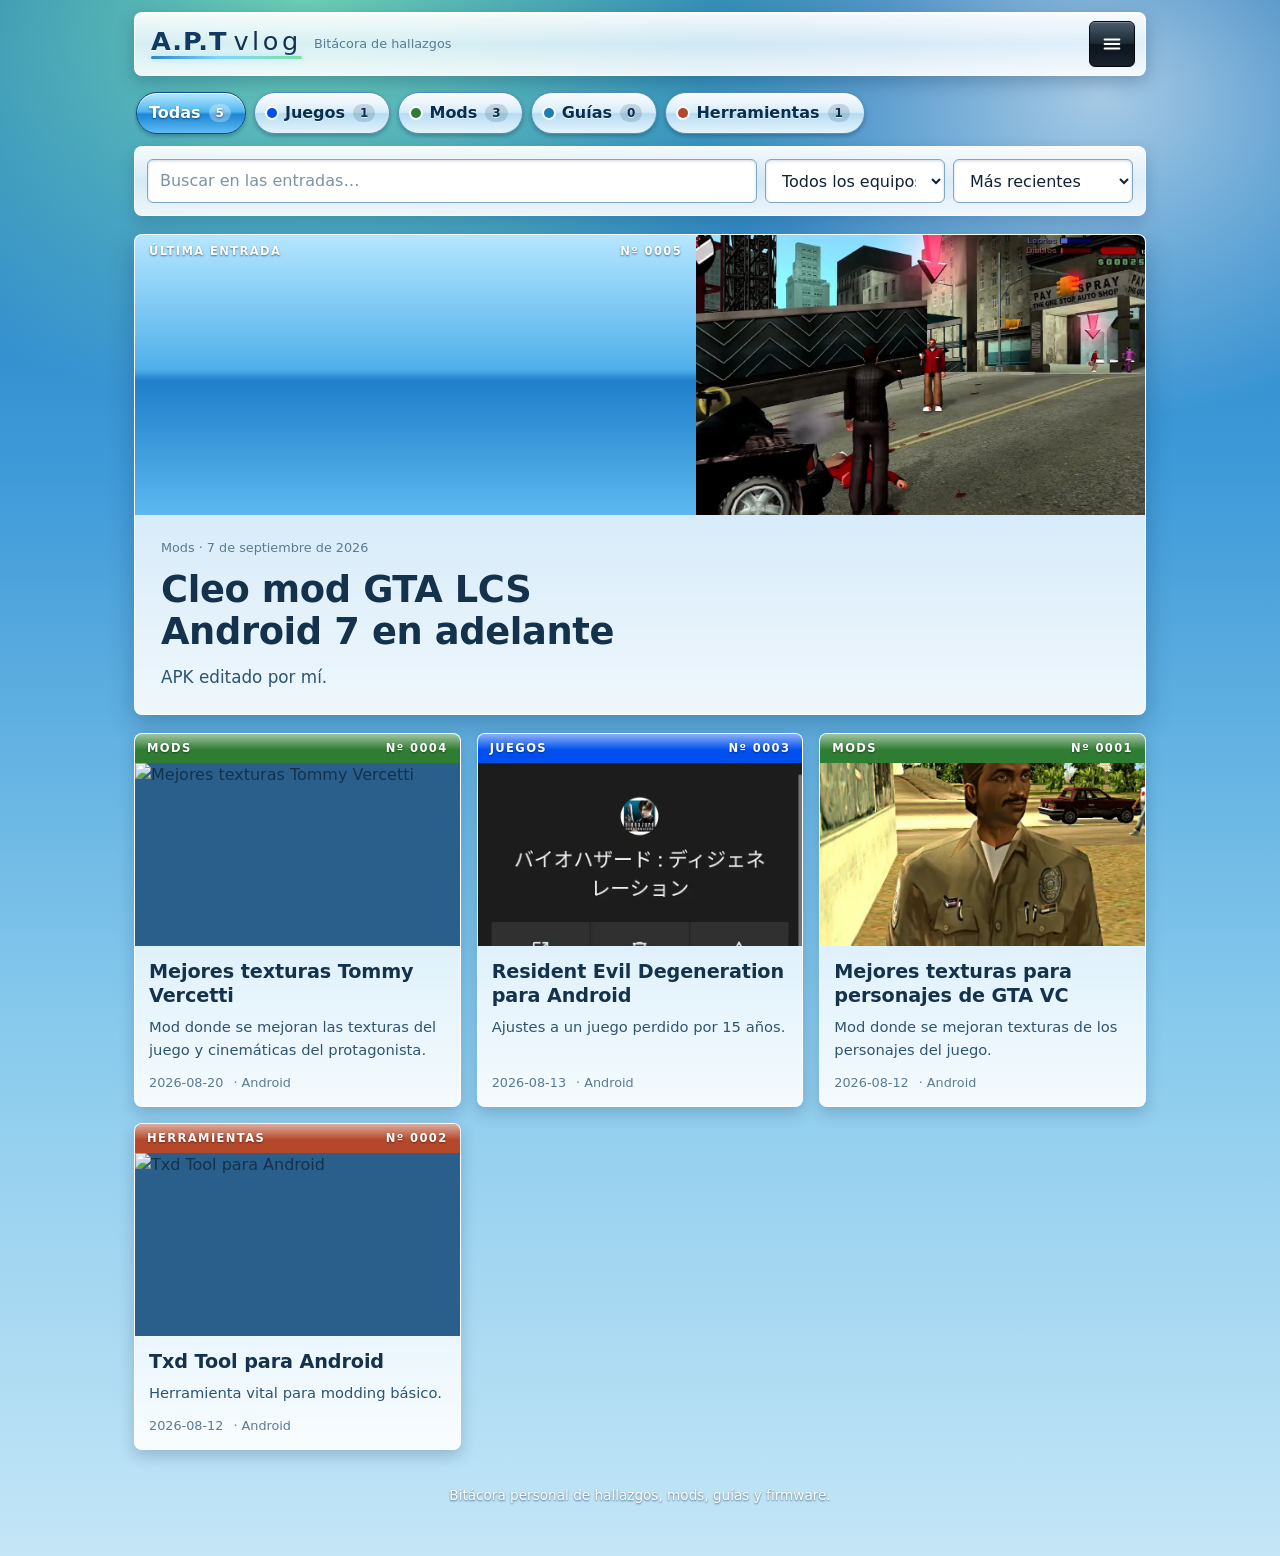
==== commit 399e7ce1: "Add files via upload" ====
--- a/index.html
+++ b/index.html
@@ -13,328 +13,208 @@
 <meta name="twitter:card" content="summary_large_image">
 <meta name="twitter:image" content="https://bash-666.github.io/img/og-cover.webp">
 
-<script data-goatcounter="https://aptvlog.goatcounter.com/count"
-        async src="//gc.zgo.at/count.js"></script>
+<script data-goatcounter="https://aptvlog.goatcounter.com/count" async src="//gc.zgo.at/count.js"></script>
 
 <!-- =========================================================
-     ENTRADAS DEL BLOG — EDITÁ SOLO AQUÍ ARRIBA.
-     Este archivo no tiene forma de agregar ni borrar entradas
-     desde la página misma: así nadie que la visite puede tocar
-     tu contenido. Todo se edita a mano, en este bloque.
-
-     Para publicar algo nuevo:
-     1. Abre editor.html en tu computadora (NO lo subas a GitHub
-        Pages, es solo tu herramienta local).
-     2. Arma ahí tus categorías y entradas con el formulario.
-     3. Copia el bloque de código que te genera.
-     4. Pégalo dentro de POSTS (o CATEGORIES), justo antes del ] de cierre.
-        Si la entrada anterior no termina en coma, agrégasela.
-     5. Guarda y sube el cambio con git (add, commit, push).
-     Solo tú, con acceso de escritura a tu repo de GitHub, puedes
-     hacer ese último paso — esa es la protección real.
+     DATOS — EDITÁ SOLO ESTE BLOQUE.
+     Para publicar algo nuevo, agrega un objeto a ENTRADAS.
+     Campos: id (único), titulo, categoria ("juegos", "mods",
+     "guias", "herramientas" o ""), fecha (AAAA-MM-DD), dispositivo,
+     resumen, cuerpo (párrafos; si empieza con "!" es una nota),
+     imagenes ([{src, pie}]) y oculta (true = no aparece en el listado).
      ========================================================= -->
 <script>
-  /* === INICIO DATOS === */
-  const CATEGORIES = [
-    { id: "juegos", label: "JUEGOS", color: "#0050ef" },
-    { id: "mods", label: "MODS", color: "#008A00" },
-    { id: "guias", label: "GUÍAS", color: "#1BA1E2" },
-    { id: "herramientas", label: "HERRAMIENTAS", color: "#D24726" }
+const CATEGORIAS = [
+    { id: "juegos",       nombre: "Juegos",       color: "#0050ef" },
+    { id: "mods",         nombre: "Mods",         color: "#2f7d32" },
+    { id: "guias",        nombre: "Guías",        color: "#1b7fb0" },
+    { id: "herramientas", nombre: "Herramientas", color: "#b5482a" }
   ];
 
-  const POSTS = [
-    {
-      id: "9633d626-28f5-4813-89dc-aeb733c1d86a",
-      hidden: true,
-      title: "ACÁ SE PUBLICARÁN JUEGOS --------------->",
-      category: "juegos",
-      date: "2026-08-09",
-      device: "",
-      summary: "Presentación de la categoría.",
-      body: [
-        "Acá se adjuntarán los enlaces para distintos videojuegos, ya sean de PC o Android, y los requisitos que puedan llegar a tener."
-      ],
-      images: []
-    },
-    {
-      id: "7e6beac8-5e34-4bc0-b526-aba7e931dd16",
-      hidden: true,
-      title: "ACÁ SE PUBLICARÁN GUÍAS ---------------->",
-      category: "guias",
-      date: "2026-08-09",
-      device: "",
-      summary: "Presentación de la categoría.",
-      body: [
-        "En esta categoría se adjuntarán las guías y las respectivas descargas de herramientas que puedan ser requeridas para estas."
-      ],
-      images: []
-    },
-    {
-      id: "b9f3913f-a1be-444b-8604-b478cbdf5ae0",
-      hidden: true,
-      title: "ACÁ SE PUBLICARÁN MODS -------------------->",
-      category: "mods",
-      date: "2026-08-09",
-      device: "",
-      summary: "Presentación de la categoría.",
-      body: [
-        "En esta categoría se adjuntarán los enlaces a los mods para los distintos juegos."
-      ],
-      images: []
-    },
-{
-    "id": "45a71c92-53dc-49aa-8afa-238917863263",
-    "title": "Mejores Texturas Para Personajes De Gta VC",
-    "category": "mods",
-    "date": "2026-08-12",
-    "device": "Android",
-    "summary": "Mod donde se mejoran texturas de los personajes del juego.",
-    "body": [
-      "Algo no muy notorio dentro de GTA VC es que hay 2 modelos de cada personaje, uno para cinemáticas y otro para cuando están en el gameplay.",
-      "En esencia ambos modelos son el mismo, el asunto es que las texturas al ser las mismas, cuando están dentro del gameplay no tienen animaciones en el rostro y los ojos se quedan totalmente cerrados.",
-      "ENLACE DEL MOD: https://www.mediafire.com/file/6l5rr5ntax5ilcz/ingame+fixes+v2.7z/file"
-    ],
-    "images": [
-      {
-        "src": "img/ig-fix1.webp",
-        "caption": "",
-        "w": 100,
-        "h": 100
-      },
-      {
-        "src": "img/ig-fix2.webp",
-        "caption": "",
-        "w": 100,
-        "h": 100
-      }
-    ]
-  },{
-    "id": "832e53b0-fdc0-4fed-8c77-854b6cf96582",
-    "title": "Txd Tool Para Android",
-    "category": "herramientas",
-    "date": "2026-08-12",
-    "device": "Android",
-    "summary": "Herramienta vital para modding básico.",
-    "body": [
-      "TXD TOOL es una herramienta básica y de gran importancia para realizar modificaciones a los distintos archivos de texturas de los juegos GTA VC y GTA SA, con esta se pueden extraer y reemplazar las ya mencionadas texturas, así como agregar nuevas.",
-      "ENLACE DE LA HERRAMIENTA: https://www.mediafire.com/file/gvl0qpnkxvlgk77/ttool.apk/file"
-    ],
-    "images": [
-      {
-        "src": "img/txd.webp",
-        "caption": "",
-        "w": 100,
-        "h": 100
-      }
-    ]
-  },{
-    "id": "199ad066-6fc1-493b-85b3-9904635801ad",
-    "title": "Resident Evil Degeneration Para Android",
-    "category": "juegos",
-    "date": "2026-08-13",
-    "device": "Android",
-    "summary": "Ajustes a un juego perdido por 15 años.",
-    "body": [
-      "Resident Evil: Degeneration para Android no es un lanzamiento que mucha gente conozca. Capcom lo metió preinstalado únicamente en dos teléfonos exclusivos de Japón, los Sharp Galapagos 003SH y 005SH, allá por 2010. Cuando esa línea de teléfonos murió, el juego se fue con ella. Nunca se relanzó en ninguna otra plataforma.",
-      "La comunidad de preservación logró recuperar el archivo hace poco (crédito a G00dGamE por el hallazgo y primer arreglo), pero solo corría en Android 2.2 a 4.4, o dentro de máquinas virtuales.",
-      "Al APK le renombré la carpeta de librerías nativas de armeabi a armeabi-v7a, que es lo que le indica al sistema qué arquitectura de procesador puede leer esos archivos y subí el SDK mínimo. Con eso dejó de bloquearse en Android moderno. Después ajusté el app.icf para resolver un problema de escalado en pantalla completa.",
-      "Resultado: corriendo limpio en Android 14, sin root y sin necesidad de máquina virtual.",
-      "!En las opciones de configuración deben apagar el efecto 3d o no podrán ver el juego correctamente.",
-      "ENLACE DEL JUEGO: https://www.mediafire.com/file/1tttj9ygcpcv731/RE+Degeneration+(Android+¿-14).apk/file"
-    ],
-    "images": [
-      {
-        "src": "img/rede.webp",
-        "caption": "",
-        "w": 100,
-        "h": 100
-      },
-      {
-        "src": "img/rede2.webp",
-        "caption": "",
-        "w": 100,
-        "h": 93
-      }
-    ]
-  },{
-    "id": "519c049d-cd3e-4e82-94bc-9d585aebab99",
-    "title": "MEJORES TEXTURAS TOMMY VERCETTI",
-    "category": "mods",
-    "date": "2026-08-20",
-    "device": "Android",
-    "summary": "Mod donde se mejoran las texturas del juego y cinemáticas del protagonista.",
-    "body": [
-      "Una pequeña modificación para el protagonista de GTA VC, en esta se respetan la esencia al igual que la distribución de las texturas originales, solo se trata de hacer que no luzcan tan pixeladas como las del juego original.",
-      "Las texturas tienen una resolución de 1024 x 1024, TODAS las apariencias del personaje tienen una nueva textura, las in-game y las de cinemáticas.",
-      "!Necesitarás TXD TOOL",
-      "ENLACE DEL MOD: https://www.mediafire.com/file/50h4fq6022cgl7f/NUEVAS_TEXTURAS.7z/file"
-    ],
-    "images": [
-      {
-        "src": "img/tom1.webp",
-        "caption": "ANTES",
-        "w": 100,
-        "h": 100
-      },
-      {
-        "src": "img/tom2.webp",
-        "caption": "DESPUÉS",
-        "w": 100,
-        "h": 100
-      }
-    ]
-  },{
-    "id": "66af5d81-2c8b-4b1f-bc58-a42aa03c6f12",
-    "title": "CLEO MOD GTA LCS ANDROID 7 EN ADELANTE",
-    "category": "mods",
-    "date": "2026-09-07",
-    "device": "Android",
-    "summary": "Apk editado por mí.",
-    "body": [
-      "En esta nueva entrada les comparto una apk para el GTA LCS de Android, este apk ya viene con el cleo mod, una partida completa al 100% y el Fastaman Limiter Adjuster.",
-      "El juego se disfruta con total normalidad y con el agregado de los cleo mods lo vuelve mucho más divertido y rejugable.",
-      "!No estoy seguro de que el juego funcione arriba de Android 13",
-      "Enlace del apk: https://www.mediafire.com/download/1pclgcym0p2b2ep",
-      "Enlace de los cleo mods:https://www.mediafire.com/download/p7icqnolfvq1gf0"
-    ],
-    "images": [
-      {
-        "src": "img/gtalcs.webp",
-        "caption": "",
-        "w": 100,
-        "h": 100
-      },
-      {
-        "src": "img/gtalcs2.webp",
-        "caption": "",
-        "w": 100,
-        "h": 100
-      }
-    ],
-    "tileAspect": "16/9",
-    "bgColor": "#FA6800"
-  },];
-
-  /* Apartado "Sobre mí" — se abre igual que una entrada (mismo botón
-     atrás, mismo botón de compartir), pero no aparece en la lista ni
-     en el tile destacado gracias a hidden:true. Editá el contenido
-     directamente aquí. */
-  const SOBRE_MI = {
-    id: "sobre-mi",
-    hidden: true,
-    title: "Sobre mí",
-    category: "",
-    date: "2026-08-09",
-    device: "",
-    summary: "Un poco sobre este sitio y quién lo escribe.",
-    body: [
-      "Soy alguien con mucho tiempo libre. En esos momentos hago cosas como estas; a veces también hago vídeos."
-    ],
-    images: []
-  };
-  POSTS.push(SOBRE_MI);
-
-  /* Enlaces del menú (barra de tareas + menú ☰). Editá aquí, no en el HTML.
-     "dot" es el color del punto que aparece junto al link en el menú. */
-  const SITE_LINKS = [
-    { label: "Sobre mí", href: "#entrada-sobre-mi", dot: "var(--teal)" },
-    { label: "Contacto", href: "mailto:tu-correo@ejemplo.com", dot: "var(--orange)" },
-    { label: "GitHub", href: "https://github.com/bash-666", dot: "var(--violet)" }
+  const ENTRADAS = [
+    {
+      id: "45a71c92-53dc-49aa-8afa-238917863263",
+      titulo: "Mejores texturas para personajes de GTA VC",
+      categoria: "mods",
+      fecha: "2026-08-12",
+      dispositivo: "Android",
+      resumen: "Mod donde se mejoran texturas de los personajes del juego.",
+      cuerpo: [
+        "Algo no muy notorio dentro de GTA VC es que hay 2 modelos de cada personaje, uno para cinemáticas y otro para cuando están en el gameplay.",
+        "En esencia ambos modelos son el mismo, el asunto es que las texturas al ser las mismas, cuando están dentro del gameplay no tienen animaciones en el rostro y los ojos se quedan totalmente cerrados.",
+        "ENLACE DEL MOD: https://www.mediafire.com/file/6l5rr5ntax5ilcz/ingame+fixes+v2.7z/file"
+      ],
+      imagenes: [
+        { src: "img/ig-fix1.webp", pie: "" },
+        { src: "img/ig-fix2.webp", pie: "" }
+      ]
+    },
+    {
+      id: "832e53b0-fdc0-4fed-8c77-854b6cf96582",
+      titulo: "Txd Tool para Android",
+      categoria: "herramientas",
+      fecha: "2026-08-12",
+      dispositivo: "Android",
+      resumen: "Herramienta vital para modding básico.",
+      cuerpo: [
+        "TXD TOOL es una herramienta básica y de gran importancia para realizar modificaciones a los distintos archivos de texturas de los juegos GTA VC y GTA SA, con esta se pueden extraer y reemplazar las ya mencionadas texturas, así como agregar nuevas.",
+        "ENLACE DE LA HERRAMIENTA: https://www.mediafire.com/file/gvl0qpnkxvlgk77/ttool.apk/file"
+      ],
+      imagenes: [
+        { src: "img/txd.webp", pie: "" }
+      ]
+    },
+    {
+      id: "199ad066-6fc1-493b-85b3-9904635801ad",
+      titulo: "Resident Evil Degeneration para Android",
+      categoria: "juegos",
+      fecha: "2026-08-13",
+      dispositivo: "Android",
+      resumen: "Ajustes a un juego perdido por 15 años.",
+      cuerpo: [
+        "Resident Evil: Degeneration para Android no es un lanzamiento que mucha gente conozca. Capcom lo metió preinstalado únicamente en dos teléfonos exclusivos de Japón, los Sharp Galapagos 003SH y 005SH, allá por 2010. Cuando esa línea de teléfonos murió, el juego se fue con ella. Nunca se relanzó en ninguna otra plataforma.",
+        "La comunidad de preservación logró recuperar el archivo hace poco (crédito a G00dGamE por el hallazgo y primer arreglo), pero solo corría en Android 2.2 a 4.4, o dentro de máquinas virtuales.",
+        "Al APK le renombré la carpeta de librerías nativas de armeabi a armeabi-v7a, que es lo que le indica al sistema qué arquitectura de procesador puede leer esos archivos y subí el SDK mínimo. Con eso dejó de bloquearse en Android moderno. Después ajusté el app.icf para resolver un problema de escalado en pantalla completa.",
+        "Resultado: corriendo limpio en Android 14, sin root y sin necesidad de máquina virtual.",
+        "!En las opciones de configuración deben apagar el efecto 3D o no podrán ver el juego correctamente.",
+        "ENLACE DEL JUEGO: https://www.mediafire.com/file/1tttj9ygcpcv731/RE+Degeneration+(Android+¿-14).apk/file"
+      ],
+      imagenes: [
+        { src: "img/rede.webp", pie: "" },
+        { src: "img/rede2.webp", pie: "" }
+      ]
+    },
+    {
+      id: "519c049d-cd3e-4e82-94bc-9d585aebab99",
+      titulo: "Mejores texturas Tommy Vercetti",
+      categoria: "mods",
+      fecha: "2026-08-20",
+      dispositivo: "Android",
+      resumen: "Mod donde se mejoran las texturas del juego y cinemáticas del protagonista.",
+      cuerpo: [
+        "Una pequeña modificación para el protagonista de GTA VC, en esta se respetan la esencia al igual que la distribución de las texturas originales, solo se trata de hacer que no luzcan tan pixeladas como las del juego original.",
+        "Las texturas tienen una resolución de 1024 x 1024, TODAS las apariencias del personaje tienen una nueva textura, las in-game y las de cinemáticas.",
+        "!Necesitarás TXD TOOL",
+        "ENLACE DEL MOD: https://www.mediafire.com/file/50h4fq6022cgl7f/NUEVAS_TEXTURAS.7z/file"
+      ],
+      imagenes: [
+        { src: "img/tom1.webp", pie: "Antes" },
+        { src: "img/tom2.webp", pie: "Después" }
+      ]
+    },
+    {
+      id: "66af5d81-2c8b-4b1f-bc58-a42aa03c6f12",
+      titulo: "Cleo mod GTA LCS Android 7 en adelante",
+      categoria: "mods",
+      fecha: "2026-09-07",
+      dispositivo: "Android",
+      resumen: "APK editado por mí.",
+      cuerpo: [
+        "En esta nueva entrada les comparto una APK para el GTA LCS de Android, este APK ya viene con el cleo mod, una partida completa al 100% y el Fastaman Limiter Adjuster.",
+        "El juego se disfruta con total normalidad y con el agregado de los cleo mods lo vuelve mucho más divertido y rejugable.",
+        "!No estoy seguro de que el juego funcione arriba de Android 13",
+        "Enlace del APK: https://www.mediafire.com/download/1pclgcym0p2b2ep",
+        "Enlace de los cleo mods: https://www.mediafire.com/download/p7icqnolfvq1gf0"
+      ],
+      imagenes: [
+        { src: "img/gtalcs.webp", pie: "" },
+        { src: "img/gtalcs2.webp", pie: "" }
+      ]
+    },
+    {
+      id: "sobre-mi",
+      oculta: true,
+      titulo: "Sobre mí",
+      categoria: "",
+      fecha: "2026-08-09",
+      dispositivo: "",
+      resumen: "Un poco sobre este sitio y quién lo escribe.",
+      cuerpo: [
+        "Soy alguien con mucho tiempo libre. En esos momentos hago cosas como estas; a veces también hago vídeos."
+      ],
+      imagenes: []
+    }
+  ];
+
+  const ENLACES = [
+    { texto: "Sobre mí", href: "#entrada-sobre-mi" },
+    { texto: "Contacto", href: "mailto:tu-correo@ejemplo.com" },
+    { texto: "GitHub", href: "https://github.com/bash-666" }
   ];
   /* === FIN DATOS === */
 </script>
-<!-- ===================== fin de entradas — no toques nada más abajo ===================== -->
-
-<link rel="icon" href="data:image/svg+xml,%3Csvg xmlns='http://www.w3.org/2000/svg' viewBox='0 0 64 64'%3E%3Crect width='64' height='64' fill='%230050EF'/%3E%3Ccircle cx='32' cy='32' r='10' fill='white'/%3E%3C/svg%3E">
+
 <link rel="stylesheet" href="styles.css">
 </head>
 <body>
 
-<div class="wrap">
-
-  <header class="glass" id="top">
-    <div style="display:flex; align-items:center; gap:14px;">
-      <svg width="42" height="42" viewBox="0 0 42 42" fill="none" xmlns="http://www.w3.org/2000/svg" aria-hidden="true" style="flex-shrink:0;">
-        <rect width="42" height="42" rx="4" fill="rgba(0,0,0,0.22)"/>
-        <rect x="1" y="1" width="40" height="40" rx="3.5" stroke="rgba(255,255,255,0.2)" stroke-width="1"/>
-        <g transform="translate(21,21)">
-          <line x1="-7" y1="-7" x2="-2.5" y2="-2.5" stroke="rgba(255,255,255,0.3)" stroke-width="1" stroke-linecap="round"/>
-          <line x1="7" y1="-7" x2="2.5" y2="-2.5" stroke="rgba(255,255,255,0.3)" stroke-width="1" stroke-linecap="round"/>
-          <line x1="-7" y1="7" x2="-2.5" y2="2.5" stroke="rgba(255,255,255,0.3)" stroke-width="1" stroke-linecap="round"/>
-          <line x1="7" y1="7" x2="2.5" y2="2.5" stroke="rgba(255,255,255,0.3)" stroke-width="1" stroke-linecap="round"/>
-          <rect x="-15" y="-15" width="9" height="9" rx="1.5" fill="#4E9BD6"/>
-          <rect x="6" y="-15" width="9" height="9" rx="1.5" fill="white" opacity="0.12"/>
-          <rect x="-15" y="6" width="9" height="9" rx="1.5" fill="white" opacity="0.12"/>
-          <rect x="6" y="6" width="9" height="9" rx="1.5" fill="#00ABA9" opacity="0.9"/>
-          <circle cx="0" cy="0" r="3.5" fill="none" stroke="rgba(255,255,255,0.25)" stroke-width="1"/>
-          <circle cx="0" cy="0" r="2" fill="#4E9BD6"/>
-          <circle cx="0" cy="0" r="0.9" fill="white" opacity="0.95"/>
-        </g>
-      </svg>
-      <div>
-        <div class="wordmark">A.P.T <b>vlog</b></div>
+<header class="appbar">
+  <div class="wrap">
+    <div class="fila">
+      <a class="marca" href="#" data-inicio aria-label="Ir al inicio">
+        <span class="marca-txt">
+          <b>A.P.T</b><i>vlog</i>
+        </span>
+        <small class="tag">Bitácora de hallazgos</small>
+      </a>
+      <button type="button" class="icono-btn" id="btn-menu" aria-label="Abrir menú" aria-controls="menu" aria-expanded="false">
+        <svg viewBox="0 0 24 24" fill="none" stroke="currentColor" stroke-width="2.2" stroke-linecap="round" aria-hidden="true">
+          <line x1="4" y1="7" x2="20" y2="7"/>
+          <line x1="4" y1="12" x2="20" y2="12"/>
+          <line x1="4" y1="17" x2="20" y2="17"/>
+        </svg>
+      </button>
+    </div>
+  </div>
+</header>
+
+<div class="menu-fondo" id="menu-fondo" hidden></div>
+<aside class="menu" id="menu" aria-label="Menú del sitio" aria-hidden="true">
+  <div class="menu-cab">
+    <strong>Menú</strong>
+    <button type="button" id="btn-cerrar-menu" aria-label="Cerrar menú">✕</button>
+  </div>
+  <nav id="menu-enlaces"></nav>
+  <nav style="padding-top:0">
+    <p class="sep-etiqueta" style="margin:0 2px">Apariencia</p>
+    <button type="button" class="fila-op" id="btn-tema" role="switch" aria-checked="false">
+      <span>Modo oscuro</span>
+      <span class="interruptor" aria-hidden="true"></span>
+    </button>
+  </nav>
+</aside>
+
+<main class="wrap">
+  <section id="vista-lista">
+    <div class="filtros">
+      <div class="tabs" id="tabs" role="tablist" aria-label="Categorías"></div>
+      <div class="herramientas">
+        <div class="buscar">
+          <input id="buscar" type="search" placeholder="Buscar en las entradas…" autocomplete="off" aria-label="Buscar entradas">
+        </div>
+        <select id="dispositivo" class="control" aria-label="Filtrar por equipo"></select>
+        <select id="orden" class="control" aria-label="Ordenar">
+          <option value="reciente">Más recientes</option>
+          <option value="antigua">Más antiguas</option>
+        </select>
+        <button type="button" class="limpiar" id="limpiar" hidden>Quitar filtros</button>
       </div>
     </div>
-  </header>
-
-  <div class="search-sticky"><div class="search-row">
-      <svg width="16" height="16" viewBox="0 0 16 16" fill="none" aria-hidden="true"><circle cx="7" cy="7" r="5.5" stroke="#123" stroke-width="1.4"/><line x1="11" y1="11" x2="15" y2="15" stroke="#123" stroke-width="1.4" stroke-linecap="round"/></svg>
-      <input id="search" type="search" placeholder="Buscar mods, juegos, android, pc…" autocomplete="off" aria-label="Buscar entradas">
-    </div></div>
-
-  <div class="toolbar glass">
-    
-    <div class="cats-scroll">
-      <div class="cats" id="cats" role="tablist" aria-label="Categorías">
-        <button class="cat-btn active" data-cat="todos" style="--c:var(--steel)" role="tab" aria-selected="true">Todos</button>
-      </div>
-    </div>
-    <div class="device-row" id="device-row" role="group" aria-label="Filtrar por dispositivo"></div>
-    <div class="controls-row">
-      <div class="active-filters" id="active-filters" aria-live="polite"></div>
-      <div class="sort-row">
-        <label>Ordenar</label>
-        <button class="sort-btn active" id="sort-desc" aria-pressed="true">Recientes</button>
-        <button class="sort-btn" id="sort-asc" aria-pressed="false">Antiguas</button>
-      </div>
-    </div>
-  </div>
-
-  <div class="tiles" id="list" role="list"></div>
-
-</div>
-
-<div class="detail-screen" id="detail-screen">
-  <div class="win-bar"><button class="back-btn" id="back-btn" aria-label="Volver"><svg width="20" height="20" viewBox="0 0 24 24" fill="none" stroke="currentColor" stroke-width="2.2" stroke-linecap="round" stroke-linejoin="round" aria-hidden="true"><path d="M19 12H5M11 6l-6 6 6 6"/></svg></button><span class="win-title" id="win-title"></span><button class="share-btn" id="share-btn" aria-label="Compartir esta entrada">
-    <svg viewBox="0 0 24 24" fill="none" stroke="currentColor" stroke-width="2" stroke-linecap="round" stroke-linejoin="round"><circle cx="18" cy="5" r="3"/><circle cx="6" cy="12" r="3"/><circle cx="18" cy="19" r="3"/><line x1="8.6" y1="10.6" x2="15.4" y2="6.4"/><line x1="8.6" y1="13.4" x2="15.4" y2="17.6"/></svg>
-  </button></div>
-  <div class="detail-inner" id="detail-inner"></div>
-</div>
-
-<div class="taskbar">
-  <button class="start-orb" id="start-orb" aria-label="Volver arriba">
-    <svg width="14" height="14" viewBox="0 0 14 14" fill="none" aria-hidden="true"><path d="M7 11V3M3 6.5L7 2.5L11 6.5" stroke="#fff" stroke-width="1.6" stroke-linecap="round" stroke-linejoin="round"/></svg>
-  </button>
-  <div class="links" id="taskbar-links"></div>
-  <button class="menu-btn" id="menu-btn" aria-haspopup="true" aria-expanded="false" aria-controls="nav-sheet" aria-label="Abrir menú de enlaces">
-    <svg width="18" height="18" viewBox="0 0 18 18" fill="none"><path d="M2 4.5H16M2 9H16M2 13.5H16" stroke="#fff" stroke-width="1.6" stroke-linecap="round"/></svg>
-  </button>
-  <button class="theme-btn" id="theme-btn" aria-label="Alternar modo oscuro" title="Modo oscuro / claro"><svg width="16" height="16" viewBox="0 0 24 24" fill="none" stroke="currentColor" stroke-width="2" stroke-linecap="round" stroke-linejoin="round" aria-hidden="true"><path d="M21 12.8A9 9 0 1 1 11.2 3a7 7 0 0 0 9.8 9.8z"/></svg></button>
-  <div class="clock">
-    <div class="time" id="clock-time">--:--</div>
-    <div class="date" id="clock-date">—</div>
-  </div>
-</div>
-
-<div class="nav-backdrop" id="nav-backdrop"></div>
-<nav class="nav-sheet glass" id="nav-sheet" role="menu" aria-label="Enlaces del sitio" aria-hidden="true">
-  <div class="sheet-handle" aria-hidden="true"></div>
-  <div id="nav-sheet-links"></div>
-</nav>
-
-<div class="toast" id="toast" role="status" aria-live="polite"></div>
-
-<script src="app.js" defer></script>
-
+    <div id="destacada" style="margin-top:18px"></div>
+    <div class="rejilla" id="rejilla"></div>
+    <nav class="pag" id="paginador" aria-label="Paginación" hidden></nav>
+    <p class="vacio" id="vacio" hidden>No hay entradas con estos filtros.</p>
+  </section>
+
+  <article id="vista-entrada" hidden></article>
+</main>
+
+<footer>
+  <p>Bitácora personal de hallazgos, mods, guías y firmware.</p>
+</footer>
+
+<div class="aviso" id="aviso" role="status" aria-live="polite"></div>
+
+<script src="app.js"></script>
 </body>
-</html>+</html>
--- a/styles.css
+++ b/styles.css
@@ -1,472 +1,355 @@
-/* =====================================================================
-   A.P.T vlog — v3
-   Cielo claro y desaturado de fondo. Cristal Aero solo en encabezado,
-   barra de filtros, barra de tareas y barra de la entrada.
-   Tiles planos de color (Metro). Chips de categoría arriba del listado.
-   Breakpoints: celular < 640px · tableta 640–959px · escritorio ≥ 960px
-   ===================================================================== */
-
 :root{
-  --ink:#1b2c3b;
-  --ink-dim:#3a5166;
-  --muted:#5f7689;
-  --glass-line:rgba(255,255,255,0.7);
-  --taskbar-h:52px;
-  --font-ui:"Segoe UI","Frutiger","Trebuchet MS",system-ui,-apple-system,sans-serif;
-  --aero-gloss:linear-gradient(180deg, rgba(255,255,255,0.6) 0%, rgba(255,255,255,0.06) 48%, rgba(255,255,255,0) 52%, rgba(255,255,255,0.14) 100%);
-  --bg-grad:
-    radial-gradient(ellipse 70% 25% at 20% 8%, rgba(255,255,255,0.55), rgba(255,255,255,0) 70%),
-    radial-gradient(ellipse 50% 20% at 85% 22%, rgba(255,255,255,0.45), rgba(255,255,255,0) 70%),
-    linear-gradient(180deg, #dfeaf3 0%, #bdd3e4 45%, #93b2cc 80%, #7a9ebb 100%);
-}
-
-body.dark-mode{
-  --ink:#e4ebf2;
-  --ink-dim:#b3c3d3;
-  --muted:#8197ab;
-  --glass-line:rgba(255,255,255,0.16);
-  --aero-gloss:linear-gradient(180deg, rgba(255,255,255,0.16) 0%, rgba(255,255,255,0.02) 50%, rgba(255,255,255,0.06) 100%);
-  --bg-grad:
-    radial-gradient(ellipse 70% 25% at 20% 0%, rgba(140,180,220,0.10), rgba(0,0,0,0) 70%),
-    linear-gradient(180deg, #22313f 0%, #16222e 50%, #0e1721 100%);
-}
-
-*{ box-sizing:border-box; }
-html{ scroll-behavior:smooth; }
-html,body{ margin:0; min-height:100%; color:var(--ink); font-family:var(--font-ui); }
-body{
-  background:var(--bg-grad);
-  background-attachment:fixed;
-  padding-bottom:calc(var(--taskbar-h) + 20px + env(safe-area-inset-bottom, 0px));
-  -webkit-font-smoothing:antialiased;
-}
-body.dark-mode img{ filter:brightness(0.9); }
-::selection{ background:#3d7fc0; color:#fff; }
-a{ color:inherit; }
-
-/* ---------- Contenedor ---------- */
-.wrap{ max-width:1080px; margin:0 auto; padding:0 14px; }
-
-/* ---------- Cristal Aero (solo en barras y paneles) ---------- */
-.glass{
-  background:var(--aero-gloss), rgba(255,255,255,0.42);
-  -webkit-backdrop-filter:blur(14px) saturate(120%);
-  backdrop-filter:blur(14px) saturate(120%);
-  border:1px solid var(--glass-line);
-  border-radius:10px;
-  box-shadow:inset 0 1px 0 rgba(255,255,255,0.8), 0 8px 24px rgba(30,60,90,0.14);
-}
-body.dark-mode .glass{ background:var(--aero-gloss), rgba(30,46,64,0.6); }
-
-/* ---------- Encabezado ---------- */
-header{
-  margin:18px 0 14px;
-  padding:12px 16px;
-  display:flex; align-items:center; justify-content:space-between;
-  gap:12px; flex-wrap:wrap;
-}
-header > div{ display:flex; align-items:center; gap:12px; }
-header svg{ border-radius:8px; box-shadow:0 3px 10px rgba(30,60,90,0.25); }
-.wordmark{
-  font-weight:700;
-  font-size:clamp(1.6rem, 5vw, 2.2rem);
-  letter-spacing:0.03em;
-  color:var(--ink);
-  line-height:1;
-}
-.wordmark b{ font-weight:300; letter-spacing:0.14em; color:var(--ink-dim); }
-
-/* ---------- Búsqueda ---------- */
-.search-sticky{ margin-bottom:10px; }
-.search-row{ position:relative; }
-.search-row svg{
-  position:absolute; left:13px; top:50%; transform:translateY(-50%);
-  opacity:0.6; pointer-events:none;
-}
-#search{
-  width:100%;
-  background:rgba(255,255,255,0.92);
-  border:1px solid rgba(255,255,255,0.9);
-  border-radius:8px;
-  color:#123;
-  font-family:inherit; font-size:16px; /* 16px evita zoom automático en iOS */
-  padding:11px 14px 11px 40px;
-  outline:none;
-  box-shadow:inset 0 1px 2px rgba(0,0,0,0.12);
-}
-#search:focus{ box-shadow:inset 0 1px 2px rgba(0,0,0,0.12), 0 0 0 3px rgba(61,127,192,0.35); }
-#search::placeholder{ color:#5f7689; }
-body.dark-mode #search{ background:rgba(20,32,46,0.9); color:#e0ecf8; border-color:rgba(255,255,255,0.15); }
-body.dark-mode #search::placeholder{ color:#6f8799; }
-
-/* ---------- Barra de filtros (chips arriba del listado) ---------- */
-.toolbar{
-  position:sticky; top:8px; z-index:20;
-  padding:10px 12px;
-  margin-bottom:16px;
-}
-.cats-scroll{ overflow-x:auto; scrollbar-width:none; margin:0 -4px; padding:2px 4px; }
-.cats-scroll::-webkit-scrollbar{ display:none; }
-.cats{ display:flex; gap:8px; width:max-content; min-width:100%; }
-
-.cat-btn{
-  --c:#647687;
-  font-family:inherit;
-  font-size:0.8rem; font-weight:700;
-  letter-spacing:0.05em; text-transform:uppercase;
-  border:0; border-radius:999px;
-  padding:8px 14px;
-  min-height:40px;
-  cursor:pointer;
-  color:var(--cat-ink, #fff);
-  background:var(--c);
-  opacity:0.8;
-  transition:opacity .15s, transform .12s, box-shadow .15s;
-  white-space:nowrap;
-  display:inline-flex; align-items:center; gap:6px;
-}
-.cat-btn:hover{ opacity:1; }
-.cat-btn:active{ transform:scale(0.96); }
-.cat-btn.active{ opacity:1; box-shadow:0 0 0 2px #fff, 0 0 0 4px rgba(30,60,90,0.35); }
-.count{
-  font-size:0.7rem; font-weight:600; letter-spacing:0;
-  background:rgba(255,255,255,0.3);
-  padding:1px 7px; border-radius:10px;
-}
-
-.device-row{ display:flex; flex-wrap:wrap; gap:6px; margin-top:10px; }
-.dev-btn{
-  font-family:inherit; font-size:0.82rem;
-  min-height:36px; padding:6px 12px;
-  border:1px solid rgba(30,60,90,0.25);
-  background:rgba(255,255,255,0.45);
-  color:var(--ink); border-radius:18px; cursor:pointer;
-}
-.dev-btn.active{ background:#1e4f7e; border-color:#1e4f7e; color:#fff; font-weight:600; }
-body.dark-mode .dev-btn.active{ background:#7fb4e6; border-color:#7fb4e6; color:#0b1a2a; }
-
-.controls-row{
-  display:flex; flex-wrap:wrap; align-items:center; justify-content:space-between;
-  gap:8px; margin-top:10px;
-}
-.active-filters{ display:flex; flex-wrap:wrap; gap:6px; align-items:center; }
-.filter-chip{
-  display:inline-flex; align-items:center; gap:4px;
-  background:rgba(255,255,255,0.55); color:var(--ink);
-  font-size:0.8rem; padding:3px 4px 3px 10px; border-radius:14px;
-}
-.filter-chip button{
-  border:0; background:rgba(0,0,0,0.1); color:inherit;
-  width:24px; height:24px; border-radius:50%; padding:0;
-  cursor:pointer; font-size:0.95rem; line-height:1;
-}
-.clear-all-btn{ border:0; background:none; color:var(--ink); font-family:inherit; font-size:0.8rem; text-decoration:underline; cursor:pointer; min-height:36px; }
-
-.sort-row{ display:flex; align-items:center; gap:6px; margin-left:auto; }
-.sort-row label{ font-size:0.78rem; color:var(--ink-dim); }
-.sort-btn{
-  font-family:inherit; font-size:0.8rem;
-  min-height:36px; padding:6px 12px;
-  border:1px solid rgba(30,60,90,0.25);
-  background:rgba(255,255,255,0.45); color:var(--ink);
-  border-radius:6px; cursor:pointer;
-}
-.sort-btn.active{ background:#1e4f7e; border-color:#1e4f7e; color:#fff; font-weight:600; }
-body.dark-mode .sort-btn.active{ background:#7fb4e6; border-color:#7fb4e6; color:#0b1a2a; }
-
-/* ---------- Listado (tiles Metro) ---------- */
-#list{ transition:opacity .2s ease; }
-#list.fade-out{ opacity:0; }
-
-.tiles{
-  display:grid;
-  grid-template-columns:repeat(3, minmax(0,1fr));
-  gap:16px;
-}
-.section-divider{
-  grid-column:1 / -1;
-  display:flex; align-items:center; gap:10px;
-  margin-top:8px;
-  font-size:0.72rem; font-weight:700; letter-spacing:0.18em;
-  color:var(--ink-dim);
-}
-.section-divider::after{ content:''; flex:1; height:1px; background:rgba(30,60,90,0.2); }
-
-.tile{
-  position:relative;
-  overflow:hidden;
-  background:var(--c);
-  border-radius:6px;
-  padding:16px;
-  min-height:150px;
-  display:flex; flex-direction:column; justify-content:space-between;
-  cursor:pointer;
-  box-shadow:0 4px 14px rgba(30,60,90,0.18);
-  transition:transform .14s ease, box-shadow .14s ease, filter .14s ease;
-  -webkit-tap-highlight-color:transparent;
-  user-select:none;
-}
-.tile:hover{ filter:brightness(1.05); box-shadow:0 8px 20px rgba(30,60,90,0.25); }
-.tile:active{ transform:scale(0.98); }
-.tile:focus-visible{ outline:3px solid #1e4f7e; outline-offset:3px; }
-
-.tile.wide{ grid-column:1 / -1; min-height:280px; padding:24px; }
-
-.tile.has-thumb{ background-size:cover; background-position:center; }
-.tile.has-thumb::before{
-  content:''; position:absolute; inset:0; z-index:0;
-  background:linear-gradient(180deg, rgba(0,0,0,0.05) 25%, rgba(0,0,0,0.7) 100%);
-}
-.tile.has-thumb > *{ position:relative; z-index:1; }
-.tile.has-thumb{ text-shadow:0 1px 4px rgba(0,0,0,0.5); }
-
-.tile-cat{ font-size:0.68rem; font-weight:700; letter-spacing:0.14em; text-transform:uppercase; opacity:0.9; }
-.tile-title{ font-size:1.05rem; font-weight:600; line-height:1.25; margin-top:8px; }
-.tile.wide .tile-title{ font-size:1.7rem; line-height:1.15; }
-.tile-date{ font-size:0.74rem; opacity:0.85; margin-top:12px; }
-.badge-new{
-  position:absolute; top:12px; right:12px; z-index:2;
-  background:#fff; color:var(--c);
-  font-size:0.62rem; font-weight:800; letter-spacing:0.1em;
-  padding:3px 7px; border-radius:3px;
-}
-.state-msg{
-  grid-column:1 / -1; text-align:center;
-  padding:32px 18px; border-radius:10px; font-size:1rem;
-}
-
-/* ---------- Detalle de la entrada (ventana) ---------- */
-.detail-screen{
-  position:fixed; inset:0; z-index:60;
-  display:none; overflow-y:auto;
-  background:linear-gradient(180deg, rgba(255,255,255,0.18), rgba(255,255,255,0) 40%), var(--c);
-  color:var(--tb-ink, #fff);
-}
-.detail-screen.open{ display:block; }
-body.dark-mode .detail-screen{
-  background:linear-gradient(rgba(8,14,22,0.7), rgba(8,14,22,0.7)), var(--c);
-  color:#e8f0f8;
-}
-
-.win-bar{
-  position:sticky; top:0; z-index:2;
-  display:flex; align-items:center; gap:10px;
-  padding:10px 14px;
-  background:var(--aero-gloss), rgba(255,255,255,0.14);
-  -webkit-backdrop-filter:blur(12px); backdrop-filter:blur(12px);
-  border-bottom:1px solid rgba(255,255,255,0.35);
-  box-shadow:0 2px 10px rgba(0,20,40,0.2);
-}
-.win-title{
-  flex:1; min-width:0; font-weight:600; font-size:0.95rem;
-  white-space:nowrap; overflow:hidden; text-overflow:ellipsis;
-}
-.back-btn, .share-btn{
-  width:44px; height:44px; flex-shrink:0;
-  display:inline-flex; align-items:center; justify-content:center;
-  border-radius:50%;
-  border:1px solid rgba(255,255,255,0.6);
-  background:var(--aero-gloss), rgba(255,255,255,0.22);
-  color:inherit; cursor:pointer; padding:0;
-}
-.back-btn:active, .share-btn:active{ transform:scale(0.94); }
-.back-btn svg, .share-btn svg{ width:20px; height:20px; }
-
-.detail-inner{ max-width:680px; margin:0 auto; padding:24px 20px 120px; }
-.detail-cat{ font-size:0.72rem; font-weight:700; letter-spacing:0.16em; text-transform:uppercase; opacity:0.9; }
-.detail-title{
-  font-size:clamp(1.6rem, 5vw, 2.3rem); font-weight:700; line-height:1.15;
-  margin:8px 0 10px; text-shadow:0 2px 8px rgba(0,0,0,0.2);
-}
-.detail-meta{ font-size:0.85rem; opacity:0.9; }
-.detail-meta .sep{ margin:0 6px; }
-.detail-summary{
-  margin:18px 0 6px; padding:4px 0 4px 14px;
-  border-left:3px solid rgba(255,255,255,0.7);
-  font-size:1.05rem; line-height:1.5;
-}
-.detail-body{ margin-top:14px; line-height:1.65; font-size:1rem; }
-.detail-body p{ margin:0 0 0.95em; }
-.detail-body a{ text-decoration:underline; text-underline-offset:3px; word-break:break-all; }
-
-.note{
-  background:rgba(255,255,255,0.18);
-  border-left:4px solid #fff;
-  border-radius:6px; padding:10px 14px; margin:14px 0;
-}
-
-.dl-btn{
-  display:inline-flex; align-items:center; gap:8px;
-  margin:6px 6px 6px 0; padding:11px 18px; min-height:44px;
-  border-radius:8px;
-  border:1px solid var(--dl-border, rgba(255,255,255,0.6));
-  background:var(--aero-gloss), var(--dl-bg, rgba(255,255,255,0.2));
-  color:#fff !important; font-weight:700; font-size:0.95rem;
-  text-decoration:none !important;
-  text-shadow:0 1px 2px rgba(0,0,0,0.35);
-  box-shadow:0 4px 12px rgba(0,20,40,0.25), inset 0 1px 0 rgba(255,255,255,0.6);
-  transition:transform .12s, filter .12s;
-}
-.dl-btn:hover{ filter:brightness(1.1); }
-.dl-btn:active{ transform:scale(0.97); }
-.dl-btn svg{ width:18px; height:18px; }
-.dl-label{ font-weight:600; }
-
-/* Galería */
-.carousel{ margin-top:22px; }
-.carousel-frame{
-  position:relative; min-height:240px; aspect-ratio:4/3;
-  border-radius:8px; overflow:hidden;
-  background:rgba(0,0,0,0.22);
-  box-shadow:inset 0 0 0 1px rgba(255,255,255,0.25);
-  touch-action:pan-y;
-}
-.carousel-frame img{
-  position:absolute; left:50%; top:50%; transform:translate(-50%,-50%);
-  max-width:100%; max-height:100%; object-fit:contain;
-  opacity:0; transition:opacity .25s ease;
-}
-.carousel-frame img.active{ opacity:1; }
-.carousel-frame.loading img.active{ opacity:0.35; }
-.carousel-btn{
-  position:absolute; top:50%; transform:translateY(-50%);
-  width:44px; height:44px; border-radius:50%;
-  border:1px solid rgba(255,255,255,0.7);
-  background:var(--aero-gloss), rgba(10,30,60,0.45);
-  color:#fff; font-size:1.5rem; line-height:1; padding:0; cursor:pointer;
-}
-.carousel-btn.prev{ left:8px; }
-.carousel-btn.next{ right:8px; }
-.carousel-count{
-  position:absolute; left:10px; bottom:10px;
-  background:rgba(0,0,0,0.45); color:#fff;
-  font-size:0.75rem; padding:3px 8px; border-radius:10px;
-}
-.carousel-caption{ margin-top:8px; font-size:0.85rem; text-align:center; opacity:0.9; }
-
-/* Anterior / siguiente y relacionadas */
-.post-nav{ display:grid; grid-template-columns:1fr 1fr; gap:10px; margin-top:28px; }
-.pn-btn{
-  font-family:inherit; text-align:left; font-size:0.92rem; line-height:1.3;
-  color:inherit; border-radius:8px; padding:12px 14px; min-height:64px;
-  border:1px solid rgba(255,255,255,0.45);
-  background:var(--aero-gloss), rgba(255,255,255,0.18);
-  cursor:pointer; display:flex; flex-direction:column; gap:4px; min-width:0;
-}
-.pn-btn.next{ text-align:right; align-items:flex-end; }
-.pn-btn span{ font-size:0.7rem; letter-spacing:0.08em; text-transform:uppercase; opacity:0.85; }
-.pn-btn:active{ transform:scale(0.98); }
-.related{ margin-top:26px; }
-.related h2{ font-size:0.85rem; letter-spacing:0.14em; text-transform:uppercase; margin:0 0 10px; opacity:0.9; }
-.related-list{ display:grid; gap:8px; }
-.rel-card{
-  font-family:inherit; text-align:left; color:inherit;
-  border:1px solid rgba(255,255,255,0.4); background:rgba(255,255,255,0.14);
-  border-radius:8px; padding:12px 14px; min-height:44px; cursor:pointer;
-  display:flex; justify-content:space-between; align-items:center; gap:10px;
-}
-.rel-title{ font-weight:600; }
-.rel-date{ font-size:0.75rem; opacity:0.85; white-space:nowrap; }
-
-/* ---------- Barra de tareas ---------- */
-.taskbar{
-  position:fixed; left:0; right:0; bottom:0;
-  height:var(--taskbar-h); z-index:40;
-  display:flex; align-items:center; gap:8px;
-  padding:0 12px env(safe-area-inset-bottom, 0px);
-  background:
-    linear-gradient(180deg, rgba(255,255,255,0.4) 0%, rgba(255,255,255,0) 45%),
-    linear-gradient(180deg, rgba(120,170,215,0.85), rgba(40,85,130,0.92));
-  -webkit-backdrop-filter:blur(12px); backdrop-filter:blur(12px);
-  border-top:1px solid rgba(255,255,255,0.55);
-  box-shadow:0 -3px 12px rgba(20,50,80,0.2);
-  color:#fff;
-}
-body.dark-mode .taskbar{
-  background:linear-gradient(180deg, rgba(40,58,78,0.95), rgba(10,20,34,0.96));
-}
-.start-orb{
-  width:40px; height:40px; flex-shrink:0; border-radius:50%;
-  border:1px solid rgba(255,255,255,0.7);
-  background:var(--aero-gloss), #3d8fa0;
-  cursor:pointer; padding:0;
-  display:inline-flex; align-items:center; justify-content:center;
-}
-.links{ flex:1; min-width:0; display:flex; gap:4px; overflow-x:auto; scrollbar-width:none; }
-.links::-webkit-scrollbar{ display:none; }
-.links a{
-  color:#fff; text-decoration:none; font-size:0.88rem; font-weight:600;
-  padding:8px 12px; min-height:40px; display:inline-flex; align-items:center;
-  border-radius:6px; white-space:nowrap;
-  background:rgba(255,255,255,0.14); border:1px solid rgba(255,255,255,0.25);
-}
-.links a:hover{ background:rgba(255,255,255,0.28); }
-.menu-btn, .theme-btn{
-  width:40px; height:40px; flex-shrink:0;
-  display:inline-flex; align-items:center; justify-content:center;
-  border-radius:8px; border:1px solid rgba(255,255,255,0.45);
-  background:var(--aero-gloss), rgba(255,255,255,0.15);
-  color:#fff; cursor:pointer; padding:0;
-}
-.clock{ text-align:right; color:#fff; flex-shrink:0; padding-left:8px; border-left:1px solid rgba(255,255,255,0.35); }
-.clock .time{ font-size:0.95rem; font-weight:600; line-height:1.1; transition:opacity .12s; }
-.clock .date{ font-size:0.66rem; opacity:0.85; }
-.clock .sep{ opacity:0.7; }
-
-/* ---------- Menú de enlaces ---------- */
-.nav-backdrop{ position:fixed; inset:0; z-index:45; background:rgba(10,25,40,0.3); display:none; }
-.nav-backdrop.open{ display:block; }
-.nav-sheet{
-  position:fixed; left:0; right:0; bottom:var(--taskbar-h);
-  max-width:560px; margin:0 auto; z-index:50;
-  padding:10px 14px 16px; border-radius:12px 12px 0 0;
-  transform:translateY(110%); transition:transform .25s ease;
-}
-.nav-sheet.open{ transform:translateY(0); }
-.sheet-handle{ width:44px; height:4px; border-radius:2px; background:rgba(30,60,90,0.35); margin:0 auto 10px; }
-#nav-sheet-links{ display:flex; flex-direction:column; gap:6px; }
-#nav-sheet-links a{
-  display:flex; align-items:center; gap:10px; min-height:48px;
-  padding:12px 14px; border-radius:8px; text-decoration:none; font-weight:600;
-  color:var(--ink); background:rgba(255,255,255,0.5); border:1px solid rgba(255,255,255,0.7);
-}
-.dot{ width:10px; height:10px; border-radius:50%; background:var(--c); }
-
-/* ---------- Notificación ---------- */
-.toast{
-  position:fixed; left:50%; bottom:calc(var(--taskbar-h) + 16px);
-  transform:translate(-50%, 16px);
-  background:rgba(20,40,60,0.92); color:#fff; font-size:0.9rem;
-  padding:10px 16px; border-radius:8px; box-shadow:0 6px 18px rgba(0,0,0,0.25);
-  opacity:0; pointer-events:none; transition:opacity .2s, transform .2s; z-index:70;
-}
-.toast.show{ opacity:1; transform:translate(-50%, 0); }
-
-/* ================= TABLETA (640–959px) ================= */
-@media (max-width:959px){
-  .tiles{ grid-template-columns:repeat(2, minmax(0,1fr)); gap:14px; }
-  .tile{ min-height:140px; }
-}
-
-/* ================= CELULAR (< 640px) ================= */
-@media (max-width:639px){
-  .wrap{ padding:0 10px; }
-  header{ margin:12px 0 10px; padding:10px 12px; }
-  .toolbar{ top:0; padding:8px 8px; margin:0 -2px 12px; }
-  .tiles{ grid-template-columns:1fr; gap:12px; }
-  .tile{ min-height:120px; padding:14px; }
-  .tile.wide{ min-height:220px; }
-  .tile.wide .tile-title{ font-size:1.35rem; }
-  .sort-row{ margin-left:0; }
-  .clock{ display:none; }
-  .links{ display:none; }          /* en celular, la navegación va en el menú ☰ */
-  .taskbar{ justify-content:space-between; }
-  .taskbar .start-orb, .taskbar .menu-btn, .taskbar .theme-btn{ flex:0 0 auto; }
-  .post-nav{ grid-template-columns:1fr; }
-  .pn-btn.next{ text-align:left; align-items:flex-start; }
-  .detail-inner{ padding:20px 16px 120px; }
-}
-
-@media (prefers-reduced-motion: reduce){
-  *, *::before, *::after{ transition:none !important; animation:none !important; }
-}
+    --cristal:linear-gradient(180deg, rgba(255,255,255,.94) 0%, rgba(238,248,255,.84) 50%, rgba(255,255,255,.9) 100%);
+    --borde:rgba(255,255,255,.95);
+    --tinta:#14324c;
+    --tinta-2:#2d5472;
+    --tenue:#5a7b92;
+    --acento:#1d6fb8;
+    --gloss:linear-gradient(180deg,#f2fbff 0%,#a9dcf8 46%,#5fb6ec 54%,#9ed8f7 100%);
+    --azul-activo:linear-gradient(180deg,#b9ecff 0%,#4fb6f0 46%,#1d86d6 54%,#5fbcf2 100%);
+    --barra:linear-gradient(180deg,#4a5a6a 0%,#1d2a36 48%,#0c141c 52%,#18232e 100%);
+    --sans:"Segoe UI",Tahoma,system-ui,-apple-system,sans-serif;
+    --r:8px;
+  }
+  body.oscuro{
+    --cristal:linear-gradient(180deg, rgba(40,66,92,.94) 0%, rgba(22,40,60,.9) 50%, rgba(30,54,78,.92) 100%);
+    --borde:rgba(150,200,240,.35);
+    --tinta:#e6f1fa; --tinta-2:#bcd3e4; --tenue:#8fb0c6; --acento:#8fd0ff;
+    --gloss:linear-gradient(180deg,#3a5a78 0%,#243f58 50%,#1b3249 52%,#2c4c6b 100%);
+    --azul-activo:linear-gradient(180deg,#3f7fb0 0%,#24608f 50%,#1a4f7a 52%,#2d6f9e 100%);
+  }
+
+  [hidden]{ display:none !important; }
+  *{ box-sizing:border-box; }
+  html{ scroll-behavior:smooth; -webkit-text-size-adjust:100%; background:#2a7fc0; }
+  body{
+    margin:0; color:var(--tinta); font-family:var(--sans); font-size:16px; line-height:1.55;
+    -webkit-font-smoothing:antialiased; min-height:100vh; overflow-x:clip;
+    background:
+      radial-gradient(ellipse 65% 38% at 24% 0%, rgba(150,255,175,.65), rgba(150,255,175,0) 70%),
+      radial-gradient(ellipse 45% 30% at 86% 6%, rgba(255,255,255,.6), rgba(255,255,255,0) 70%),
+      linear-gradient(180deg, #1d74b8 0%, #3e9ad8 30%, #86c9ec 65%, #c4e6f7 100%);
+  }
+  body.oscuro{
+    background:
+      radial-gradient(ellipse 65% 38% at 24% 0%, rgba(60,140,90,.35), rgba(60,140,90,0) 70%),
+      linear-gradient(180deg, #0b2740 0%, #123b5e 40%, #1a4c74 100%);
+  }
+  a{ color:var(--acento); }
+  img{ max-width:100%; height:auto; display:block; }
+  button, select, input{ font:inherit; color:inherit; }
+  :focus-visible{ outline:3px solid #ffe27a; outline-offset:2px; }
+  .wrap{ max-width:1040px; margin:0 auto; padding:0 14px; }
+
+  /* ===== Barra superior con menú ===== */
+  .appbar{ position:sticky; top:0; z-index:30; padding:12px 0 0; }
+  .appbar .fila{
+    display:flex; align-items:center; justify-content:space-between; gap:10px;
+    min-height:60px; padding:8px 10px 8px 16px;
+    background:var(--cristal); border:1px solid var(--borde); border-radius:var(--r);
+    box-shadow:0 6px 18px rgba(0,40,80,.28), inset 0 1px 0 #fff;
+  }
+  body.oscuro .appbar .fila{ box-shadow:0 6px 18px rgba(0,0,0,.4); }
+  .marca{ text-decoration:none; color:var(--tinta); min-width:0; display:flex; align-items:baseline; gap:10px; }
+  .marca .tag{ font-size:.8rem; color:var(--tenue); white-space:nowrap; overflow:hidden; text-overflow:ellipsis; }
+  .icono-btn{
+    width:46px; height:46px; flex:0 0 auto; display:inline-flex; align-items:center; justify-content:center;
+    background:var(--barra); border:1px solid #05090e; border-radius:6px; color:#fff; cursor:pointer;
+    box-shadow:inset 0 1px 0 rgba(255,255,255,.25);
+  }
+  .icono-btn:hover{ filter:brightness(1.15); }
+  .icono-btn svg{ width:22px; height:22px; }
+
+  /* ===== Barra lateral ===== */
+  .menu-fondo{ position:fixed; inset:0; z-index:40; background:rgba(5,20,35,.45); }
+  .menu{
+    position:fixed; top:0; right:0; bottom:0; z-index:50;
+    width:min(330px, 86vw); padding:0 0 env(safe-area-inset-bottom,0px);
+    background:var(--cristal); border-left:1px solid #0d4f86;
+    box-shadow:-10px 0 30px rgba(0,30,60,.4);
+    transform:translateX(100%); visibility:hidden;
+    transition:transform .25s ease, visibility .25s;
+    overflow-y:auto;
+  }
+  .menu.abierto{ transform:translateX(0); visibility:visible; }
+  .menu-cab{
+    display:flex; align-items:center; justify-content:space-between; gap:10px;
+    padding:12px 12px 12px 18px; color:#fff; text-shadow:0 1px 2px rgba(0,30,60,.6);
+    background:linear-gradient(180deg,#b5e6ff 0%,#4fb0ea 48%,#1f7fca 52%,#5cb8ef 100%);
+    border-bottom:1px solid #0d4f86;
+  }
+  .menu-cab strong{ font-weight:600; font-size:1.05rem; }
+  .menu-cab button{ width:44px; height:44px; background:none; border:0; color:#fff; font-size:1.4rem; cursor:pointer; border-radius:6px; }
+  .menu-cab button:hover{ background:rgba(255,255,255,.2); }
+  .menu nav{ padding:14px; display:flex; flex-direction:column; gap:10px; }
+  .menu nav a, .menu nav button.fila-op{
+    display:flex; align-items:center; justify-content:space-between; gap:10px;
+    min-height:50px; padding:0 14px; border-radius:6px; text-decoration:none; color:#0a2e4f;
+    background:var(--gloss); border:1px solid #1d5f98; text-shadow:0 1px 0 rgba(255,255,255,.7);
+    box-shadow:inset 0 1px 0 #fff, 0 2px 4px rgba(0,30,60,.2); font-size:1rem; width:100%; cursor:pointer; text-align:left;
+  }
+  body.oscuro .menu nav a, body.oscuro .menu nav button.fila-op{ color:var(--tinta); text-shadow:none; border-color:#3b6a92; }
+  .menu .sep-etiqueta{ font-size:.75rem; text-transform:uppercase; letter-spacing:.1em; color:var(--tenue); margin:8px 2px 0; }
+  .interruptor{
+    width:52px; height:28px; border-radius:14px; border:1px solid #1d5f98; background:#c9d9e6;
+    position:relative; flex:0 0 auto; box-shadow:inset 0 1px 3px rgba(0,30,60,.3);
+    transition:background .2s;
+  }
+  .interruptor::after{
+    content:''; position:absolute; top:2px; left:2px; width:22px; height:22px; border-radius:50%;
+    background:linear-gradient(180deg,#fff,#cfe3f2); box-shadow:0 1px 3px rgba(0,0,0,.35); transition:left .2s;
+  }
+  .fila-op[aria-checked="true"] .interruptor{ background:linear-gradient(180deg,#8fdcff,#2c8fd6); }
+  .fila-op[aria-checked="true"] .interruptor::after{ left:26px; }
+
+  /* ===== Filtros ===== */
+  .filtros{ margin-top:14px; }
+  .tabs{ display:flex; gap:8px; overflow-x:auto; scrollbar-width:none; padding:2px 2px 12px; }
+  .tabs::-webkit-scrollbar{ display:none; }
+  .tab{
+    flex:0 0 auto; min-height:42px; padding:0 14px 0 12px; border-radius:999px;
+    display:inline-flex; align-items:center; gap:8px; cursor:pointer; white-space:nowrap;
+    background:linear-gradient(180deg,#ffffff 0%,#d6ecfa 48%,#b5dcf3 52%,#e4f4fc 100%);
+    color:#0a2e4f; font-weight:600; border:1px solid #5b8fb8;
+    text-shadow:0 1px 0 rgba(255,255,255,.7);
+    box-shadow:inset 0 1px 0 #fff, 0 2px 4px rgba(0,20,40,.3);
+  }
+  .tab[aria-selected="true"]{
+    background:var(--azul-activo); color:#fff; border-color:#0d4f86; text-shadow:0 1px 2px rgba(0,30,60,.6);
+  }
+  .tab .punto{ width:10px; height:10px; border-radius:50%; background:var(--c); box-shadow:0 0 0 2px rgba(255,255,255,.85); }
+  .tab .n{ background:rgba(0,30,60,.14); padding:0 7px; border-radius:10px; font-size:.75rem; }
+  .tab[aria-selected="true"] .n{ background:rgba(255,255,255,.3); }
+
+  .herramientas{
+    display:grid; grid-template-columns:1fr 1fr; gap:8px; padding:12px;
+    background:var(--cristal); border:1px solid var(--borde); border-radius:var(--r);
+    box-shadow:0 6px 16px rgba(0,40,80,.2);
+  }
+  .buscar{ grid-column:1 / -1; }
+  .control, .buscar input{
+    width:100%; min-width:0; min-height:44px; padding:0 12px; border-radius:6px;
+    background:#fff; border:1px solid #7fa6c4; font-size:16px; color:#123;
+    box-shadow:inset 0 1px 3px rgba(0,30,60,.18);
+  }
+  body.oscuro .control, body.oscuro .buscar input{ background:#16283a; color:#e6f1fa; border-color:#3b6a92; }
+  .buscar input::placeholder{ color:#7a93a6; }
+  .limpiar{
+    grid-column:1 / -1; min-height:40px; padding:0 14px; border-radius:6px; justify-self:end;
+    background:var(--gloss); border:1px solid #1d5f98; color:#0a2e4f; text-shadow:0 1px 0 rgba(255,255,255,.7); cursor:pointer;
+  }
+
+  /* ===== Listado ===== */
+  main{ padding:18px 0 70px; }
+  .vacio{ padding:36px 0; text-align:center; color:#fff; text-shadow:0 1px 2px rgba(0,30,60,.6); }
+
+  .hero{
+    display:block; text-decoration:none; color:var(--tinta);
+    background:var(--cristal); border:1px solid var(--borde); border-radius:var(--r);
+    overflow:hidden; margin-bottom:18px; box-shadow:0 10px 26px rgba(0,40,80,.28);
+  }
+  .hero-barra{
+    padding:8px 14px; color:#fff; font-size:.78rem; text-transform:uppercase; letter-spacing:.08em;
+    background:linear-gradient(180deg,#b5e6ff 0%,#4fb0ea 48%,#1f7fca 52%,#5cb8ef 100%);
+    text-shadow:0 1px 2px rgba(0,30,60,.6); display:flex; justify-content:space-between; gap:8px;
+  }
+  .hero-img{ aspect-ratio:16/9; background:#2a5f8c; overflow:hidden; }
+  .hero-img img{ width:100%; height:100%; object-fit:cover; }
+  .hero-txt{ padding:16px 18px 18px; }
+  .hero-txt h2{ font-size:1.65rem; font-weight:300; line-height:1.2; margin:0 0 8px; }
+  .hero-txt p{ margin:0; color:var(--tinta-2); }
+
+  .rejilla{ display:grid; grid-template-columns:1fr; gap:14px; }
+  .tarjeta{
+    display:flex; flex-direction:column; text-decoration:none; color:var(--tinta);
+    background:var(--cristal); border:1px solid var(--borde); border-radius:var(--r);
+    overflow:hidden; box-shadow:0 6px 16px rgba(0,40,80,.22); transition:transform .12s, box-shadow .12s;
+  }
+  .tarjeta:hover{ box-shadow:0 10px 22px rgba(0,40,80,.32); }
+  .tarjeta:active{ transform:scale(.985); }
+  .tarjeta-barra{
+    display:flex; align-items:center; justify-content:space-between; gap:8px;
+    padding:6px 12px; color:#fff; font-size:.72rem; text-transform:uppercase; letter-spacing:.08em;
+    background:linear-gradient(180deg, rgba(255,255,255,.55) 0%, rgba(255,255,255,0) 55%), var(--c, #6f8597);
+    text-shadow:0 1px 2px rgba(0,0,0,.45);
+  }
+  .tarjeta-img{ aspect-ratio:16/9; background:#2a5f8c; overflow:hidden; }
+  .tarjeta-img img{ width:100%; height:100%; object-fit:cover; }
+  .tarjeta-cuerpo{ padding:14px 14px 14px; display:flex; flex-direction:column; flex:1; }
+  .tarjeta h3{ font-size:1.12rem; font-weight:600; line-height:1.3; margin:0 0 6px; }
+  .tarjeta p{ margin:0 0 10px; color:var(--tinta-2); font-size:.93rem; }
+  .meta{ margin-top:auto; font-size:.8rem; color:var(--tenue); display:flex; flex-wrap:wrap; gap:4px 10px; align-items:center; }
+  .nuevo{ background:linear-gradient(180deg,#b8f080,#5eb82a); color:#0d2a05; padding:1px 7px; border-radius:10px; font-weight:700; font-size:.66rem; }
+  .num{ font-variant-numeric:tabular-nums; }
+
+  /* ===== Entrada como ventana ===== */
+  .ventana{
+    background:var(--cristal); border:1px solid #0d4f86; border-radius:var(--r);
+    box-shadow:0 12px 30px rgba(0,30,60,.35); overflow:hidden; max-width:780px; margin:0 auto;
+  }
+  .ventana-barra{
+    display:flex; align-items:center; gap:10px; padding:10px 12px; color:#fff;
+    background:linear-gradient(180deg,#b5e6ff 0%,#4fb0ea 48%,#1f7fca 52%,#5cb8ef 100%);
+    text-shadow:0 1px 2px rgba(0,30,60,.6); border-bottom:1px solid #0d4f86;
+  }
+  .volver{
+    min-height:42px; padding:0 14px; border-radius:6px; cursor:pointer; color:#0a2e4f; text-shadow:0 1px 0 rgba(255,255,255,.7);
+    background:var(--gloss); border:1px solid #1d5f98; font-size:.95rem; flex:0 0 auto;
+  }
+  .ventana-barra .titulo-v{ font-size:.95rem; white-space:nowrap; overflow:hidden; text-overflow:ellipsis; min-width:0; flex:1; }
+  .compartir-btn{
+    width:42px; height:42px; flex:0 0 auto; display:inline-flex; align-items:center; justify-content:center;
+    border-radius:6px; cursor:pointer; color:#0a2e4f; background:var(--gloss); border:1px solid #1d5f98;
+    text-shadow:0 1px 0 rgba(255,255,255,.7);
+  }
+  .compartir-btn svg{ width:20px; height:20px; }
+  .ventana-cuerpo{ padding:20px 22px 26px; }
+  .ventana-cuerpo .tarjeta-barra{ background:var(--c); margin:-20px -22px 18px; padding:8px 22px; }
+  .ventana-cuerpo h1{ font-size:clamp(1.6rem,4.5vw,2.2rem); font-weight:300; line-height:1.18; margin:0 0 8px; }
+  .resumen-art{ font-size:1.02rem; color:var(--tinta-2); margin:6px 0 0; }
+  .cuerpo p{ margin:0 0 1em; }
+  .cuerpo a{ word-break:break-all; }
+  .nota{
+    background:linear-gradient(180deg,#f4fbff,#dff1fc); color:#14324c;
+    border:1px solid #a9d3ee; border-left:5px solid #2a86c8; padding:12px 16px; margin:16px 0; border-radius:4px;
+  }
+  body.oscuro .nota{ background:#1d3a55; color:#e6f1fa; border-color:#3b6a92; }
+  .descargar{
+    display:inline-flex; align-items:center; min-height:46px; padding:0 20px; margin:8px 8px 8px 0;
+    border-radius:6px; text-decoration:none; font-weight:600; color:#0a2e4f !important;
+    background:var(--gloss); border:1px solid #1d5f98; text-shadow:0 1px 0 rgba(255,255,255,.7);
+    box-shadow:inset 0 1px 0 #fff, 0 2px 4px rgba(0,30,60,.25);
+  }
+  .galeria{ display:grid; grid-template-columns:1fr; gap:16px; margin:22px 0; }
+  .galeria figure{ margin:0; padding:8px; background:#fff; border:1px solid #9cc6e4; border-radius:4px; }
+  .galeria figcaption{ font-size:.85rem; color:#2d5472; margin-top:6px; text-align:center; }
+  .pie-v{ margin-top:26px; padding-top:18px; border-top:1px solid #a9cfe8; }
+  .paginacion{ display:flex; justify-content:space-between; gap:10px; margin-top:18px; }
+  .paginacion button{
+    min-height:40px; padding:0 16px; border-radius:6px; font-size:.92rem; color:#0a2e4f; cursor:pointer;
+    background:var(--gloss); border:1px solid #1d5f98; text-shadow:0 1px 0 rgba(255,255,255,.7);
+  }
+  .relacionadas{ margin-top:24px; }
+  .relacionadas h2{ font-size:.82rem; text-transform:uppercase; letter-spacing:.08em; color:var(--tenue); margin:0 0 8px; font-weight:600; }
+  .relacionadas button{
+    width:100%; display:flex; justify-content:space-between; gap:12px; align-items:center; text-align:left;
+    min-height:46px; padding:8px 12px; margin-bottom:6px; border-radius:4px; cursor:pointer; color:var(--tinta);
+    background:rgba(255,255,255,.55); border:1px solid #bcd9ec;
+  }
+  body.oscuro .relacionadas button{ background:rgba(255,255,255,.06); border-color:rgba(150,200,240,.25); }
+  .compartir{ margin-top:18px; }
+  .compartir button{ min-height:44px; padding:0 16px; cursor:pointer; border-radius:6px; color:#0a2e4f; background:var(--gloss); border:1px solid #1d5f98; text-shadow:0 1px 0 rgba(255,255,255,.7); }
+
+  footer{ padding:22px 0 36px; color:#fff; font-size:.85rem; text-shadow:0 1px 2px rgba(0,30,60,.6); text-align:center; }
+  footer a{ color:#fff; }
+
+  .aviso{
+    position:fixed; left:50%; bottom:20px; transform:translate(-50%,20px); z-index:60;
+    background:var(--barra); color:#fff; border:1px solid #000; padding:10px 16px; border-radius:6px;
+    opacity:0; transition:opacity .2s, transform .2s; pointer-events:none; font-size:.92rem;
+  }
+  .aviso.visible{ opacity:1; transform:translate(-50%,0); }
+
+  /* ===== Tableta y PC (≥ 700px) ===== */
+  @media (min-width:700px){
+    .herramientas{ grid-template-columns:1fr 180px 180px; }
+    .buscar{ grid-column:auto; }
+    .rejilla{ grid-template-columns:1fr 1fr; gap:16px; }
+    .hero{ display:grid; grid-template-columns:1.25fr 1fr; }
+    .hero-img{ aspect-ratio:auto; min-height:280px; }
+    .hero-txt{ display:flex; flex-direction:column; justify-content:center; padding:24px 26px; }
+    .hero-txt h2{ font-size:2rem; }
+  }
+  @media (min-width:1000px){
+    .rejilla{ grid-template-columns:repeat(3,1fr); }
+  }
+
+  /* ===== Celular ===== */
+  @media (max-width:519px){
+    .marca .tag{ display:none; }
+    .ventana-cuerpo{ padding:16px 16px 22px; }
+    .ventana-cuerpo .tarjeta-barra{ margin:-16px -16px 16px; padding:8px 16px; }
+    .tabs{ margin:0 -14px; padding:2px 14px 12px; }
+    .herramientas{ padding:10px; }
+    .galeria{ grid-template-columns:1fr; }
+  }
+
+  /* ===== Paginación ===== */
+  #vista-lista{ scroll-margin-top:96px; }
+  .pag{
+    display:flex; align-items:center; justify-content:space-between; gap:10px;
+    margin:22px 0 0; padding:12px; background:var(--cristal); border:1px solid var(--borde);
+    border-radius:var(--r); box-shadow:0 6px 16px rgba(0,40,80,.2);
+  }
+  .pag button{
+    min-height:44px; padding:0 16px; border-radius:6px; cursor:pointer; font-weight:600;
+    color:#0a2e4f; background:var(--gloss); border:1px solid #1d5f98;
+    text-shadow:0 1px 0 rgba(255,255,255,.7); box-shadow:inset 0 1px 0 #fff, 0 2px 4px rgba(0,30,60,.2);
+  }
+  .pag button:disabled{ opacity:.45; cursor:default; box-shadow:none; }
+  .pag span{ font-size:.9rem; font-weight:600; color:var(--tinta); white-space:nowrap; }
+
+  /* ===== Identidad del título ===== */
+  .marca{ gap:12px; align-items:center; }
+  .marca-txt{ position:relative; display:inline-flex; align-items:baseline; gap:6px; padding-bottom:5px; line-height:1; }
+  .marca-txt b{ font-size:1.6rem; font-weight:800; letter-spacing:.04em; color:#0d3b63; text-shadow:0 1px 0 rgba(255,255,255,.8); }
+  .marca-txt i{ font-style:normal; font-size:1.6rem; font-weight:300; letter-spacing:.14em; color:var(--tinta); }
+  .marca-txt::after{
+    content:''; position:absolute; left:0; right:0; bottom:0; height:3px; border-radius:2px;
+    background:linear-gradient(90deg,#2a86c8 0%,#7fd6ff 45%,#7fe0a0 100%);
+    box-shadow:0 0 6px rgba(127,214,255,.6);
+  }
+  body.oscuro .marca-txt b{ color:#8fd0ff; text-shadow:none; }
+
+  /* ===== Animaciones de apertura ===== */
+  @keyframes lista-in{ from{ opacity:0; } to{ opacity:1; } }
+  @keyframes ventana-in{ from{ opacity:0; transform:translate3d(0,14px,0); } to{ opacity:1; transform:translate3d(0,0,0); } }
+  @keyframes tarjeta-in{ from{ opacity:0; transform:translate3d(0,10px,0); } to{ opacity:1; transform:translate3d(0,0,0); } }
+
+  #vista-lista:not([hidden]){ animation:lista-in .22s linear both; }
+  #vista-entrada:not([hidden]){ animation:ventana-in .3s ease-out both; will-change:transform, opacity; }
+  /* Solo las primeras tarjetas tienen retraso; el resto aparece de inmediato */
+  .tarjeta, .hero{ animation:tarjeta-in .3s ease-out backwards; }
+  .tarjeta[style*="--i:0"], .tarjeta[style*="--i:1"], .tarjeta[style*="--i:2"], .tarjeta[style*="--i:3"]{
+    animation-delay:calc(var(--i) * 40ms);
+  }
+  .tarjeta:active{ transform:scale(.97); }
+
+  @media (prefers-reduced-motion:reduce){
+    *{ transition:none !important; scroll-behavior:auto !important; animation:none !important; }
+  }
+
+  /* ===== JERARQUÍA TIPOGRÁFICA ===== */
+  /* Escala: kicker .72rem · meta .8rem · cuerpo 1.02rem · lead 1.2rem · h2 1.05rem · h1 2.1rem */
+  .kicker, .tarjeta-barra, .hero-barra, .ventana-cuerpo .tarjeta-barra{
+    font-size:.72rem; font-weight:700; letter-spacing:.12em; text-transform:uppercase;
+  }
+  .meta{ font-size:.8rem; line-height:1.4; color:var(--tenue); }
+
+  /* Listado: tarjetas */
+  .tarjeta h3{ font-size:1.2rem; font-weight:700; line-height:1.25; letter-spacing:-.005em; margin:0 0 8px; color:var(--tinta); }
+  .tarjeta p{ font-size:.92rem; line-height:1.55; color:var(--tinta-2); margin:0 0 12px; }
+
+  /* Listado: destacada */
+  .hero-txt h2{ font-size:2.1rem; font-weight:700; line-height:1.15; letter-spacing:-.01em; margin:4px 0 10px; color:var(--tinta); }
+  .hero-txt p{ font-size:1.05rem; line-height:1.55; color:var(--tinta-2); }
+  @media (min-width:700px){ .hero-txt h2{ font-size:2.3rem; } }
+
+  /* Entrada: título, resumen y cuerpo */
+  .ventana-cuerpo h1{ font-size:2.1rem; font-weight:700; line-height:1.15; letter-spacing:-.015em; margin:8px 0 12px; color:var(--tinta); }
+  @media (min-width:700px){ .ventana-cuerpo h1{ font-size:2.5rem; } }
+  .resumen-art{
+    font-size:1.2rem; font-weight:400; line-height:1.5; color:var(--tinta);
+    margin:0 0 22px; padding-bottom:20px; border-bottom:1px solid var(--borde);
+  }
+  .cuerpo{ font-size:1.02rem; line-height:1.72; color:var(--tinta-2); max-width:66ch; }
+  .cuerpo p{ margin:0 0 1.1em; }
+  .cuerpo p:first-child{ color:var(--tinta); }
+  .nota{ font-size:.95rem; line-height:1.6; color:var(--tinta); }
+
+  /* Subtítulos de sección */
+  .relacionadas h2{ font-size:1.05rem; font-weight:700; letter-spacing:0; text-transform:none; color:var(--tinta); margin:0 0 10px; }
+  .pie-v{ margin-top:30px; padding-top:22px; }
+  .paginacion button{ font-size:.9rem; font-weight:600; }
+  .relacionadas button span:first-child{ font-size:.95rem; font-weight:600; }
+  .galeria figcaption{ font-size:.8rem; color:var(--tenue); }
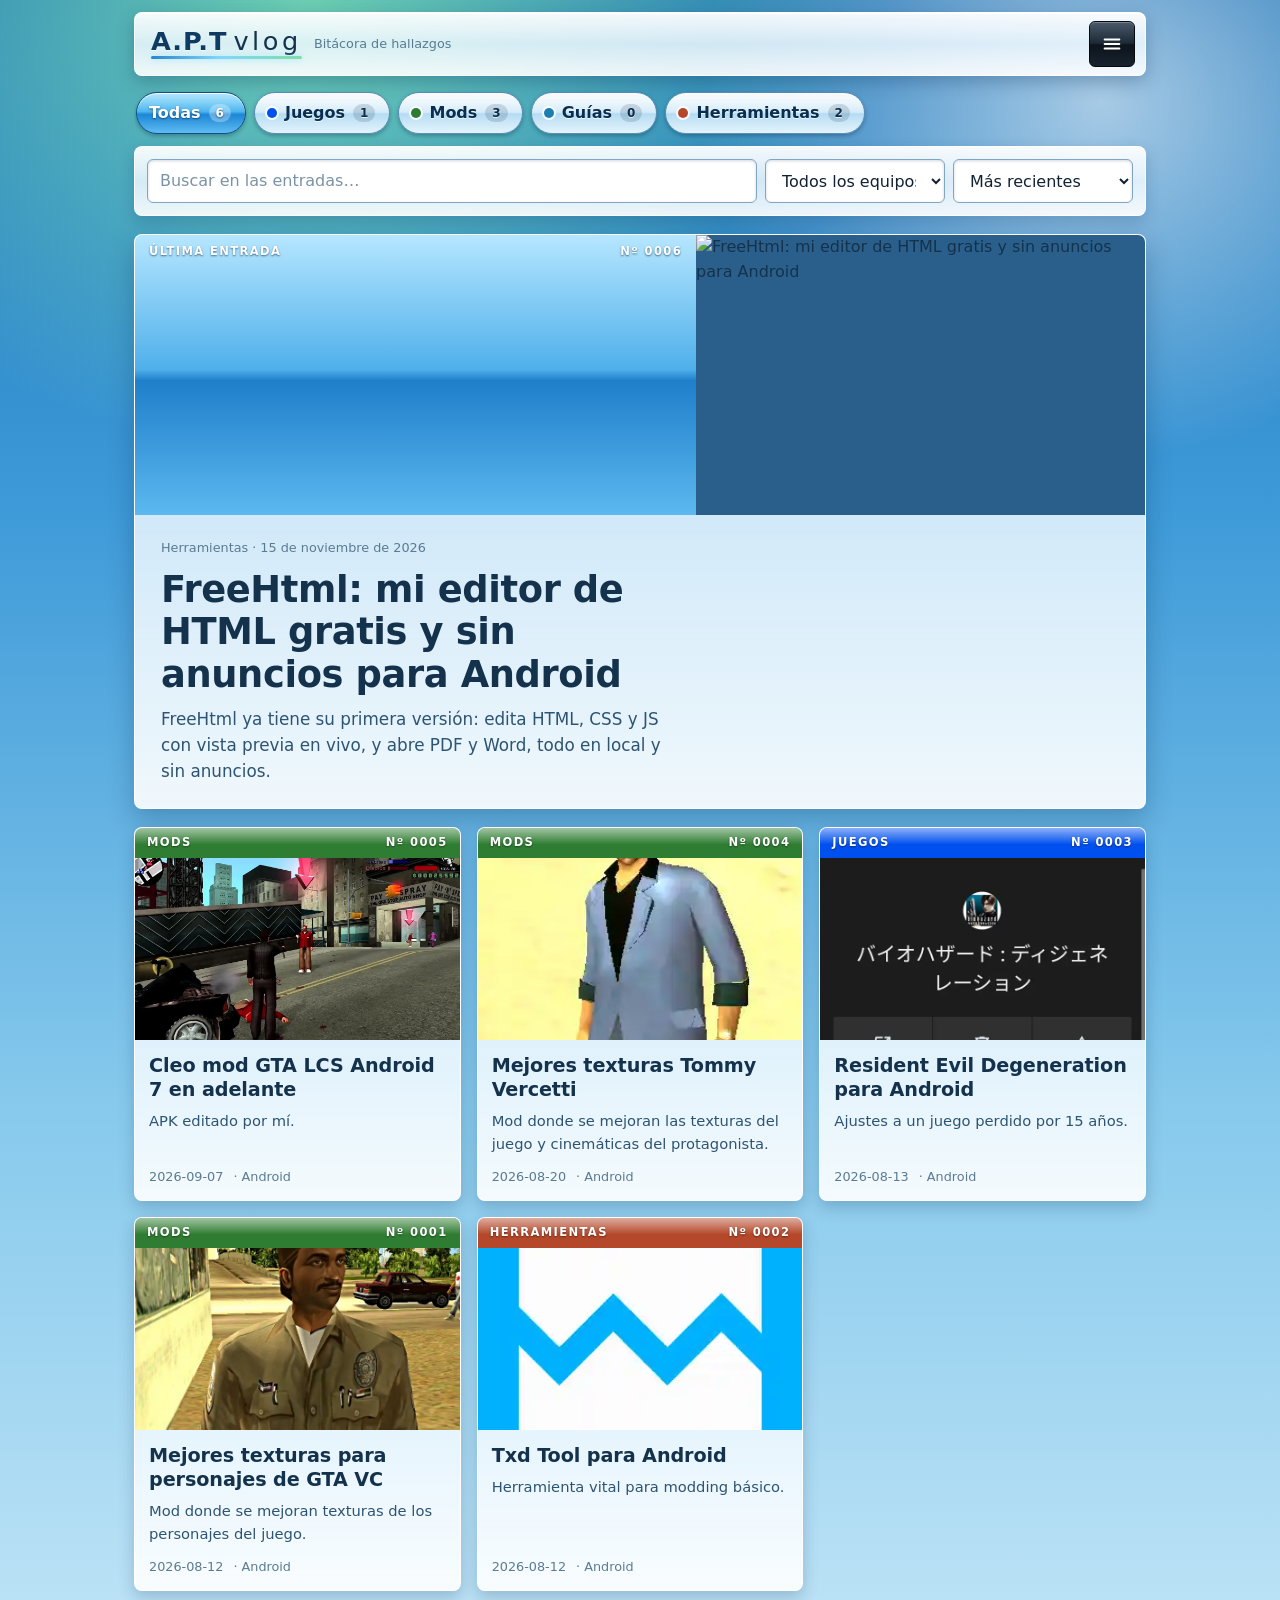
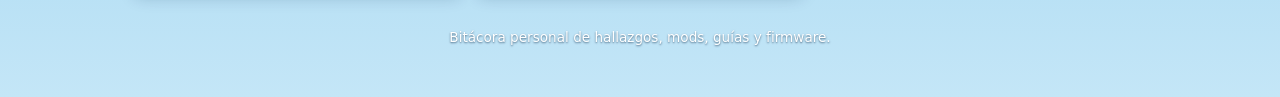
==== commit 8e220671: "Update index.html" ====
--- a/index.html
+++ b/index.html
@@ -120,7 +120,34 @@
         { src: "img/gtalcs.webp", pie: "" },
         { src: "img/gtalcs2.webp", pie: "" }
       ]
-    },
+    }, {
+  "id": "e36a62ef-3f6b-4285-993e-0665e69046ad",
+  "titulo": "FreeHtml: mi editor de HTML gratis y sin anuncios para Android",
+  "categoria": "herramientas",
+  "fecha": "2026-11-15",
+  "dispositivo": "",
+  "resumen": "FreeHtml ya tiene su primera versión: edita HTML, CSS y JS con vista previa en vivo, y abre PDF y Word, todo en local y sin anuncios.",
+  "cuerpo": [
+    "FreeHtml es una app que hice para Android: un editor y visor de archivos, gratis, de código abierto y sin anuncios. Todo funciona en local: sin cuentas, sin rastreo y sin internet.",
+    "Con ella puedes editar HTML, TXT, JSON, CSS y JS con resaltado de sintaxis, y ver el resultado al momento en la vista previa, con CSS y JS, imágenes y localStorage. También abre PDF y documentos de Word (.docx), con sus títulos, listas, tablas y formato.",
+    "También trae búsqueda dentro del código, zoom del editor de 50% a 300%, modo incógnito, historial de archivos recientes, modo oscuro o claro, y está en español, inglés, francés y portugués.",
+    "La primera versión, la 1.0.0, ya está publicada. Puedes descargar el APK desde el release en GitHub: https://github.com/bash-666/FreeHtml/releases/tag/v1.0.0 — necesitas Android 9.0 o superior. El código es libre, bajo licencia GPL-3.0: https://github.com/bash-666/FreeHtml"
+  ],
+  "imagenes": [
+    {
+      "src": "https://raw.githubusercontent.com/bash-666/FreeHtml/main/docs/screenshots/01-inicio.jpg",
+      "pie": "Pantalla de inicio de FreeHtml"
+    },
+    {
+      "src": "https://raw.githubusercontent.com/bash-666/FreeHtml/main/docs/screenshots/02-editor.jpg",
+      "pie": "Editor con resaltado de sintaxis"
+    },
+    {
+      "src": "https://raw.githubusercontent.com/bash-666/FreeHtml/main/docs/screenshots/03-pdf.jpg",
+      "pie": "Visor de PDF"
+    }
+  ]
+},
     {
       id: "sobre-mi",
       oculta: true,
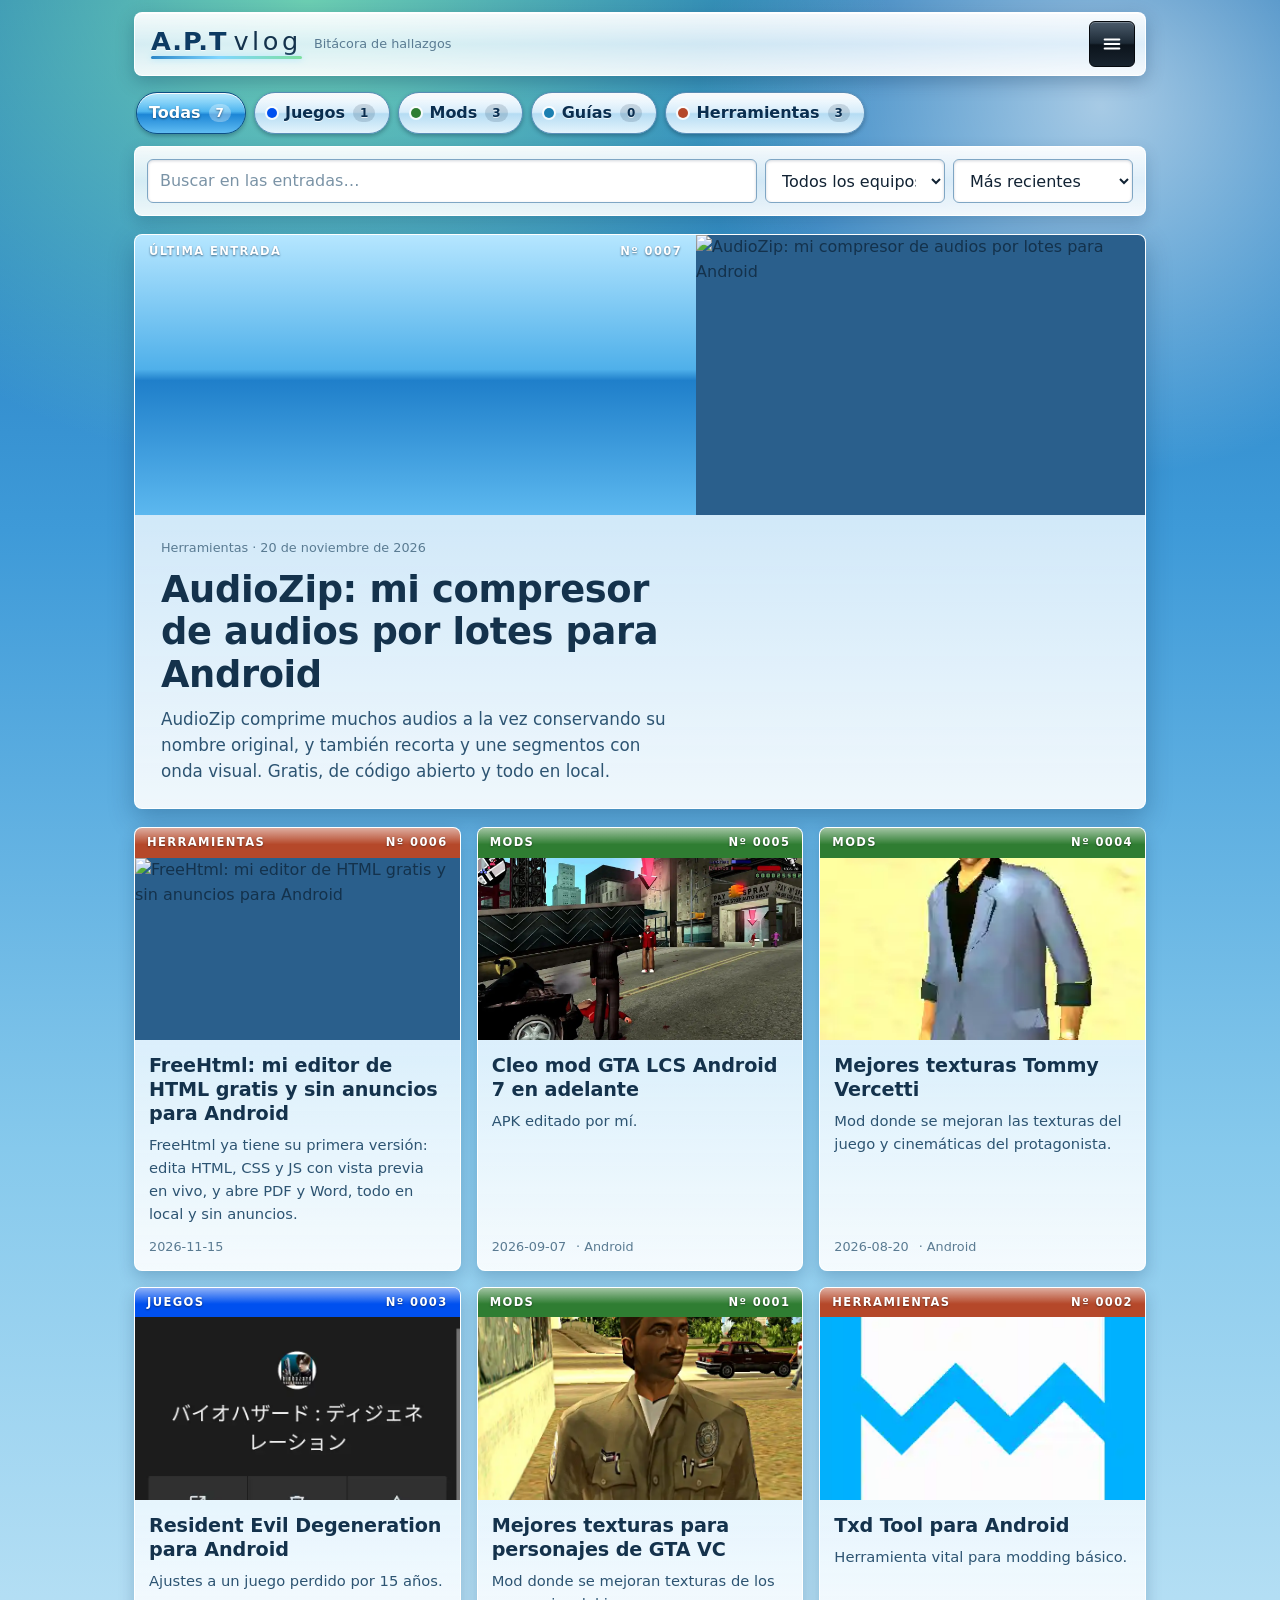
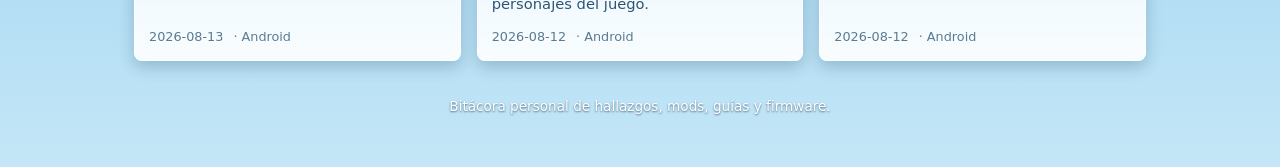
==== commit 3b28b0a4: "Update index.html" ====
--- a/index.html
+++ b/index.html
@@ -145,6 +145,33 @@
     {
       "src": "https://raw.githubusercontent.com/bash-666/FreeHtml/main/docs/screenshots/03-pdf.jpg",
       "pie": "Visor de PDF"
+    }
+  ]
+},{
+  "id": "c48d380f-93d2-447c-bd99-2b093b6a1cd7",
+  "titulo": "AudioZip: mi compresor de audios por lotes para Android",
+  "categoria": "herramientas",
+  "fecha": "2026-11-20",
+  "dispositivo": "",
+  "resumen": "AudioZip comprime muchos audios a la vez conservando su nombre original, y también recorta y une segmentos con onda visual. Gratis, de código abierto y todo en local.",
+  "cuerpo": [
+    "AudioZip es una app que hice para Android: un compresor de audios por lotes, gratis, de código abierto y sin anuncios. Todo se procesa en el teléfono, sin internet ni cuentas. La hice porque quería comprimir los audios de un videojuego en cantidad sin renombrar archivo por archivo.",
+    "Comprime en lote en mp3, ogg, opus, wav, flac y m4a, de entrada y de salida, y cada archivo conserva su nombre original: solo cambia la extensión, así nada se sobrescribe. Trae calidades predefinidas y un modo manual con control de bitrate que estima el tamaño antes de comprimir y te avisa si el resultado pesaría más que el original. También puedes escuchar el audio original y el comprimido antes de guardar.",
+    "Además tiene una pestaña de recorte y unión: ves la onda del audio, marcas el inicio y el fin con los controles, y agregas recortes a una lista. Puedes unir segmentos de archivos y formatos distintos en un solo audio, o agregar audios completos de un toque. La vista previa reproduce en bucle justo el fragmento seleccionado.",
+    "La salida va por defecto a la carpeta Música, o puedes elegir otra carpeta. Y se actualiza desde la propia app: revisa GitHub y te avisa cuando hay versión nueva. El código está en https://github.com/bash-666/AudioZip bajo licencia GPL-3.0; necesitas Android 9.0 o superior."
+  ],
+  "imagenes": [
+    {
+      "src": "https://raw.githubusercontent.com/bash-666/AudioZip/main/docs/screenshot/01-inicio.png",
+      "pie": "Pantalla principal de AudioZip"
+    },
+    {
+      "src": "https://raw.githubusercontent.com/bash-666/AudioZip/main/docs/screenshot/02-manual.png",
+      "pie": "Modo manual con estimación de tamaño"
+    },
+    {
+      "src": "https://raw.githubusercontent.com/bash-666/AudioZip/main/docs/screenshot/03-ayuda.png",
+      "pie": "Ayuda integrada en la app"
     }
   ]
 },
